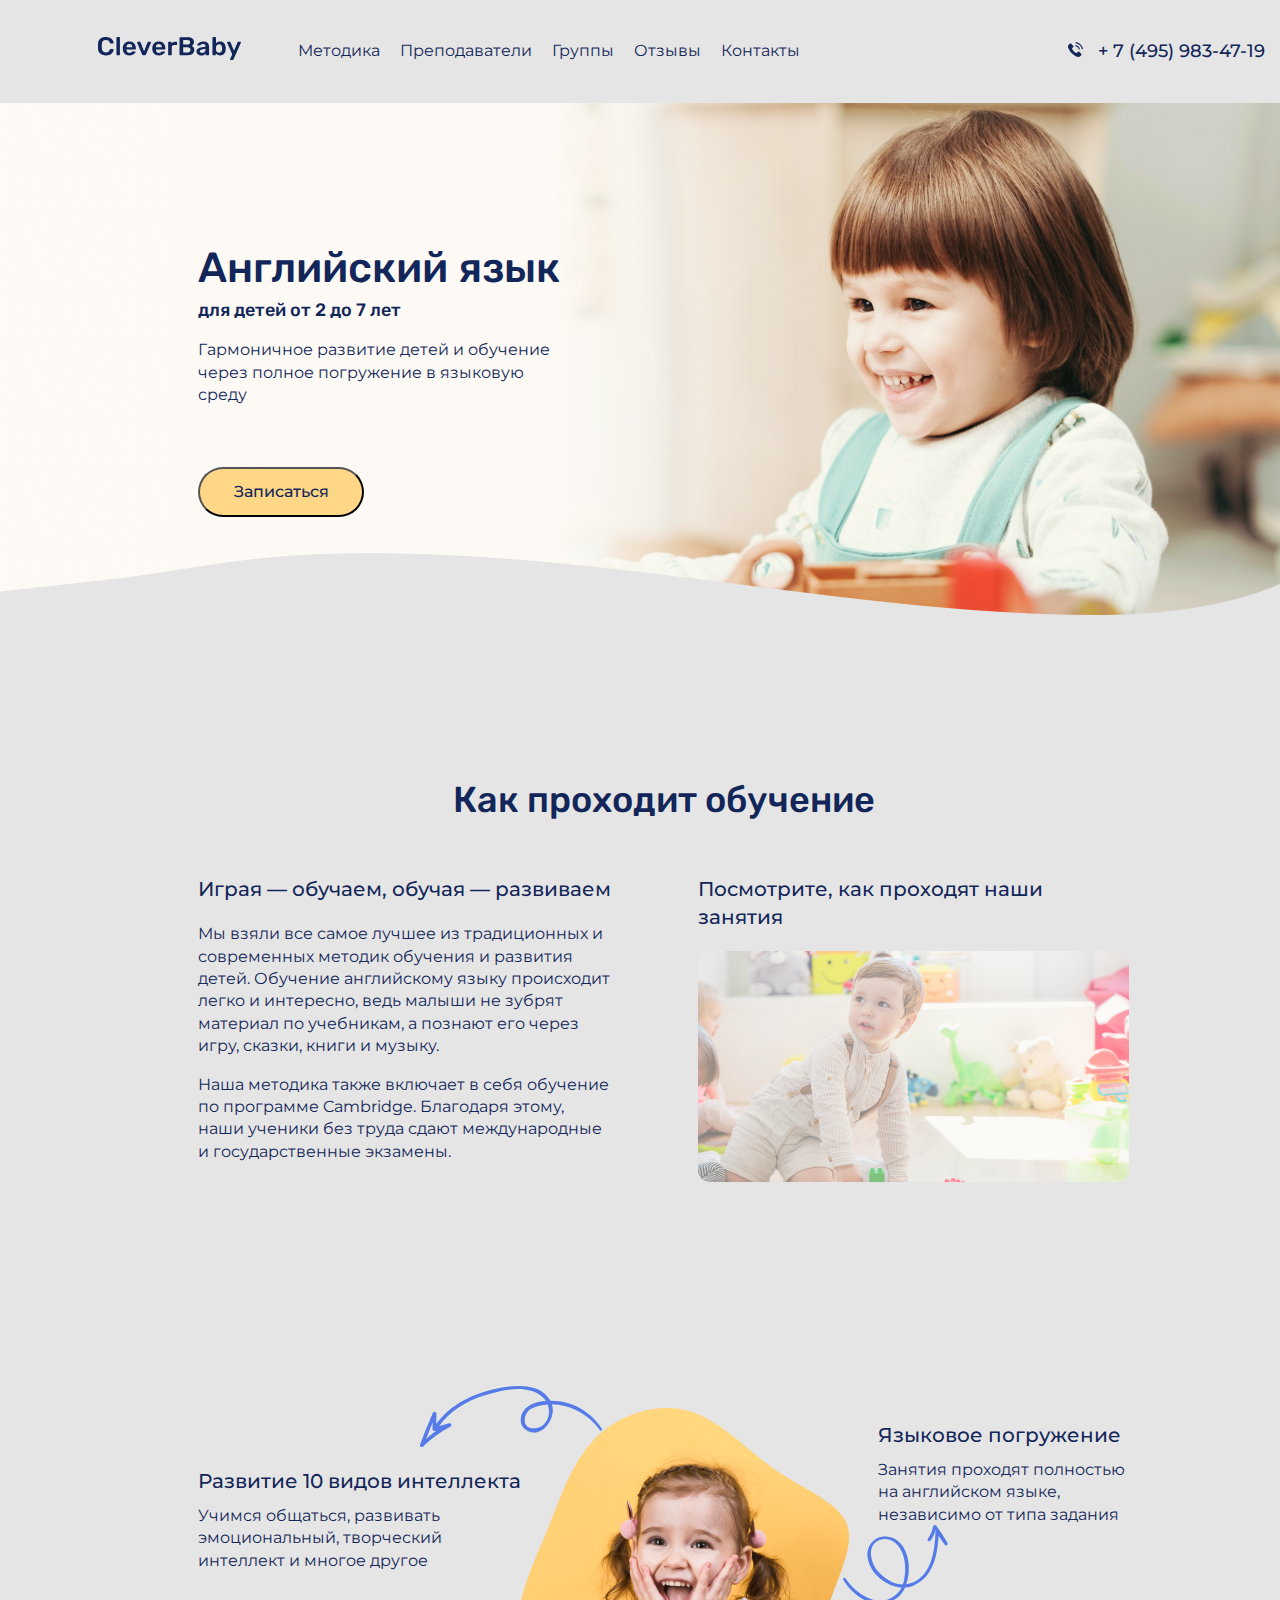
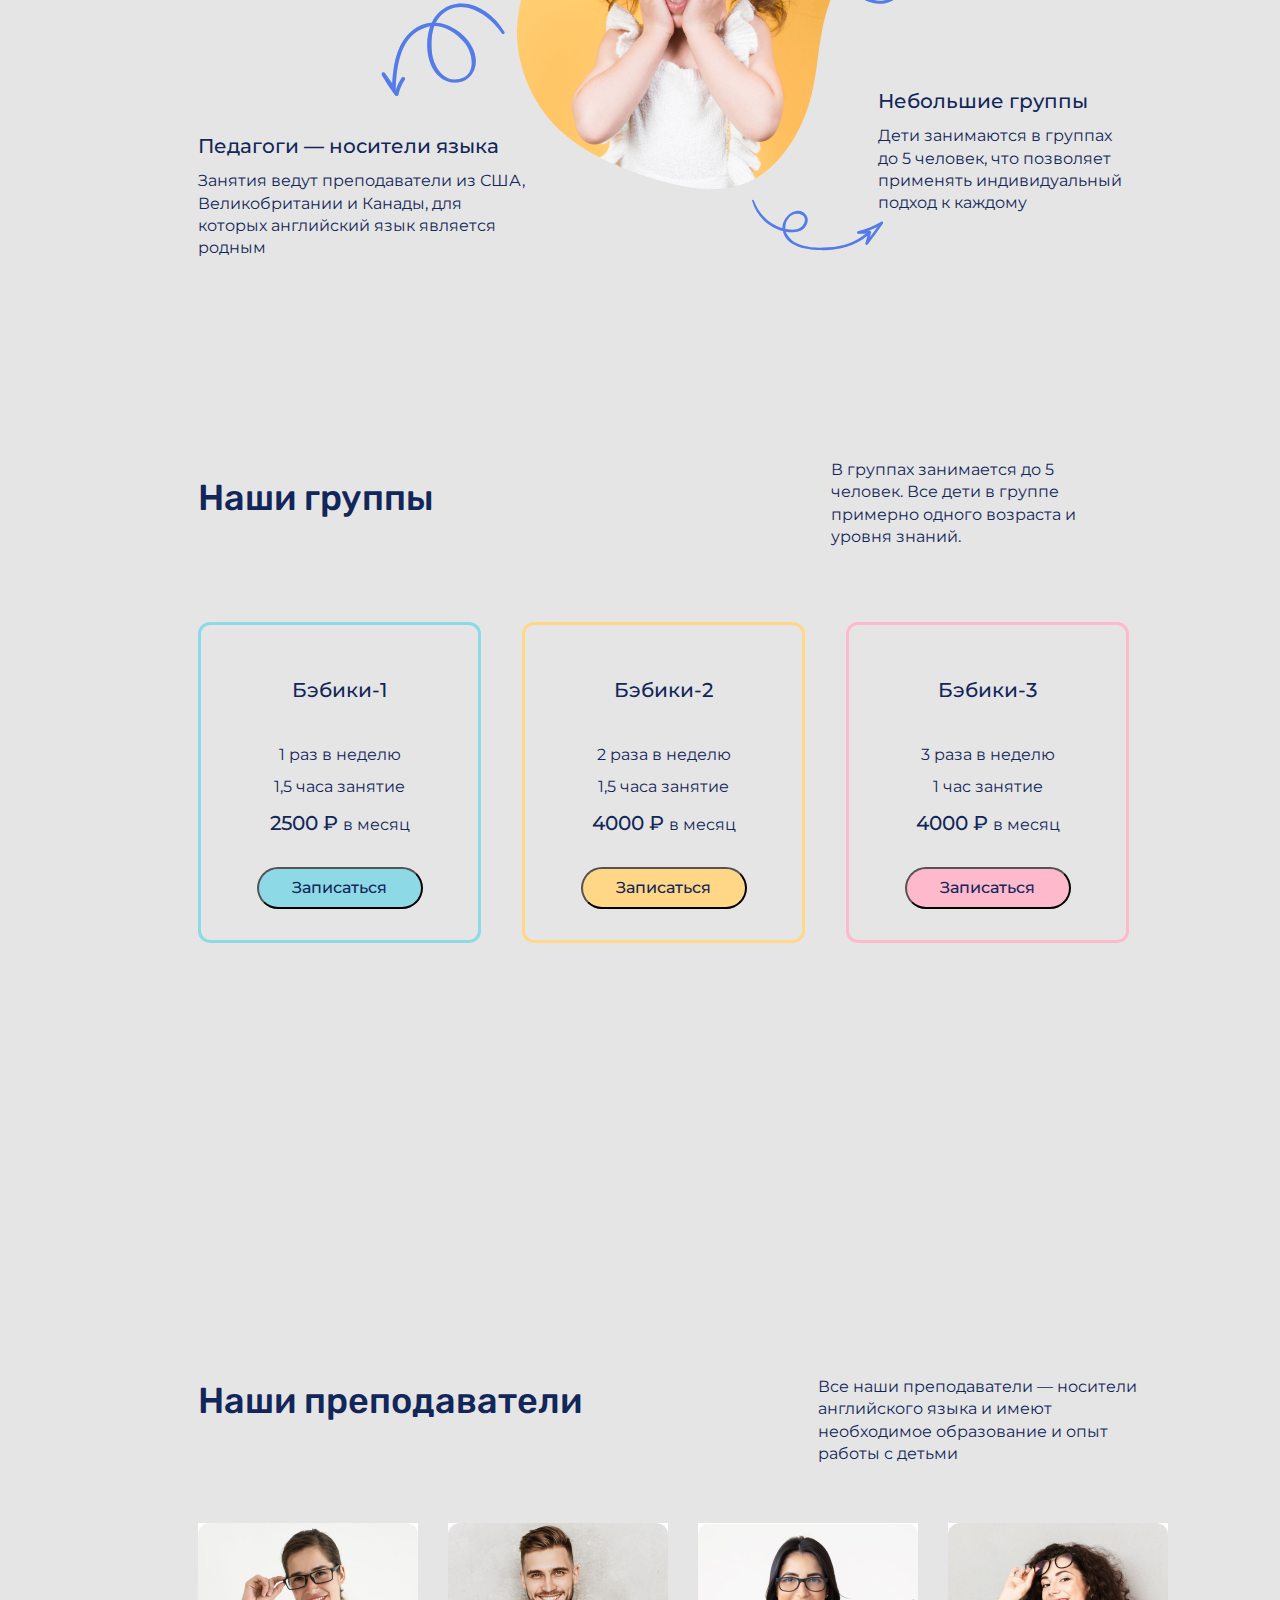
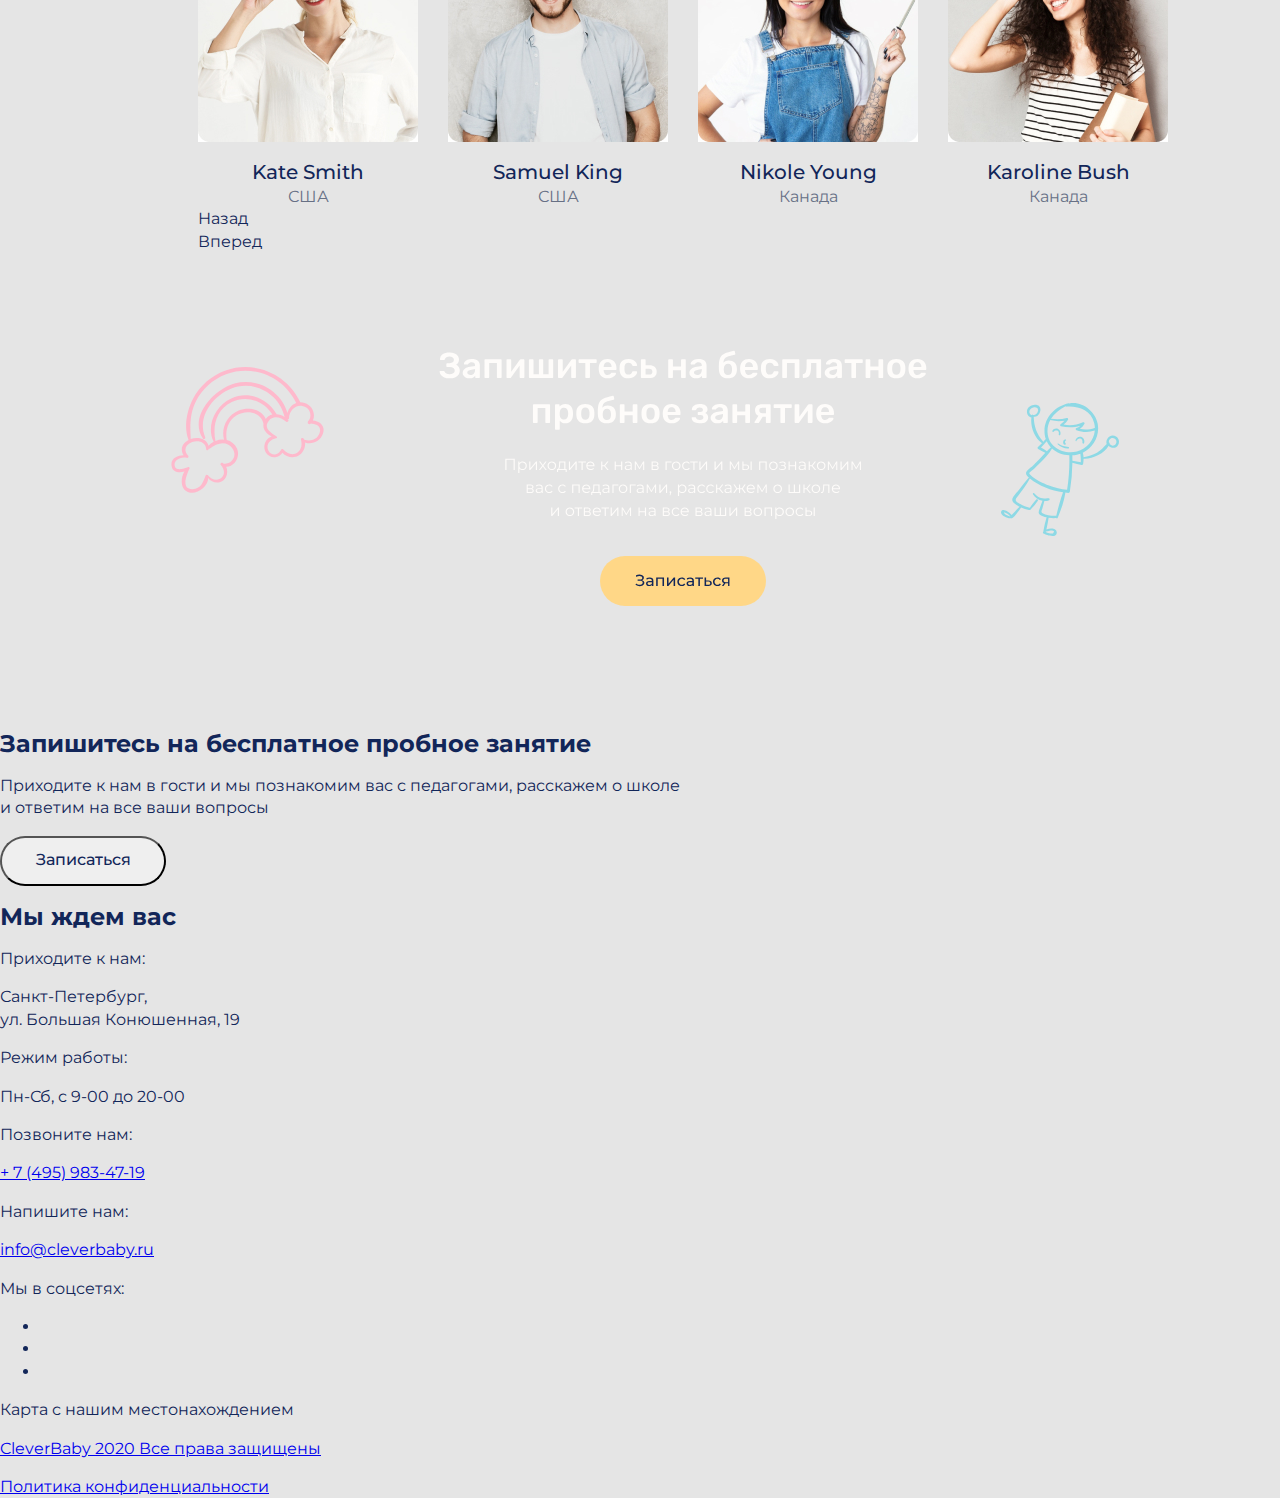
==== index-1.html @ b184d8bf "Layout header, 5 sections" ====
<!DOCTYPE html>
<html lang="ru">
  <head>
    <meta charset="utf-8">
 <meta name="viewport" content="width=device-width, initial-scale=1">
 <meta http-equiv="X-UA-Compatible" content="ie=edge"> 
 <title>Студия английского языка "CleverBaby"</title>
 <link rel="preconnect" href="https://fonts.googleapis.com">
<link rel="preconnect" href="https://fonts.gstatic.com" crossorigin>
<link href="https://fonts.googleapis.com/css2?family=Montserrat:wght@400;500;700&family=Rubik:wght@500&display=swap" rel="stylesheet">
<link rel="stylesheet" href="style-1.css">
<link rel="stylesheet" href="normalize.css">
   
  </head>
  <body>
    <div style="display: none;">
      <svg width="0" height="0" class="hidden">
        <symbol fill="none" xmlns="http://www.w3.org/2000/svg" viewBox="0 0 153 158" id="arrow-right-1">
          <path d="M52.974 92.6c8.383 9.438 20.513 17.613 33.323 17.757 3.336-9.304 3.505-20.426 2.632-29.46-1.466-15.18-12.747-34.582-31.084-30.467-20.656 4.635-15.034 30.73-4.871 42.17zm29.594-37.49c12.023 12.218 14.696 36.678 8.239 54.959a29.397 29.397 0 003.556-.705c30.332-8.209 34.514-43.965 35.525-70.014.013-.317.097-.591.213-.842l-.372-.513c-1.524 4.894-3.633 9.374-6.546 13.838-1.45 2.224-5.138.254-3.68-1.981 3.511-5.38 5.858-10.807 7.326-17.08.44-1.877 2.774-1.957 3.81-.576a207.33 207.33 0 0114.982 22.98c1.318 2.344-2.023 4.333-3.558 2.142-2.768-3.945-5.536-7.894-8.303-11.841-1.498 25.648-6.91 54.653-33.048 65.997-3.694 1.604-7.59 2.458-11.558 2.679-2.446 5.366-5.77 10.001-9.983 13.337-25.694 20.353-58.377.46-72.166-23.768-1.034-1.815 1.63-3.427 2.78-1.674 14.333 21.895 47.513 43.764 70.316 18.963 1.867-2.029 3.374-4.36 4.607-6.88-20.746-1.259-42.01-18.791-45.03-38.912-3.894-25.934 24.999-38.296 42.89-20.11z" fill="#8DD9E5"></path>
          <path d="M52.974 92.6c8.383 9.438 20.513 17.613 33.323 17.757 3.336-9.304 3.505-20.426 2.632-29.46-1.466-15.18-12.747-34.582-31.084-30.467-20.656 4.635-15.034 30.73-4.871 42.17zm29.594-37.49c12.023 12.218 14.696 36.678 8.239 54.959a29.397 29.397 0 003.556-.705c30.332-8.209 34.514-43.965 35.525-70.014.013-.317.097-.591.213-.842l-.372-.513c-1.524 4.894-3.633 9.374-6.546 13.838-1.45 2.224-5.138.254-3.68-1.981 3.511-5.38 5.858-10.807 7.326-17.08.44-1.877 2.774-1.957 3.81-.576a207.33 207.33 0 0114.982 22.98c1.318 2.344-2.023 4.333-3.558 2.142-2.768-3.945-5.536-7.894-8.303-11.841-1.498 25.648-6.91 54.653-33.048 65.997-3.694 1.604-7.59 2.458-11.558 2.679-2.446 5.366-5.77 10.001-9.983 13.337-25.694 20.353-58.377.46-72.166-23.768-1.034-1.815 1.63-3.427 2.78-1.674 14.333 21.895 47.513 43.764 70.316 18.963 1.867-2.029 3.374-4.36 4.607-6.88-20.746-1.259-42.01-18.791-45.03-38.912-3.894-25.934 24.999-38.296 42.89-20.11z" fill="#5879E8"></path>
        </symbol>
        <symbol fill="none" xmlns="http://www.w3.org/2000/svg" viewBox="0 0 153 87" id="arrow-right-2">
          <path d="M137.967 48.03a1.257 1.257 0 00-1.073-.527l-1.2.045a90.454 90.454 0 009.987-4.416 481.03 481.03 0 01-8.622 11.813l1.516-5.39c.202-.718-.125-1.249-.608-1.526zM61.132 29.414c9.505 2.493 5.272 13.4-1.583 15.924-4.411 1.623-9.723 1.137-14.205.218-.771-8.929 5.92-18.73 15.788-16.142zm88.479 8.31c-7.956 4.767-16.342 8.177-25.286 10.298-1.545.367-1.221 2.871.356 2.813 2.803-.109 5.603-.215 8.404-.322-11.252 9.674-25.5 14.139-40.021 15.091-14.952.983-38.083.764-46.148-14.536a13.604 13.604 0 01-1.01-2.515c6.412 1.194 13.898 1.25 19.109-3.114 4.26-3.568 6.406-10.235 2.843-14.99-9.191-12.278-26.441 1.962-25.64 14.348-14.59-4.142-26.105-15.84-31.342-30.35-.362-1.005-1.9-.61-1.606.462 4.445 16.18 17.504 28.852 33.392 32.912 3.653 16.99 25.293 20.204 39.6 20.775 18.632.748 37.93-3.34 52.525-15.83l-2.361 8.397c-.361 1.281 1.414 2.527 2.313 1.37a492.99 492.99 0 0016.756-22.86c.837-1.214-.736-2.637-1.884-1.949z" fill="#8DD9E5"></path>
          <path d="M137.967 48.03a1.257 1.257 0 00-1.073-.527l-1.2.045a90.454 90.454 0 009.987-4.416 481.03 481.03 0 01-8.622 11.813l1.516-5.39c.202-.718-.125-1.249-.608-1.526zM61.132 29.414c9.505 2.493 5.272 13.4-1.583 15.924-4.411 1.623-9.723 1.137-14.205.218-.771-8.929 5.92-18.73 15.788-16.142zm88.479 8.31c-7.956 4.767-16.342 8.177-25.286 10.298-1.545.367-1.221 2.871.356 2.813 2.803-.109 5.603-.215 8.404-.322-11.252 9.674-25.5 14.139-40.021 15.091-14.952.983-38.083.764-46.148-14.536a13.604 13.604 0 01-1.01-2.515c6.412 1.194 13.898 1.25 19.109-3.114 4.26-3.568 6.406-10.235 2.843-14.99-9.191-12.278-26.441 1.962-25.64 14.348-14.59-4.142-26.105-15.84-31.342-30.35-.362-1.005-1.9-.61-1.606.462 4.445 16.18 17.504 28.852 33.392 32.912 3.653 16.99 25.293 20.204 39.6 20.775 18.632.748 37.93-3.34 52.525-15.83l-2.361 8.397c-.361 1.281 1.414 2.527 2.313 1.37a492.99 492.99 0 0016.756-22.86c.837-1.214-.736-2.637-1.884-1.949z" fill="#5879E8"></path>
        </symbol>
        <symbol fill="none" xmlns="http://www.w3.org/2000/svg" viewBox="0 0 182 61" id="decorate-arrow-left-1">
          <path d="M13.884 44.708c.403.308.931.447 1.482.282.484-.144.967-.287 1.45-.432A113.755 113.755 0 006.07 52.915a574.627 574.627 0 016.661-16.642c-.03 2.276-.058 4.553-.087 6.83-.012.91.56 1.432 1.241 1.605zm99.891-2.325c-12.419.063-10.819-14.126-3.276-19.265 4.854-3.306 11.498-4.411 17.27-4.743 3.862 10.279-1.101 23.94-13.994 24.008zM3.04 60.526c8.152-8.13 17.276-14.796 27.5-20.118 1.767-.922.552-3.77-1.354-3.203-3.386 1.013-6.77 2.022-10.154 3.032 10.571-14.953 26.506-24.713 43.922-30.42 17.932-5.88 46.242-12.926 61.093 2.558a16.71 16.71 0 012.056 2.645c-8.219.617-17.377 2.915-22.31 9.703-4.034 5.55-4.473 14.084 1.432 18.564 15.237 11.565 31.639-10.662 26.609-25.005 19.167.273 37.052 10.423 48.191 25.869.771 1.069 2.519.12 1.809-1.053-10.719-17.663-30.807-28.472-51.531-28.24C120.285-4.009 92.815-.963 75.162 2.881c-22.99 5.002-45.213 15.913-58.946 35.24.046-3.547.09-7.094.137-10.641.021-1.624-2.554-2.53-3.273-.884A589.33 589.33 0 00.103 58.826c-.625 1.695 1.76 2.875 2.937 1.701z" fill="#8DD9E5"></path>
          <path d="M13.884 44.708c.403.308.931.447 1.482.282.484-.144.967-.287 1.45-.432A113.755 113.755 0 006.07 52.915a574.627 574.627 0 016.661-16.642c-.03 2.276-.058 4.553-.087 6.83-.012.91.56 1.432 1.241 1.605zm99.891-2.325c-12.419.063-10.819-14.126-3.276-19.265 4.854-3.306 11.498-4.411 17.27-4.743 3.862 10.279-1.101 23.94-13.994 24.008zM3.04 60.526c8.152-8.13 17.276-14.796 27.5-20.118 1.767-.922.552-3.77-1.354-3.203-3.386 1.013-6.77 2.022-10.154 3.032 10.571-14.953 26.506-24.713 43.922-30.42 17.932-5.88 46.242-12.926 61.093 2.558a16.71 16.71 0 012.056 2.645c-8.219.617-17.377 2.915-22.31 9.703-4.034 5.55-4.473 14.084 1.432 18.564 15.237 11.565 31.639-10.662 26.609-25.005 19.167.273 37.052 10.423 48.191 25.869.771 1.069 2.519.12 1.809-1.053-10.719-17.663-30.807-28.472-51.531-28.24C120.285-4.009 92.815-.963 75.162 2.881c-22.99 5.002-45.213 15.913-58.946 35.24.046-3.547.09-7.094.137-10.641.021-1.624-2.554-2.53-3.273-.884A589.33 589.33 0 00.103 58.826c-.625 1.695 1.76 2.875 2.937 1.701z" fill="#5879E8"></path>
        </symbol>
        <symbol fill="none" xmlns="http://www.w3.org/2000/svg" viewBox="0 0 130 118" id="decorate-arrow-left-2">
          <path d="M85.535 43.673c-9.895-7.837-23.26-13.782-35.901-11.698-1.67 9.742.096 20.724 2.526 29.47C56.24 76.14 70.72 93.286 88.063 86.05c19.537-8.153 9.468-32.875-2.528-42.376zM62.903 85.736C48.941 75.79 42.06 52.168 45.243 33.043c-1.136.37-2.266.79-3.38 1.312-28.445 13.353-26.352 49.292-22.823 75.12.043.315.008.6-.063.867l.455.44c.651-5.084 1.95-9.862 4.043-14.764 1.042-2.442 5.016-1.143 3.968 1.312-2.523 5.907-3.892 11.66-4.248 18.092-.107 1.925-2.391 2.41-3.651 1.23A207.327 207.327 0 01.798 96.624c-1.705-2.08 1.239-4.619 3.131-2.729l10.234 10.22c-2.98-25.518-2.689-55.023 21.081-70.735 3.36-2.221 7.049-3.74 10.917-4.647 1.477-5.708 3.946-10.85 7.514-14.867 21.769-24.508 57.411-10.594 75.198 10.87 1.334 1.608-1.009 3.658-2.446 2.132-17.92-19.073-54.393-34.846-72.542-6.46-1.486 2.322-2.565 4.879-3.342 7.575 20.65-2.363 44.637 11.208 51.105 30.498 8.34 24.864-17.966 42.057-38.745 27.255z" fill="#8DD9E5"></path>
          <path d="M85.535 43.673c-9.895-7.837-23.26-13.782-35.901-11.698-1.67 9.742.096 20.724 2.526 29.47C56.24 76.14 70.72 93.286 88.063 86.05c19.537-8.153 9.468-32.875-2.528-42.376zM62.903 85.736C48.941 75.79 42.06 52.168 45.243 33.043c-1.136.37-2.266.79-3.38 1.312-28.445 13.353-26.352 49.292-22.823 75.12.043.315.008.6-.063.867l.455.44c.651-5.084 1.95-9.862 4.043-14.764 1.042-2.442 5.016-1.143 3.968 1.312-2.523 5.907-3.892 11.66-4.248 18.092-.107 1.925-2.391 2.41-3.651 1.23A207.327 207.327 0 01.798 96.624c-1.705-2.08 1.239-4.619 3.131-2.729l10.234 10.22c-2.98-25.518-2.689-55.023 21.081-70.735 3.36-2.221 7.049-3.74 10.917-4.647 1.477-5.708 3.946-10.85 7.514-14.867 21.769-24.508 57.411-10.594 75.198 10.87 1.334 1.608-1.009 3.658-2.446 2.132-17.92-19.073-54.393-34.846-72.542-6.46-1.486 2.322-2.565 4.879-3.342 7.575 20.65-2.363 44.637 11.208 51.105 30.498 8.34 24.864-17.966 42.057-38.745 27.255z" fill="#5879E8"></path>
        </symbol>
      </svg>
      <svg width="0" height="0" class="hidden">
        <symbol fill="none" xmlns="http://www.w3.org/2000/svg" xmlns:xlink="http://www.w3.org/1999/xlink" viewBox="0 0 1366 453" id="banner">
          <path fill="url(#pattern0)" d="M0 0h1366v453H0z"></path>
          <path d="M449.6 125.36c-2.112 0-3.9-.3-5.364-.9-1.44-.624-2.544-1.44-3.312-2.448-.744-1.032-1.176-2.148-1.296-3.348v-.072a.58.58 0 01.216-.468.815.815 0 01.54-.18h3.24c.504 0 .852.24 1.044.72.288.792.84 1.428 1.656 1.908.816.456 1.872.684 3.168.684 1.512 0 2.748-.324 3.708-.972.984-.648 1.476-1.524 1.476-2.628 0-1.152-.432-2.04-1.296-2.664-.84-.648-2.028-.972-3.564-.972h-2.592a.833.833 0 01-.612-.252.877.877 0 01-.252-.648v-2.088c0-.264.084-.48.252-.648a.833.833 0 01.612-.252h2.484c1.296 0 2.316-.276 3.06-.828.768-.552 1.152-1.38 1.152-2.484 0-.984-.408-1.764-1.224-2.34-.792-.6-1.824-.9-3.096-.9-1.296 0-2.352.228-3.168.684-.792.432-1.284 1.08-1.476 1.944-.096.24-.216.42-.36.54-.12.096-.312.144-.576.144h-3.348a.86.86 0 01-.576-.216.627.627 0 01-.18-.54c.168-1.944 1.056-3.54 2.664-4.788 1.632-1.272 3.996-1.908 7.092-1.908 1.92 0 3.576.324 4.968.972 1.416.624 2.496 1.476 3.24 2.556.744 1.056 1.116 2.208 1.116 3.456 0 1.104-.228 2.124-.684 3.06-.432.936-1.152 1.692-2.16 2.268 1.248.624 2.172 1.476 2.772 2.556.6 1.056.9 2.22.9 3.492 0 1.488-.42 2.808-1.26 3.96-.84 1.128-2.028 2.016-3.564 2.664-1.536.624-3.336.936-5.4.936zm19.745 0c-1.224 0-2.352-.24-3.384-.72-1.008-.504-1.812-1.176-2.412-2.016a4.797 4.797 0 01-.864-2.772c0-1.632.66-2.952 1.98-3.96 1.32-1.008 3.132-1.692 5.436-2.052l4.932-.72v-.756c0-1.056-.264-1.848-.792-2.376-.528-.528-1.38-.792-2.556-.792-.792 0-1.44.156-1.944.468-.48.288-.864.576-1.152.864-.288.312-.48.516-.576.612-.096.288-.276.432-.54.432h-2.772a.86.86 0 01-.576-.216c-.144-.144-.216-.336-.216-.576.024-.6.312-1.284.864-2.052.576-.768 1.452-1.428 2.628-1.98 1.176-.552 2.616-.828 4.32-.828 2.832 0 4.896.636 6.192 1.908 1.296 1.272 1.944 2.94 1.944 5.004v11.304c0 .24-.084.444-.252.612-.144.168-.348.252-.612.252h-2.916a.833.833 0 01-.612-.252.833.833 0 01-.252-.612v-1.404c-.528.768-1.284 1.404-2.268 1.908-.96.48-2.16.72-3.6.72zm1.224-3.42c1.32 0 2.4-.432 3.24-1.296.84-.864 1.26-2.124 1.26-3.78v-.756l-3.6.576c-1.392.216-2.448.564-3.168 1.044-.696.48-1.044 1.068-1.044 1.764 0 .768.324 1.368.972 1.8.648.432 1.428.648 2.34.648zM485.34 125a.833.833 0 01-.612-.252.833.833 0 01-.252-.612v-16.992c0-.24.084-.444.252-.612a.833.833 0 01.612-.252h15.408c.264 0 .468.084.612.252.168.144.252.348.252.612v16.992c0 .24-.084.444-.252.612-.144.168-.348.252-.612.252h-2.988a.833.833 0 01-.612-.252.833.833 0 01-.252-.612v-14.04h-7.704v14.04c0 .24-.084.444-.252.612-.144.168-.348.252-.612.252h-2.988zm38.207-18.72c.216 0 .408.084.576.252a.682.682 0 01.252.54v17.064c0 .24-.084.444-.252.612a.833.833 0 01-.612.252h-2.988a.833.833 0 01-.612-.252.833.833 0 01-.252-.612V112.58l-8.64 11.844c-.216.384-.54.576-.972.576h-2.736a.86.86 0 01-.576-.216.833.833 0 01-.252-.612v-17.028c0-.24.084-.444.252-.612a.833.833 0 01.612-.252h2.988c.264 0 .468.084.612.252.168.144.252.348.252.612v11.592l8.64-11.88c.264-.384.588-.576.972-.576h2.736zm6.23 18.72a.833.833 0 01-.612-.252.833.833 0 01-.252-.612v-16.992c0-.24.084-.444.252-.612a.833.833 0 01.612-.252h2.844c.264 0 .468.084.612.252.168.144.252.348.252.612v14.04h5.4v-14.04c0-.264.084-.468.252-.612a.833.833 0 01.612-.252h2.592c.264 0 .468.084.612.252.168.144.252.348.252.612v14.04h5.4v-14.04c0-.264.084-.468.252-.612a.833.833 0 01.612-.252h2.844c.24 0 .444.084.612.252a.833.833 0 01.252.612v16.992c0 .24-.084.444-.252.612a.833.833 0 01-.612.252h-22.536zm45.309-18.72c.216 0 .408.084.576.252a.682.682 0 01.252.54v17.064c0 .24-.084.444-.252.612a.833.833 0 01-.612.252h-2.988a.833.833 0 01-.612-.252.833.833 0 01-.252-.612V112.58l-8.64 11.844c-.216.384-.54.576-.972.576h-2.736a.86.86 0 01-.576-.216.833.833 0 01-.252-.612v-17.028c0-.24.084-.444.252-.612a.833.833 0 01.612-.252h2.988c.264 0 .468.084.612.252.168.144.252.348.252.612v11.592l8.64-11.88c.264-.384.588-.576.972-.576h2.736zm11.09 18.72a.833.833 0 01-.612-.252.833.833 0 01-.252-.612v-14.04h-5.868a.833.833 0 01-.612-.252.877.877 0 01-.252-.648v-2.052c0-.264.084-.468.252-.612a.833.833 0 01.612-.252h16.344c.264 0 .48.084.648.252a.833.833 0 01.252.612v2.052c0 .24-.084.456-.252.648a.877.877 0 01-.648.252h-5.832v14.04c0 .24-.084.444-.252.612-.144.168-.348.252-.612.252h-2.916zm21.43.36c-2.664 0-4.788-.768-6.372-2.304-1.56-1.56-2.388-3.744-2.484-6.552l-.036-.9.036-.9c.12-2.736.96-4.884 2.52-6.444 1.584-1.56 3.696-2.34 6.336-2.34 2.832 0 5.016.864 6.552 2.592 1.56 1.728 2.34 4.032 2.34 6.912v.756c0 .24-.084.444-.252.612a.877.877 0 01-.648.252h-11.952v.288c.048 1.32.408 2.436 1.08 3.348.696.888 1.644 1.332 2.844 1.332 1.416 0 2.556-.552 3.42-1.656.216-.264.384-.432.504-.504.144-.072.348-.108.612-.108h3.096c.216 0 .396.072.54.216.168.12.252.276.252.468 0 .576-.348 1.26-1.044 2.052-.672.768-1.644 1.44-2.916 2.016-1.272.576-2.748.864-4.428.864zm3.996-11.34v-.108c0-1.416-.36-2.556-1.08-3.42-.696-.864-1.668-1.296-2.916-1.296s-2.22.432-2.916 1.296c-.696.864-1.044 2.004-1.044 3.42v.108h7.956zm16.817 11.34c-2.64 0-4.752-.732-6.336-2.196-1.56-1.464-2.388-3.492-2.484-6.084l-.036-1.44.036-1.44c.096-2.592.924-4.62 2.484-6.084 1.584-1.464 3.696-2.196 6.336-2.196 1.872 0 3.456.336 4.752 1.008 1.32.672 2.292 1.5 2.916 2.484.648.96.996 1.872 1.044 2.736a.685.685 0 01-.252.612.833.833 0 01-.612.252h-3.168c-.24 0-.432-.048-.576-.144-.12-.12-.24-.312-.36-.576-.36-.936-.84-1.608-1.44-2.016-.576-.408-1.32-.612-2.232-.612-1.224 0-2.184.396-2.88 1.188-.696.768-1.068 1.944-1.116 3.528l-.036 1.332.036 1.188c.096 3.144 1.428 4.716 3.996 4.716.936 0 1.692-.204 2.268-.612.576-.408 1.044-1.08 1.404-2.016.12-.264.24-.444.36-.54.144-.12.336-.18.576-.18h3.168c.24 0 .444.084.612.252a.685.685 0 01.252.612c-.048.84-.384 1.74-1.008 2.7-.624.96-1.584 1.788-2.88 2.484-1.296.696-2.904 1.044-4.824 1.044zm13.331-.36a.833.833 0 01-.612-.252.833.833 0 01-.252-.612v-16.992c0-.24.084-.444.252-.612a.833.833 0 01.612-.252h3.024c.24 0 .444.084.612.252a.833.833 0 01.252.612v5.076h3.708c2.4 0 4.224.576 5.472 1.728 1.248 1.128 1.872 2.712 1.872 4.752 0 2.088-.648 3.66-1.944 4.716-1.296 1.056-3.192 1.584-5.688 1.584h-7.308zm7.2-3.42c1.2 0 2.076-.216 2.628-.648.552-.456.828-1.2.828-2.232 0-1.032-.276-1.8-.828-2.304-.552-.504-1.428-.756-2.628-.756h-3.384v5.94h3.384zm20.116 3.42a.833.833 0 01-.612-.252.833.833 0 01-.252-.612v-16.992c0-.24.084-.444.252-.612a.833.833 0 01.612-.252h2.988c.264 0 .468.084.612.252.168.144.252.348.252.612v6.444h8.136v-6.444c0-.264.084-.468.252-.612a.833.833 0 01.612-.252h2.988c.264 0 .468.084.612.252.168.144.252.348.252.612v16.992c0 .24-.084.444-.252.612-.144.168-.348.252-.612.252h-2.988a.833.833 0 01-.612-.252.833.833 0 01-.252-.612v-6.768h-8.136v6.768c0 .24-.084.444-.252.612-.144.168-.348.252-.612.252h-2.988zm27.002.36c-1.224 0-2.352-.24-3.384-.72-1.008-.504-1.812-1.176-2.412-2.016a4.797 4.797 0 01-.864-2.772c0-1.632.66-2.952 1.98-3.96 1.32-1.008 3.132-1.692 5.436-2.052l4.932-.72v-.756c0-1.056-.264-1.848-.792-2.376-.528-.528-1.38-.792-2.556-.792-.792 0-1.44.156-1.944.468-.48.288-.864.576-1.152.864-.288.312-.48.516-.576.612-.096.288-.276.432-.54.432h-2.772a.86.86 0 01-.576-.216c-.144-.144-.216-.336-.216-.576.024-.6.312-1.284.864-2.052.576-.768 1.452-1.428 2.628-1.98 1.176-.552 2.616-.828 4.32-.828 2.832 0 4.896.636 6.192 1.908 1.296 1.272 1.944 2.94 1.944 5.004v11.304c0 .24-.084.444-.252.612-.144.168-.348.252-.612.252H702.8a.833.833 0 01-.612-.252.833.833 0 01-.252-.612v-1.404c-.528.768-1.284 1.404-2.268 1.908-.96.48-2.16.72-3.6.72zm1.224-3.42c1.32 0 2.4-.432 3.24-1.296.84-.864 1.26-2.124 1.26-3.78v-.756l-3.6.576c-1.392.216-2.448.564-3.168 1.044-.696.48-1.044 1.068-1.044 1.764 0 .768.324 1.368.972 1.8.648.432 1.428.648 2.34.648zm39.593-6.732c.024.264.036.672.036 1.224 0 .528-.012.912-.036 1.152-.12 2.4-.948 4.296-2.484 5.688-1.512 1.392-3.684 2.088-6.516 2.088-2.976 0-5.196-.768-6.66-2.304-1.44-1.56-2.22-3.852-2.34-6.876l-.036-2.16.036-2.16c.072-3.408.6-5.964 1.584-7.668.984-1.728 2.412-2.976 4.284-3.744 1.872-.792 4.896-1.692 9.072-2.7l.18-.036c.192 0 .372.072.54.216.168.12.264.288.288.504l.468 2.376.036.216c0 .192-.06.36-.18.504a.982.982 0 01-.468.252l-1.152.252c-2.856.648-4.908 1.2-6.156 1.656-1.224.432-2.16 1.104-2.808 2.016-.648.912-1.02 2.28-1.116 4.104.576-.72 1.332-1.296 2.268-1.728a7.287 7.287 0 013.024-.648c2.52 0 4.476.696 5.868 2.088 1.392 1.392 2.148 3.288 2.268 5.688zm-4.896 2.196c.024-.168.036-.48.036-.936 0-.504-.012-.864-.036-1.08-.048-1.488-.408-2.628-1.08-3.42-.672-.816-1.584-1.224-2.736-1.224-1.32 0-2.364.408-3.132 1.224-.768.792-1.176 1.932-1.224 3.42l-.036 1.08.036.936c.048 1.512.42 2.664 1.116 3.456.696.792 1.68 1.188 2.952 1.188s2.256-.384 2.952-1.152c.72-.792 1.104-1.956 1.152-3.492zm16.98 7.956c-2.664 0-4.788-.768-6.372-2.304-1.56-1.56-2.388-3.744-2.484-6.552l-.036-.9.036-.9c.12-2.736.96-4.884 2.52-6.444 1.584-1.56 3.696-2.34 6.336-2.34 2.832 0 5.016.864 6.552 2.592 1.56 1.728 2.34 4.032 2.34 6.912v.756c0 .24-.084.444-.252.612a.877.877 0 01-.648.252h-11.952v.288c.048 1.32.408 2.436 1.08 3.348.696.888 1.644 1.332 2.844 1.332 1.416 0 2.556-.552 3.42-1.656.216-.264.384-.432.504-.504.144-.072.348-.108.612-.108h3.096c.216 0 .396.072.54.216.168.12.252.276.252.468 0 .576-.348 1.26-1.044 2.052-.672.768-1.644 1.44-2.916 2.016-1.272.576-2.748.864-4.428.864zm3.996-11.34v-.108c0-1.416-.36-2.556-1.08-3.42-.696-.864-1.668-1.296-2.916-1.296s-2.22.432-2.916 1.296c-.696.864-1.044 2.004-1.044 3.42v.108h7.956zm16.818 11.34c-2.64 0-4.752-.732-6.336-2.196-1.56-1.464-2.388-3.492-2.484-6.084l-.036-1.44.036-1.44c.096-2.592.924-4.62 2.484-6.084 1.584-1.464 3.696-2.196 6.336-2.196 1.872 0 3.456.336 4.752 1.008 1.32.672 2.292 1.5 2.916 2.484.648.96.996 1.872 1.044 2.736a.685.685 0 01-.252.612.833.833 0 01-.612.252h-3.168c-.24 0-.432-.048-.576-.144-.12-.12-.24-.312-.36-.576-.36-.936-.84-1.608-1.44-2.016-.576-.408-1.32-.612-2.232-.612-1.224 0-2.184.396-2.88 1.188-.696.768-1.068 1.944-1.116 3.528l-.036 1.332.036 1.188c.096 3.144 1.428 4.716 3.996 4.716.936 0 1.692-.204 2.268-.612.576-.408 1.044-1.08 1.404-2.016.12-.264.24-.444.36-.54.144-.12.336-.18.576-.18h3.168c.24 0 .444.084.612.252a.685.685 0 01.252.612c-.048.84-.384 1.74-1.008 2.7-.624.96-1.584 1.788-2.88 2.484-1.296.696-2.904 1.044-4.824 1.044zm13.33-.36a.833.833 0 01-.612-.252.833.833 0 01-.252-.612v-16.992c0-.24.084-.444.252-.612a.833.833 0 01.612-.252h15.408c.264 0 .468.084.612.252.168.144.252.348.252.612v16.992c0 .24-.084.444-.252.612-.144.168-.348.252-.612.252h-2.988a.833.833 0 01-.612-.252.833.833 0 01-.252-.612v-14.04h-7.704v14.04c0 .24-.084.444-.252.612-.144.168-.348.252-.612.252h-2.988zm20.568 0a.959.959 0 01-.648-.252.959.959 0 01-.252-.648v-2.232c0-.24.072-.432.216-.576.144-.168.348-.264.612-.288 1.056-.048 1.812-.768 2.268-2.16.48-1.416.72-3.696.72-6.84v-4.86c0-.264.084-.468.252-.612a.833.833 0 01.612-.252h12.78c.24 0 .444.084.612.252a.833.833 0 01.252.612v16.992c0 .24-.084.444-.252.612a.833.833 0 01-.612.252h-2.988a.833.833 0 01-.612-.252.833.833 0 01-.252-.612v-14.04h-5.292v2.412c0 3.12-.24 5.58-.72 7.38-.456 1.8-1.224 3.108-2.304 3.924-1.056.792-2.52 1.188-4.392 1.188zm27.703.36c-1.224 0-2.352-.24-3.384-.72-1.008-.504-1.812-1.176-2.412-2.016a4.797 4.797 0 01-.864-2.772c0-1.632.66-2.952 1.98-3.96 1.32-1.008 3.132-1.692 5.436-2.052l4.932-.72v-.756c0-1.056-.264-1.848-.792-2.376-.528-.528-1.38-.792-2.556-.792-.792 0-1.44.156-1.944.468-.48.288-.864.576-1.152.864-.288.312-.48.516-.576.612-.096.288-.276.432-.54.432h-2.772a.86.86 0 01-.576-.216c-.144-.144-.216-.336-.216-.576.024-.6.312-1.284.864-2.052.576-.768 1.452-1.428 2.628-1.98 1.176-.552 2.616-.828 4.32-.828 2.832 0 4.896.636 6.192 1.908 1.296 1.272 1.944 2.94 1.944 5.004v11.304c0 .24-.084.444-.252.612-.144.168-.348.252-.612.252h-2.916a.833.833 0 01-.612-.252.833.833 0 01-.252-.612v-1.404c-.528.768-1.284 1.404-2.268 1.908-.96.48-2.16.72-3.6.72zm1.224-3.42c1.32 0 2.4-.432 3.24-1.296.84-.864 1.26-2.124 1.26-3.78v-.756l-3.6.576c-1.392.216-2.448.564-3.168 1.044-.696.48-1.044 1.068-1.044 1.764 0 .768.324 1.368.972 1.8.648.432 1.428.648 2.34.648zm19.631 3.06a.833.833 0 01-.612-.252.833.833 0 01-.252-.612v-14.04h-5.868a.833.833 0 01-.612-.252.877.877 0 01-.252-.648v-2.052c0-.264.084-.468.252-.612a.833.833 0 01.612-.252h16.344c.264 0 .48.084.648.252a.833.833 0 01.252.612v2.052c0 .24-.084.456-.252.648a.877.877 0 01-.648.252h-5.832v14.04c0 .24-.084.444-.252.612-.144.168-.348.252-.612.252h-2.916zm14.23 0a.833.833 0 01-.612-.252.833.833 0 01-.252-.612v-16.992c0-.24.084-.444.252-.612a.833.833 0 01.612-.252h2.988c.264 0 .468.084.612.252.168.144.252.348.252.612v6.444h8.136v-6.444c0-.264.084-.468.252-.612a.833.833 0 01.612-.252h2.988c.264 0 .468.084.612.252.168.144.252.348.252.612v16.992c0 .24-.084.444-.252.612-.144.168-.348.252-.612.252h-2.988a.833.833 0 01-.612-.252.833.833 0 01-.252-.612v-6.768h-8.136v6.768c0 .24-.084.444-.252.612-.144.168-.348.252-.612.252h-2.988zm29.845.36c-2.808 0-4.98-.72-6.516-2.16-1.536-1.464-2.364-3.456-2.484-5.976l-.036-1.584.036-1.584c.12-2.496.96-4.476 2.52-5.94 1.56-1.464 3.72-2.196 6.48-2.196 2.76 0 4.92.732 6.48 2.196 1.56 1.464 2.4 3.444 2.52 5.94.024.288.036.816.036 1.584 0 .768-.012 1.296-.036 1.584-.12 2.52-.948 4.512-2.484 5.976-1.536 1.44-3.708 2.16-6.516 2.16zm0-3.564c1.272 0 2.256-.396 2.952-1.188.696-.816 1.08-2.004 1.152-3.564.024-.24.036-.708.036-1.404s-.012-1.164-.036-1.404c-.072-1.56-.456-2.736-1.152-3.528-.696-.816-1.68-1.224-2.952-1.224s-2.256.408-2.952 1.224c-.696.792-1.08 1.968-1.152 3.528l-.036 1.404.036 1.404c.072 1.56.456 2.748 1.152 3.564.696.792 1.68 1.188 2.952 1.188zm21.089 3.564c-2.664 0-4.788-.768-6.372-2.304-1.56-1.56-2.388-3.744-2.484-6.552l-.036-.9.036-.9c.12-2.736.96-4.884 2.52-6.444 1.584-1.56 3.696-2.34 6.336-2.34 2.832 0 5.016.864 6.552 2.592 1.56 1.728 2.34 4.032 2.34 6.912v.756c0 .24-.084.444-.252.612a.877.877 0 01-.648.252h-11.952v.288c.048 1.32.408 2.436 1.08 3.348.696.888 1.644 1.332 2.844 1.332 1.416 0 2.556-.552 3.42-1.656.216-.264.384-.432.504-.504.144-.072.348-.108.612-.108h3.096c.216 0 .396.072.54.216.168.12.252.276.252.468 0 .576-.348 1.26-1.044 2.052-.672.768-1.644 1.44-2.916 2.016-1.272.576-2.748.864-4.428.864zm3.996-11.34v-.108c0-1.416-.36-2.556-1.08-3.42-.696-.864-1.668-1.296-2.916-1.296s-2.22.432-2.916 1.296c-.696.864-1.044 2.004-1.044 3.42v.108h7.956zM533.803 170a.833.833 0 01-.612-.252.834.834 0 01-.253-.612v-16.992c0-.24.085-.444.253-.612a.833.833 0 01.612-.252h15.408c.264 0 .468.084.612.252.168.144.252.348.252.612v16.992c0 .24-.084.444-.252.612-.144.168-.348.252-.612.252h-2.988a.833.833 0 01-.612-.252.833.833 0 01-.252-.612v-14.04h-7.704v14.04c0 .24-.084.444-.252.612-.144.168-.348.252-.612.252h-2.988zm22.043 6.84a.833.833 0 01-.612-.252c-.168-.144-.252-.348-.252-.612v-23.832c0-.264.084-.468.252-.612a.833.833 0 01.612-.252h2.844c.264 0 .468.084.612.252.168.144.252.348.252.612v1.44c1.344-1.776 3.264-2.664 5.76-2.664 2.424 0 4.284.768 5.58 2.304 1.296 1.512 1.992 3.564 2.088 6.156.024.288.036.708.036 1.26 0 .576-.012 1.008-.036 1.296-.096 2.52-.792 4.56-2.088 6.12-1.296 1.536-3.156 2.304-5.58 2.304s-4.272-.852-5.544-2.556v8.172c0 .264-.084.468-.252.612-.144.168-.348.252-.612.252h-3.06zm8.136-10.332c2.592 0 3.972-1.596 4.14-4.788.024-.24.036-.6.036-1.08 0-.48-.012-.84-.036-1.08-.168-3.192-1.548-4.788-4.14-4.788-1.392 0-2.424.444-3.096 1.332-.672.888-1.044 1.98-1.116 3.276l-.036 1.368.036 1.404c.048 1.2.42 2.232 1.116 3.096.72.84 1.752 1.26 3.096 1.26zm21.358 3.852c-2.808 0-4.98-.72-6.516-2.16-1.536-1.464-2.364-3.456-2.484-5.976l-.036-1.584.036-1.584c.12-2.496.96-4.476 2.52-5.94 1.56-1.464 3.72-2.196 6.48-2.196 2.76 0 4.92.732 6.48 2.196 1.56 1.464 2.4 3.444 2.52 5.94.024.288.036.816.036 1.584 0 .768-.012 1.296-.036 1.584-.12 2.52-.948 4.512-2.484 5.976-1.536 1.44-3.708 2.16-6.516 2.16zm0-3.564c1.272 0 2.256-.396 2.952-1.188.696-.816 1.08-2.004 1.152-3.564.024-.24.036-.708.036-1.404s-.012-1.164-.036-1.404c-.072-1.56-.456-2.736-1.152-3.528-.696-.816-1.68-1.224-2.952-1.224s-2.256.408-2.952 1.224c-.696.792-1.08 1.968-1.152 3.528l-.036 1.404.036 1.404c.072 1.56.456 2.748 1.152 3.564.696.792 1.68 1.188 2.952 1.188zm30.484-6.588c.024.264.036.672.036 1.224 0 .528-.012.912-.036 1.152-.12 2.4-.948 4.296-2.484 5.688-1.512 1.392-3.684 2.088-6.516 2.088-2.976 0-5.196-.768-6.66-2.304-1.44-1.56-2.22-3.852-2.34-6.876l-.036-2.16.036-2.16c.072-3.408.6-5.964 1.584-7.668.984-1.728 2.412-2.976 4.284-3.744 1.872-.792 4.896-1.692 9.072-2.7l.18-.036c.192 0 .372.072.54.216.168.12.264.288.288.504l.468 2.376.036.216c0 .192-.06.36-.18.504a.982.982 0 01-.468.252l-1.152.252c-2.856.648-4.908 1.2-6.156 1.656-1.224.432-2.16 1.104-2.808 2.016-.648.912-1.02 2.28-1.116 4.104.576-.72 1.332-1.296 2.268-1.728a7.287 7.287 0 013.024-.648c2.52 0 4.476.696 5.868 2.088 1.392 1.392 2.148 3.288 2.268 5.688zm-4.896 2.196c.024-.168.036-.48.036-.936 0-.504-.012-.864-.036-1.08-.048-1.488-.408-2.628-1.08-3.42-.672-.816-1.584-1.224-2.736-1.224-1.32 0-2.364.408-3.132 1.224-.768.792-1.176 1.932-1.224 3.42l-.036 1.08.036.936c.048 1.512.42 2.664 1.116 3.456.696.792 1.68 1.188 2.952 1.188s2.256-.384 2.952-1.152c.72-.792 1.104-1.956 1.152-3.492zm9.781 7.596a.833.833 0 01-.612-.252.833.833 0 01-.252-.612v-16.992c0-.24.084-.444.252-.612a.833.833 0 01.612-.252h2.988c.264 0 .468.084.612.252.168.144.252.348.252.612v6.444h8.136v-6.444c0-.264.084-.468.252-.612a.833.833 0 01.612-.252h2.988c.264 0 .468.084.612.252.168.144.252.348.252.612v16.992c0 .24-.084.444-.252.612-.144.168-.348.252-.612.252h-2.988a.833.833 0 01-.612-.252.833.833 0 01-.252-.612v-6.768h-8.136v6.768c0 .24-.084.444-.252.612-.144.168-.348.252-.612.252h-2.988zm29.845.36c-2.808 0-4.98-.72-6.516-2.16-1.536-1.464-2.364-3.456-2.484-5.976l-.036-1.584.036-1.584c.12-2.496.96-4.476 2.52-5.94 1.56-1.464 3.72-2.196 6.48-2.196 2.76 0 4.92.732 6.48 2.196 1.56 1.464 2.4 3.444 2.52 5.94.024.288.036.816.036 1.584 0 .768-.012 1.296-.036 1.584-.12 2.52-.948 4.512-2.484 5.976-1.536 1.44-3.708 2.16-6.516 2.16zm0-3.564c1.272 0 2.256-.396 2.952-1.188.696-.816 1.08-2.004 1.152-3.564.024-.24.036-.708.036-1.404s-.012-1.164-.036-1.404c-.072-1.56-.456-2.736-1.152-3.528-.696-.816-1.68-1.224-2.952-1.224s-2.256.408-2.952 1.224c-.696.792-1.08 1.968-1.152 3.528l-.036 1.404.036 1.404c.072 1.56.456 2.748 1.152 3.564.696.792 1.68 1.188 2.952 1.188zm21.089 3.564c-2.664 0-4.788-.768-6.372-2.304-1.56-1.56-2.388-3.744-2.484-6.552l-.036-.9.036-.9c.12-2.736.96-4.884 2.52-6.444 1.584-1.56 3.696-2.34 6.336-2.34 2.832 0 5.016.864 6.552 2.592 1.56 1.728 2.34 4.032 2.34 6.912v.756c0 .24-.084.444-.252.612a.877.877 0 01-.648.252h-11.952v.288c.048 1.32.408 2.436 1.08 3.348.696.888 1.644 1.332 2.844 1.332 1.416 0 2.556-.552 3.42-1.656.216-.264.384-.432.504-.504.144-.072.348-.108.612-.108h3.096c.216 0 .396.072.54.216.168.12.252.276.252.468 0 .576-.348 1.26-1.044 2.052-.672.768-1.644 1.44-2.916 2.016-1.272.576-2.748.864-4.428.864zm3.996-11.34v-.108c0-1.416-.36-2.556-1.08-3.42-.696-.864-1.668-1.296-2.916-1.296s-2.22.432-2.916 1.296c-.696.864-1.044 2.004-1.044 3.42v.108h7.956zm24.144 11.34c-1.92 0-3.48-.276-4.68-.828-1.176-.576-2.04-1.272-2.592-2.088-.528-.816-.816-1.62-.864-2.412v-.108c0-.168.06-.3.18-.396.144-.12.3-.18.468-.18h2.952c.24 0 .42.048.54.144.144.096.264.252.36.468.24.696.672 1.2 1.296 1.512.648.288 1.488.432 2.52.432 1.056 0 1.896-.204 2.52-.612.624-.408.936-1.032.936-1.872 0-1.632-.972-2.448-2.916-2.448h-1.98c-.24 0-.432-.072-.576-.216-.144-.144-.216-.336-.216-.576v-1.512c0-.216.072-.396.216-.54a.72.72 0 01.576-.252h1.836c.864 0 1.512-.156 1.944-.468.432-.336.648-.852.648-1.548 0-.696-.252-1.272-.756-1.728-.504-.48-1.32-.72-2.448-.72-1.08 0-1.86.168-2.34.504-.48.336-.852.888-1.116 1.656-.12.216-.252.372-.396.468-.12.096-.3.144-.54.144h-2.844a.763.763 0 01-.504-.18.58.58 0 01-.18-.504c.048-.96.348-1.86.9-2.7.576-.84 1.452-1.524 2.628-2.052 1.176-.552 2.652-.828 4.428-.828 2.64 0 4.584.516 5.832 1.548 1.272 1.032 1.908 2.28 1.908 3.744 0 .936-.18 1.716-.54 2.34-.336.624-.912 1.14-1.728 1.548 1.92.744 2.88 2.316 2.88 4.716 0 1.728-.768 3.084-2.304 4.068-1.512.984-3.528 1.476-6.048 1.476zm17.502 0c-1.224 0-2.352-.24-3.384-.72-1.008-.504-1.812-1.176-2.412-2.016a4.797 4.797 0 01-.864-2.772c0-1.632.66-2.952 1.98-3.96 1.32-1.008 3.132-1.692 5.436-2.052l4.932-.72v-.756c0-1.056-.264-1.848-.792-2.376-.528-.528-1.38-.792-2.556-.792-.792 0-1.44.156-1.944.468-.48.288-.864.576-1.152.864-.288.312-.48.516-.576.612-.096.288-.276.432-.54.432h-2.772a.86.86 0 01-.576-.216c-.144-.144-.216-.336-.216-.576.024-.6.312-1.284.864-2.052.576-.768 1.452-1.428 2.628-1.98 1.176-.552 2.616-.828 4.32-.828 2.832 0 4.896.636 6.192 1.908 1.296 1.272 1.944 2.94 1.944 5.004v11.304c0 .24-.084.444-.252.612-.144.168-.348.252-.612.252h-2.916a.833.833 0 01-.612-.252.833.833 0 01-.252-.612v-1.404c-.528.768-1.284 1.404-2.268 1.908-.96.48-2.16.72-3.6.72zm1.224-3.42c1.32 0 2.4-.432 3.24-1.296.84-.864 1.26-2.124 1.26-3.78v-.756l-3.6.576c-1.392.216-2.448.564-3.168 1.044-.696.48-1.044 1.068-1.044 1.764 0 .768.324 1.368.972 1.8.648.432 1.428.648 2.34.648zm14.77 3.06a.833.833 0 01-.612-.252.833.833 0 01-.252-.612v-16.992c0-.24.084-.444.252-.612a.833.833 0 01.612-.252h2.988c.264 0 .468.084.612.252.168.144.252.348.252.612v6.444h8.136v-6.444c0-.264.084-.468.252-.612a.833.833 0 01.612-.252h2.988c.264 0 .468.084.612.252.168.144.252.348.252.612v16.992c0 .24-.084.444-.252.612-.144.168-.348.252-.612.252h-2.988a.833.833 0 01-.612-.252.833.833 0 01-.252-.612v-6.768h-8.136v6.768c0 .24-.084.444-.252.612-.144.168-.348.252-.612.252h-2.988zm36.506-18.72c.264 0 .468.084.612.252.168.144.252.348.252.612v16.992c0 .24-.084.444-.252.612-.144.168-.348.252-.612.252h-3.06a.833.833 0 01-.612-.252.833.833 0 01-.252-.612v-5.508h-3.204l-3.564 5.832c-.216.36-.516.54-.9.54h-2.988a.733.733 0 01-.54-.216.69.69 0 01-.216-.504.86.86 0 01.216-.576l3.78-5.94c-1.128-.48-1.98-1.176-2.556-2.088-.576-.936-.864-2.04-.864-3.312 0-2.016.624-3.528 1.872-4.536 1.272-1.032 3.12-1.548 5.544-1.548h7.344zm-3.852 3.42h-3.384c-1.128 0-1.956.204-2.484.612-.504.408-.756 1.092-.756 2.052 0 .888.252 1.584.756 2.088s1.26.756 2.268.756h3.6V154.7zm15.308 15.3a.833.833 0 01-.612-.252.833.833 0 01-.252-.612v-14.04h-5.868a.833.833 0 01-.612-.252.877.877 0 01-.252-.648v-2.052c0-.264.084-.468.252-.612a.833.833 0 01.612-.252h16.344c.264 0 .48.084.648.252a.833.833 0 01.252.612v2.052c0 .24-.084.456-.252.648a.877.877 0 01-.648.252h-5.832v14.04c0 .24-.084.444-.252.612-.144.168-.348.252-.612.252h-2.916zm30.429-18.72c.216 0 .408.084.576.252a.682.682 0 01.252.54v17.064c0 .24-.084.444-.252.612a.833.833 0 01-.612.252h-2.988a.833.833 0 01-.612-.252.833.833 0 01-.252-.612V157.58l-8.64 11.844c-.216.384-.54.576-.972.576h-2.736a.86.86 0 01-.576-.216.833.833 0 01-.252-.612v-17.028c0-.24.084-.444.252-.612a.833.833 0 01.612-.252h2.988c.264 0 .468.084.612.252.168.144.252.348.252.612v11.592l8.64-11.88c.264-.384.588-.576.972-.576h2.736zm13.43 19.08c-2.664 0-4.788-.768-6.372-2.304-1.56-1.56-2.388-3.744-2.484-6.552l-.036-.9.036-.9c.12-2.736.96-4.884 2.52-6.444 1.584-1.56 3.696-2.34 6.336-2.34 2.832 0 5.016.864 6.552 2.592 1.56 1.728 2.34 4.032 2.34 6.912v.756c0 .24-.084.444-.252.612a.877.877 0 01-.648.252H821.14v.288c.048 1.32.408 2.436 1.08 3.348.696.888 1.644 1.332 2.844 1.332 1.416 0 2.556-.552 3.42-1.656.216-.264.384-.432.504-.504.144-.072.348-.108.612-.108h3.096c.216 0 .396.072.54.216.168.12.252.276.252.468 0 .576-.348 1.26-1.044 2.052-.672.768-1.644 1.44-2.916 2.016-1.272.576-2.748.864-4.428.864zm3.996-11.34v-.108c0-1.416-.36-2.556-1.08-3.42-.696-.864-1.668-1.296-2.916-1.296s-2.22.432-2.916 1.296c-.696.864-1.044 2.004-1.044 3.42v.108h7.956zM514.757 205.8V217h-1.168v-10.176h-7.088V217h-1.168v-11.2h9.424zm7.843 2.72c.79 0 1.504.181 2.144.544.64.352 1.142.853 1.504 1.504.363.651.544 1.392.544 2.224 0 .843-.181 1.589-.544 2.24a3.884 3.884 0 01-1.504 1.52c-.629.352-1.344.528-2.144.528a4.1 4.1 0 01-1.856-.416 3.582 3.582 0 01-1.344-1.248v4.688h-1.136v-11.52h1.088v1.664c.342-.555.79-.981 1.344-1.28.566-.299 1.2-.448 1.904-.448zm-.08 7.552c.587 0 1.12-.133 1.6-.4.48-.277.854-.667 1.12-1.168.278-.501.416-1.072.416-1.712 0-.64-.138-1.205-.416-1.696a2.878 2.878 0 00-1.12-1.168 3.143 3.143 0 00-1.6-.416c-.597 0-1.136.139-1.616.416a3.035 3.035 0 00-1.12 1.168c-.266.491-.4 1.056-.4 1.696 0 .64.134 1.211.4 1.712.278.501.651.891 1.12 1.168.48.267 1.019.4 1.616.4zm6.713-7.488h1.136v6.688l5.616-6.688h1.008V217h-1.136v-6.688l-5.6 6.688h-1.024v-8.416zm16.28 8.416l-2.672-3.52-2.688 3.52h-1.28l3.328-4.32-3.168-4.096h1.28l2.528 3.296 2.528-3.296h1.248l-3.168 4.096 3.36 4.32h-1.296zm6.333.08c-.811 0-1.542-.181-2.192-.544a4.074 4.074 0 01-1.536-1.536c-.374-.651-.56-1.387-.56-2.208 0-.821.186-1.557.56-2.208a3.964 3.964 0 011.536-1.52c.65-.363 1.381-.544 2.192-.544.81 0 1.541.181 2.192.544.65.363 1.157.869 1.52 1.52.373.651.56 1.387.56 2.208 0 .821-.187 1.557-.56 2.208a3.97 3.97 0 01-1.52 1.536c-.651.363-1.382.544-2.192.544zm0-1.008c.597 0 1.13-.133 1.6-.4.48-.277.853-.667 1.12-1.168.266-.501.4-1.072.4-1.712 0-.64-.134-1.211-.4-1.712a2.784 2.784 0 00-1.12-1.152 3.09 3.09 0 00-1.6-.416c-.598 0-1.136.139-1.616.416a2.91 2.91 0 00-1.12 1.152c-.267.501-.4 1.072-.4 1.712 0 .64.133 1.211.4 1.712.277.501.65.891 1.12 1.168.48.267 1.018.4 1.616.4zm14.861-.064v3.024h-1.072V217h-7.536v2.032h-1.072v-3.024h.48c.565-.032.949-.448 1.152-1.248.202-.8.341-1.92.416-3.36l.112-2.816h6.208v7.424h1.312zm-6.592-4.544c-.054 1.195-.155 2.181-.304 2.96-.15.768-.416 1.296-.8 1.584h5.248v-6.416h-4.048l-.096 1.872zm8.806-2.88h1.136v6.688l5.616-6.688h1.008V217h-1.136v-6.688l-5.6 6.688h-1.024v-8.416zm16.935 1.008h-3.184V217h-1.136v-7.408h-3.184v-1.008h7.504v1.008zm8.612 3.552h-7.04c.064.875.4 1.584 1.008 2.128.608.533 1.376.8 2.304.8.523 0 1.003-.091 1.44-.272a3.221 3.221 0 001.136-.832l.64.736a3.588 3.588 0 01-1.408 1.024 4.668 4.668 0 01-1.84.352c-.864 0-1.632-.181-2.304-.544a4.053 4.053 0 01-1.552-1.536c-.373-.651-.56-1.387-.56-2.208 0-.821.176-1.557.528-2.208a3.963 3.963 0 011.472-1.52 4.153 4.153 0 012.112-.544c.779 0 1.478.181 2.096.544a3.84 3.84 0 011.456 1.52c.352.64.528 1.376.528 2.208l-.016.352zm-4.064-3.648c-.81 0-1.493.261-2.048.784-.544.512-.853 1.184-.928 2.016h5.968c-.074-.832-.389-1.504-.944-2.016-.544-.523-1.226-.784-2.048-.784zm13.838 3.76h-1.92V217h-1.136v-8.416h1.136v3.696h1.936l2.96-3.696h1.232l-3.312 4.08L608.69 217h-1.344l-3.104-3.744zm10.429-4.672h1.136v3.728h5.296v-3.728h1.136V217h-1.136v-3.712h-5.296V217h-1.136v-8.416zm13.693-.064c1.098 0 1.941.277 2.528.832.586.544.88 1.355.88 2.432V217h-1.088v-1.312c-.256.437-.635.779-1.136 1.024-.491.245-1.078.368-1.76.368-.939 0-1.686-.224-2.24-.672-.555-.448-.832-1.04-.832-1.776 0-.715.256-1.291.768-1.728.522-.437 1.349-.656 2.48-.656h2.672v-.512c0-.725-.203-1.275-.608-1.648-.406-.384-.998-.576-1.776-.576-.534 0-1.046.091-1.536.272a3.77 3.77 0 00-1.264.72l-.512-.848c.426-.363.938-.64 1.536-.832a5.823 5.823 0 011.888-.304zm-.4 7.664c.64 0 1.189-.144 1.648-.432.458-.299.8-.725 1.024-1.28v-1.376h-2.64c-1.44 0-2.16.501-2.16 1.504 0 .491.186.88.56 1.168.373.277.896.416 1.568.416zm16.24-7.6V217h-1.04v-6.656l-3.408 5.632h-.512l-3.408-5.648V217h-1.04v-8.416h1.152l3.568 6.064 3.632-6.064h1.056zm12.78 4.064c1.141.267 1.712.955 1.712 2.064 0 .736-.272 1.301-.816 1.696-.544.395-1.355.592-2.432.592h-3.824v-8.416h3.712c.96 0 1.712.187 2.256.56.544.373.816.907.816 1.6 0 .459-.128.853-.384 1.184-.246.32-.592.56-1.04.72zm-4.256-.32h2.528c.65 0 1.146-.123 1.488-.368.352-.245.528-.603.528-1.072 0-.469-.176-.821-.528-1.056-.342-.235-.838-.352-1.488-.352h-2.528v2.848zm2.672 3.776c.725 0 1.269-.117 1.632-.352.362-.235.544-.603.544-1.104 0-.501-.166-.869-.496-1.104-.331-.245-.854-.368-1.568-.368h-2.784v2.928h2.672zm16.098-6.512h-4.816V217h-1.136v-8.416h5.952v1.008zm4.723 7.488c-.811 0-1.542-.181-2.192-.544a4.074 4.074 0 01-1.536-1.536c-.374-.651-.56-1.387-.56-2.208 0-.821.186-1.557.56-2.208a3.964 3.964 0 011.536-1.52c.65-.363 1.381-.544 2.192-.544.81 0 1.541.181 2.192.544.65.363 1.157.869 1.52 1.52.373.651.56 1.387.56 2.208 0 .821-.187 1.557-.56 2.208a3.97 3.97 0 01-1.52 1.536c-.651.363-1.382.544-2.192.544zm0-1.008c.597 0 1.13-.133 1.6-.4.48-.277.853-.667 1.12-1.168.266-.501.4-1.072.4-1.712 0-.64-.134-1.211-.4-1.712a2.784 2.784 0 00-1.12-1.152 3.09 3.09 0 00-1.6-.416c-.598 0-1.136.139-1.616.416a2.91 2.91 0 00-1.12 1.152c-.267.501-.4 1.072-.4 1.712 0 .64.133 1.211.4 1.712.277.501.65.891 1.12 1.168.48.267 1.018.4 1.616.4zm10.22 1.008c-.832 0-1.579-.181-2.24-.544a3.964 3.964 0 01-1.536-1.52c-.374-.661-.56-1.403-.56-2.224 0-.821.186-1.557.56-2.208a3.964 3.964 0 011.536-1.52c.661-.363 1.408-.544 2.24-.544.725 0 1.37.144 1.936.432a3.166 3.166 0 011.36 1.232l-.848.576a2.604 2.604 0 00-1.056-.928 3.075 3.075 0 00-1.392-.32c-.608 0-1.158.139-1.648.416-.48.267-.859.651-1.136 1.152-.267.501-.4 1.072-.4 1.712 0 .651.133 1.227.4 1.728.277.491.656.875 1.136 1.152.49.267 1.04.4 1.648.4a3.2 3.2 0 001.392-.304 2.604 2.604 0 001.056-.928l.848.576c-.331.544-.784.96-1.36 1.248-.576.277-1.222.416-1.936.416zm11.259-7.488h-3.184V217h-1.136v-7.408h-3.184v-1.008h7.504v1.008zm1.643-1.008h1.136v6.688l5.616-6.688h1.008V217h-1.136v-6.688l-5.6 6.688h-1.024v-8.416zm15.203 0h1.136v6.688l5.616-6.688h1.008V217h-1.136v-6.688l-5.6 6.688h-1.024v-8.416zm24.611 0V217h-1.04v-6.656l-3.408 5.632h-.512l-3.408-5.648V217h-1.04v-8.416h1.152l3.568 6.064 3.632-6.064h1.056zm6.768 2.976c1.056.011 1.862.245 2.416.704.555.459.832 1.12.832 1.984 0 .896-.298 1.584-.896 2.064-.597.48-1.45.715-2.56.704l-3.328-.016v-8.416h1.136v2.944l2.4.032zm4.656-2.976h1.136V217h-1.136v-8.416zm-4.928 7.568c.779.011 1.366-.144 1.76-.464.406-.331.608-.811.608-1.44 0-.619-.197-1.077-.592-1.376-.394-.299-.986-.453-1.776-.464l-2.128-.032v3.744l2.128.032zm21.038-7.568V217h-1.136v-7.408h-5.28V217h-1.136v-8.416h7.552zm6.702 8.496c-.811 0-1.542-.181-2.192-.544a4.074 4.074 0 01-1.536-1.536c-.374-.651-.56-1.387-.56-2.208 0-.821.186-1.557.56-2.208a3.964 3.964 0 011.536-1.52c.65-.363 1.381-.544 2.192-.544.81 0 1.541.181 2.192.544.65.363 1.157.869 1.52 1.52.373.651.56 1.387.56 2.208 0 .821-.187 1.557-.56 2.208a3.97 3.97 0 01-1.52 1.536c-.651.363-1.382.544-2.192.544zm0-1.008c.597 0 1.13-.133 1.6-.4.48-.277.853-.667 1.12-1.168.266-.501.4-1.072.4-1.712 0-.64-.134-1.211-.4-1.712a2.784 2.784 0 00-1.12-1.152 3.09 3.09 0 00-1.6-.416c-.598 0-1.136.139-1.616.416a2.91 2.91 0 00-1.12 1.152c-.267.501-.4 1.072-.4 1.712 0 .64.133 1.211.4 1.712.277.501.65.891 1.12 1.168.48.267 1.018.4 1.616.4zm10.733-3.456c.597.139 1.056.379 1.376.72.331.341.496.757.496 1.248s-.171.928-.512 1.312c-.331.384-.784.683-1.36.896a5.696 5.696 0 01-1.904.304 6.373 6.373 0 01-1.792-.256 4.741 4.741 0 01-1.536-.784l.384-.848c.384.288.832.512 1.344.672.512.16 1.029.24 1.552.24.779 0 1.413-.144 1.904-.432.501-.299.752-.699.752-1.2 0-.448-.203-.795-.608-1.04-.405-.256-.96-.384-1.664-.384h-1.44v-.832h1.376c.629 0 1.136-.117 1.52-.352.384-.245.576-.571.576-.976 0-.448-.219-.8-.656-1.056-.427-.256-.987-.384-1.68-.384-.907 0-1.803.229-2.688.688l-.32-.88a6.665 6.665 0 013.12-.784c.64 0 1.216.096 1.728.288.523.181.928.443 1.216.784.299.341.448.736.448 1.184 0 .427-.149.805-.448 1.136-.288.331-.683.576-1.184.736zm4.451-4.032h1.136v3.728h5.296v-3.728h1.136V217h-1.136v-3.712h-5.296V217h-1.136v-8.416zm13.693-.064c1.098 0 1.941.277 2.528.832.586.544.88 1.355.88 2.432V217h-1.088v-1.312c-.256.437-.635.779-1.136 1.024-.491.245-1.078.368-1.76.368-.939 0-1.686-.224-2.24-.672-.555-.448-.832-1.04-.832-1.776 0-.715.256-1.291.768-1.728.522-.437 1.349-.656 2.48-.656h2.672v-.512c0-.725-.203-1.275-.608-1.648-.406-.384-.998-.576-1.776-.576-.534 0-1.046.091-1.536.272a3.77 3.77 0 00-1.264.72l-.512-.848c.426-.363.938-.64 1.536-.832a5.823 5.823 0 011.888-.304zm-.4 7.664c.64 0 1.189-.144 1.648-.432.458-.299.8-.725 1.024-1.28v-1.376h-2.64c-1.44 0-2.16.501-2.16 1.504 0 .491.186.88.56 1.168.373.277.896.416 1.568.416zm9.888-2.928h-1.92V217h-1.136v-8.416h1.136v3.696h1.936l2.96-3.696h1.232l-3.312 4.08 3.552 4.336h-1.344l-3.104-3.744zm9.416 3.824c-.811 0-1.541-.181-2.192-.544a4.074 4.074 0 01-1.536-1.536c-.373-.651-.56-1.387-.56-2.208 0-.821.187-1.557.56-2.208a3.964 3.964 0 011.536-1.52c.651-.363 1.381-.544 2.192-.544.811 0 1.541.181 2.192.544a3.858 3.858 0 011.52 1.52c.373.651.56 1.387.56 2.208 0 .821-.187 1.557-.56 2.208a3.964 3.964 0 01-1.52 1.536c-.651.363-1.381.544-2.192.544zm0-1.008c.597 0 1.131-.133 1.6-.4.48-.277.853-.667 1.12-1.168.267-.501.4-1.072.4-1.712 0-.64-.133-1.211-.4-1.712a2.784 2.784 0 00-1.12-1.152 3.088 3.088 0 00-1.6-.416c-.597 0-1.136.139-1.616.416a2.917 2.917 0 00-1.12 1.152c-.267.501-.4 1.072-.4 1.712 0 .64.133 1.211.4 1.712.277.501.651.891 1.12 1.168.48.267 1.019.4 1.616.4zm16.108-7.488V217h-1.04v-6.656l-3.408 5.632h-.512l-3.408-5.648V217h-1.04v-8.416h1.152l3.568 6.064 3.632-6.064h1.056zm3.232 0h1.136v6.688l5.616-6.688h1.008V217h-1.136v-6.688l-5.6 6.688h-1.024v-8.416zm20.424 0V217h-1.04v-6.656l-3.408 5.632h-.512l-3.408-5.648V217h-1.04v-8.416h1.152l3.568 6.064 3.632-6.064h1.056zm-328.884 27.064c1.141.267 1.712.955 1.712 2.064 0 .736-.272 1.301-.816 1.696-.544.395-1.355.592-2.432.592h-3.824v-8.416h3.712c.96 0 1.712.187 2.256.56.544.373.816.907.816 1.6 0 .459-.128.853-.384 1.184-.245.32-.592.56-1.04.72zm-4.256-.32h2.528c.651 0 1.147-.123 1.488-.368.352-.245.528-.603.528-1.072 0-.469-.176-.821-.528-1.056-.341-.235-.837-.352-1.488-.352h-2.528v2.848zm2.672 3.776c.725 0 1.269-.117 1.632-.352s.544-.603.544-1.104c0-.501-.165-.869-.496-1.104-.331-.245-.853-.368-1.568-.368h-2.784v2.928h2.672zm8.855-7.584c1.098 0 1.941.277 2.528.832.586.544.88 1.355.88 2.432V240h-1.088v-1.312c-.256.437-.635.779-1.136 1.024-.491.245-1.078.368-1.76.368-.939 0-1.686-.224-2.24-.672-.555-.448-.832-1.04-.832-1.776 0-.715.256-1.291.768-1.728.522-.437 1.349-.656 2.479-.656h2.673v-.512c0-.725-.203-1.275-.608-1.648-.406-.384-.998-.576-1.776-.576-.534 0-1.046.091-1.536.272a3.77 3.77 0 00-1.264.72l-.512-.848c.426-.363.938-.64 1.536-.832a5.823 5.823 0 011.888-.304zm-.401 7.664c.641 0 1.19-.144 1.649-.432.458-.299.8-.725 1.024-1.28v-1.376h-2.64c-1.44 0-2.16.501-2.16 1.504 0 .491.186.88.56 1.168.373.277.896.416 1.567.416zm10.353.896c-.832 0-1.579-.181-2.24-.544a3.964 3.964 0 01-1.536-1.52c-.374-.661-.56-1.403-.56-2.224 0-.821.186-1.557.56-2.208a3.964 3.964 0 011.536-1.52c.661-.363 1.408-.544 2.24-.544.725 0 1.37.144 1.936.432a3.166 3.166 0 011.36 1.232l-.848.576a2.604 2.604 0 00-1.056-.928 3.075 3.075 0 00-1.392-.32c-.608 0-1.158.139-1.648.416-.48.267-.859.651-1.136 1.152-.267.501-.4 1.072-.4 1.712 0 .651.133 1.227.4 1.728.277.491.656.875 1.136 1.152.49.267 1.04.4 1.648.4a3.2 3.2 0 001.392-.304 2.604 2.604 0 001.056-.928l.848.576c-.331.544-.784.96-1.36 1.248-.576.277-1.222.416-1.936.416zm13.203 0c-.832 0-1.579-.181-2.24-.544a3.964 3.964 0 01-1.536-1.52c-.374-.661-.56-1.403-.56-2.224 0-.821.186-1.557.56-2.208a3.964 3.964 0 011.536-1.52c.661-.363 1.408-.544 2.24-.544.725 0 1.37.144 1.936.432a3.166 3.166 0 011.36 1.232l-.848.576a2.604 2.604 0 00-1.056-.928 3.075 3.075 0 00-1.392-.32c-.608 0-1.158.139-1.648.416-.48.267-.859.651-1.136 1.152-.267.501-.4 1.072-.4 1.712 0 .651.133 1.227.4 1.728.277.491.656.875 1.136 1.152.49.267 1.04.4 1.648.4a3.2 3.2 0 001.392-.304 2.604 2.604 0 001.056-.928l.848.576c-.331.544-.784.96-1.36 1.248-.576.277-1.222.416-1.936.416zm17.235-8.496V240h-1.136v-7.408h-5.28V240h-1.136v-8.416h7.552zm10.589 4.56h-7.04c.064.875.4 1.584 1.008 2.128.608.533 1.376.8 2.304.8.523 0 1.003-.091 1.44-.272a3.23 3.23 0 001.136-.832l.64.736a3.596 3.596 0 01-1.408 1.024 4.671 4.671 0 01-1.84.352c-.864 0-1.632-.181-2.304-.544a4.047 4.047 0 01-1.552-1.536c-.373-.651-.56-1.387-.56-2.208 0-.821.176-1.557.528-2.208a3.956 3.956 0 011.472-1.52c.629-.363 1.333-.544 2.112-.544.779 0 1.477.181 2.096.544a3.84 3.84 0 011.456 1.52c.352.64.528 1.376.528 2.208l-.016.352zm-4.064-3.648c-.811 0-1.493.261-2.048.784-.544.512-.853 1.184-.928 2.016h5.968c-.075-.832-.389-1.504-.944-2.016-.544-.523-1.227-.784-2.048-.784zm14.631 6.512v3.024h-1.072V240h-7.536v2.032h-1.072v-3.024h.48c.565-.032.949-.448 1.152-1.248.203-.8.341-1.92.416-3.36l.112-2.816h6.208v7.424h1.312zm-6.592-4.544c-.053 1.195-.155 2.181-.304 2.96-.149.768-.416 1.296-.8 1.584h5.248v-6.416h-4.048l-.096 1.872zm11.702-2.944c1.098 0 1.941.277 2.528.832.586.544.88 1.355.88 2.432V240h-1.088v-1.312c-.256.437-.635.779-1.136 1.024-.491.245-1.078.368-1.76.368-.939 0-1.686-.224-2.24-.672-.555-.448-.832-1.04-.832-1.776 0-.715.256-1.291.768-1.728.522-.437 1.349-.656 2.48-.656h2.672v-.512c0-.725-.203-1.275-.608-1.648-.406-.384-.998-.576-1.776-.576-.534 0-1.046.091-1.536.272a3.77 3.77 0 00-1.264.72l-.512-.848c.426-.363.938-.64 1.536-.832a5.823 5.823 0 011.888-.304zm-.4 7.664c.64 0 1.189-.144 1.648-.432.458-.299.8-.725 1.024-1.28v-1.376h-2.64c-1.44 0-2.16.501-2.16 1.504 0 .491.186.88.56 1.168.373.277.896.416 1.568.416zm12.784-6.592h-4.816V240h-1.136v-8.416h5.952v1.008zm4.723 7.488c-.811 0-1.541-.181-2.192-.544A4.074 4.074 0 01619.36 238c-.373-.651-.56-1.387-.56-2.208 0-.821.187-1.557.56-2.208a3.964 3.964 0 011.536-1.52c.651-.363 1.381-.544 2.192-.544.811 0 1.541.181 2.192.544a3.858 3.858 0 011.52 1.52c.373.651.56 1.387.56 2.208 0 .821-.187 1.557-.56 2.208a3.964 3.964 0 01-1.52 1.536c-.651.363-1.381.544-2.192.544zm0-1.008c.597 0 1.131-.133 1.6-.4.48-.277.853-.667 1.12-1.168.267-.501.4-1.072.4-1.712 0-.64-.133-1.211-.4-1.712a2.784 2.784 0 00-1.12-1.152 3.088 3.088 0 00-1.6-.416c-.597 0-1.136.139-1.616.416a2.917 2.917 0 00-1.12 1.152c-.267.501-.4 1.072-.4 1.712 0 .64.133 1.211.4 1.712.277.501.651.891 1.12 1.168.48.267 1.019.4 1.616.4zm12.652-6.48h-4.816V240h-1.136v-8.416h5.952v1.008zm4.538-1.072c1.098 0 1.941.277 2.528.832.586.544.88 1.355.88 2.432V240h-1.088v-1.312c-.256.437-.635.779-1.136 1.024-.491.245-1.078.368-1.76.368-.939 0-1.686-.224-2.24-.672-.555-.448-.832-1.04-.832-1.776 0-.715.256-1.291.768-1.728.522-.437 1.349-.656 2.48-.656h2.672v-.512c0-.725-.203-1.275-.608-1.648-.406-.384-.998-.576-1.776-.576-.534 0-1.046.091-1.536.272a3.77 3.77 0 00-1.264.72l-.512-.848c.426-.363.938-.64 1.536-.832a5.823 5.823 0 011.888-.304zm-.4 7.664c.64 0 1.189-.144 1.648-.432.458-.299.8-.725 1.024-1.28v-1.376h-2.64c-1.44 0-2.16.501-2.16 1.504 0 .491.186.88.56 1.168.373.277.896.416 1.568.416zm16.24-7.6V240h-1.04v-6.656l-3.408 5.632h-.512l-3.408-5.648V240h-1.04v-8.416h1.152l3.568 6.064 3.632-6.064h1.056zm3.232 0h1.136v6.688l5.616-6.688h1.008V240h-1.136v-6.688l-5.6 6.688h-1.024v-8.416zm11.112 6.752c.245 0 .448.085.608.256.16.16.24.363.24.608 0 .128-.021.267-.064.416-.032.149-.085.32-.16.512l-.672 2.208h-.768l.544-2.32a.817.817 0 01-.416-.288.88.88 0 01-.16-.528c0-.245.08-.448.24-.608a.797.797 0 01.608-.256zm11.818-6.816c.789 0 1.504.181 2.144.544.64.352 1.141.853 1.504 1.504s.544 1.392.544 2.224c0 .843-.181 1.589-.544 2.24a3.89 3.89 0 01-1.504 1.52c-.629.352-1.344.528-2.144.528a4.096 4.096 0 01-1.856-.416 3.582 3.582 0 01-1.344-1.248v4.688h-1.136v-11.52h1.088v1.664a3.51 3.51 0 011.344-1.28c.565-.299 1.2-.448 1.904-.448zm-.08 7.552c.587 0 1.12-.133 1.6-.4.48-.277.853-.667 1.12-1.168.277-.501.416-1.072.416-1.712 0-.64-.139-1.205-.416-1.696a2.885 2.885 0 00-1.12-1.168 3.143 3.143 0 00-1.6-.416c-.597 0-1.136.139-1.616.416a3.027 3.027 0 00-1.12 1.168c-.267.491-.4 1.056-.4 1.696 0 .64.133 1.211.4 1.712.277.501.651.891 1.12 1.168.48.267 1.019.4 1.616.4zm9.562-7.552c1.099 0 1.941.277 2.528.832.587.544.88 1.355.88 2.432V240h-1.088v-1.312c-.256.437-.635.779-1.136 1.024-.491.245-1.077.368-1.76.368-.939 0-1.685-.224-2.24-.672-.555-.448-.832-1.04-.832-1.776 0-.715.256-1.291.768-1.728.523-.437 1.349-.656 2.48-.656h2.672v-.512c0-.725-.203-1.275-.608-1.648-.405-.384-.997-.576-1.776-.576-.533 0-1.045.091-1.536.272a3.77 3.77 0 00-1.264.72l-.512-.848c.427-.363.939-.64 1.536-.832a5.827 5.827 0 011.888-.304zm-.4 7.664c.64 0 1.189-.144 1.648-.432.459-.299.8-.725 1.024-1.28v-1.376h-2.64c-1.44 0-2.16.501-2.16 1.504 0 .491.187.88.56 1.168.373.277.896.416 1.568.416zm10.352.896c-.832 0-1.579-.181-2.24-.544a3.964 3.964 0 01-1.536-1.52c-.373-.661-.56-1.403-.56-2.224 0-.821.187-1.557.56-2.208a3.964 3.964 0 011.536-1.52c.661-.363 1.408-.544 2.24-.544.725 0 1.371.144 1.936.432a3.166 3.166 0 011.36 1.232l-.848.576a2.591 2.591 0 00-1.056-.928 3.075 3.075 0 00-1.392-.32c-.608 0-1.157.139-1.648.416-.48.267-.859.651-1.136 1.152-.267.501-.4 1.072-.4 1.712 0 .651.133 1.227.4 1.728.277.491.656.875 1.136 1.152.491.267 1.04.4 1.648.4a3.2 3.2 0 001.392-.304 2.591 2.591 0 001.056-.928l.848.576c-.331.544-.784.96-1.36 1.248-.576.277-1.221.416-1.936.416zm8.875 0c-.832 0-1.579-.181-2.24-.544a3.964 3.964 0 01-1.536-1.52c-.373-.661-.56-1.403-.56-2.224 0-.821.187-1.557.56-2.208a3.964 3.964 0 011.536-1.52c.661-.363 1.408-.544 2.24-.544.725 0 1.371.144 1.936.432a3.166 3.166 0 011.36 1.232l-.848.576a2.591 2.591 0 00-1.056-.928 3.075 3.075 0 00-1.392-.32c-.608 0-1.157.139-1.648.416-.48.267-.859.651-1.136 1.152-.267.501-.4 1.072-.4 1.712 0 .651.133 1.227.4 1.728.277.491.656.875 1.136 1.152.491.267 1.04.4 1.648.4a3.2 3.2 0 001.392-.304 2.591 2.591 0 001.056-.928l.848.576c-.331.544-.784.96-1.36 1.248-.576.277-1.221.416-1.936.416zm8.552-3.824h-1.92V240h-1.136v-8.416h1.136v3.696h1.936l2.96-3.696h1.232l-3.312 4.08 3.552 4.336h-1.344l-3.104-3.744zm8.98-4.736c1.099 0 1.942.277 2.528.832.587.544.88 1.355.88 2.432V240h-1.088v-1.312c-.256.437-.634.779-1.136 1.024-.49.245-1.077.368-1.76.368-.938 0-1.685-.224-2.24-.672-.554-.448-.832-1.04-.832-1.776 0-.715.256-1.291.768-1.728.523-.437 1.35-.656 2.48-.656h2.672v-.512c0-.725-.202-1.275-.608-1.648-.405-.384-.997-.576-1.776-.576-.533 0-1.045.091-1.536.272a3.78 3.78 0 00-1.264.72l-.512-.848c.427-.363.939-.64 1.536-.832a5.831 5.831 0 011.888-.304zm-.4 7.664c.64 0 1.19-.144 1.648-.432.459-.299.8-.725 1.024-1.28v-1.376h-2.64c-1.44 0-2.16.501-2.16 1.504 0 .491.187.88.56 1.168.374.277.896.416 1.568.416zm14.209-2.928h-1.824V240h-1.136v-3.744h-1.824L734.57 240h-1.36l3.024-4.336-2.784-4.08h1.232l2.464 3.696h1.824v-3.696h1.136v3.696h1.824l2.48-3.696h1.232l-2.784 4.096 3.024 4.32h-1.36l-2.592-3.744zm12.905-.112h-7.04c.064.875.4 1.584 1.008 2.128.608.533 1.376.8 2.304.8.523 0 1.003-.091 1.44-.272a3.221 3.221 0 001.136-.832l.64.736a3.588 3.588 0 01-1.408 1.024 4.668 4.668 0 01-1.84.352c-.864 0-1.632-.181-2.304-.544a4.053 4.053 0 01-1.552-1.536c-.373-.651-.56-1.387-.56-2.208 0-.821.176-1.557.528-2.208a3.963 3.963 0 011.472-1.52 4.153 4.153 0 012.112-.544c.779 0 1.478.181 2.096.544a3.84 3.84 0 011.456 1.52c.352.64.528 1.376.528 2.208l-.016.352zm-4.064-3.648c-.81 0-1.493.261-2.048.784-.544.512-.853 1.184-.928 2.016h5.968c-.074-.832-.389-1.504-.944-2.016-.544-.523-1.226-.784-2.048-.784zm16.003-.912V240h-1.04v-6.656l-3.408 5.632h-.512l-3.408-5.648V240h-1.04v-8.416h1.152l3.568 6.064 3.632-6.064h1.056zm10.892 8.496c-.811 0-1.541-.181-2.192-.544a4.074 4.074 0 01-1.536-1.536c-.373-.651-.56-1.387-.56-2.208 0-.821.187-1.557.56-2.208a3.964 3.964 0 011.536-1.52c.651-.363 1.381-.544 2.192-.544.811 0 1.541.181 2.192.544a3.858 3.858 0 011.52 1.52c.373.651.56 1.387.56 2.208 0 .821-.187 1.557-.56 2.208a3.964 3.964 0 01-1.52 1.536c-.651.363-1.381.544-2.192.544zm0-1.008c.597 0 1.131-.133 1.6-.4.48-.277.853-.667 1.12-1.168.267-.501.4-1.072.4-1.712 0-.64-.133-1.211-.4-1.712a2.784 2.784 0 00-1.12-1.152 3.088 3.088 0 00-1.6-.416c-.597 0-1.136.139-1.616.416a2.917 2.917 0 00-1.12 1.152c-.267.501-.4 1.072-.4 1.712 0 .64.133 1.211.4 1.712.277.501.651.891 1.12 1.168.48.267 1.019.4 1.616.4zm22.504-7.488V240h-11.616v-8.416h1.136v7.424h4.128v-7.424h1.136v7.424h4.08v-7.424h1.136zm6.299 4.672h-1.92V240h-1.136v-8.416h1.136v3.696h1.936l2.96-3.696h1.232l-3.312 4.08 3.552 4.336h-1.344l-3.104-3.744zm9.416 3.824c-.811 0-1.541-.181-2.192-.544a4.074 4.074 0 01-1.536-1.536c-.373-.651-.56-1.387-.56-2.208 0-.821.187-1.557.56-2.208a3.964 3.964 0 011.536-1.52c.651-.363 1.381-.544 2.192-.544.811 0 1.541.181 2.192.544a3.858 3.858 0 011.52 1.52c.373.651.56 1.387.56 2.208 0 .821-.187 1.557-.56 2.208a3.964 3.964 0 01-1.52 1.536c-.651.363-1.381.544-2.192.544zm0-1.008c.597 0 1.131-.133 1.6-.4.48-.277.853-.667 1.12-1.168.267-.501.4-1.072.4-1.712 0-.64-.133-1.211-.4-1.712a2.784 2.784 0 00-1.12-1.152 3.088 3.088 0 00-1.6-.416c-.597 0-1.136.139-1.616.416a2.917 2.917 0 00-1.12 1.152c-.267.501-.4 1.072-.4 1.712 0 .64.133 1.211.4 1.712.277.501.651.891 1.12 1.168.48.267 1.019.4 1.616.4zm13.533-7.488V240h-1.136v-7.408h-4.032l-.112 2.08c-.085 1.749-.288 3.093-.608 4.032-.32.939-.891 1.408-1.712 1.408-.224 0-.496-.043-.816-.128l.08-.976c.192.043.325.064.4.064.437 0 .768-.203.992-.608.224-.405.373-.907.448-1.504.075-.597.139-1.387.192-2.368l.144-3.008h6.16zm10.589 4.56h-7.04c.064.875.4 1.584 1.008 2.128.608.533 1.376.8 2.304.8.523 0 1.003-.091 1.44-.272a3.221 3.221 0 001.136-.832l.64.736a3.588 3.588 0 01-1.408 1.024 4.668 4.668 0 01-1.84.352c-.864 0-1.632-.181-2.304-.544a4.053 4.053 0 01-1.552-1.536c-.373-.651-.56-1.387-.56-2.208 0-.821.176-1.557.528-2.208a3.963 3.963 0 011.472-1.52 4.153 4.153 0 012.112-.544c.779 0 1.478.181 2.096.544a3.84 3.84 0 011.456 1.52c.352.64.528 1.376.528 2.208l-.016.352zm-4.064-3.648c-.81 0-1.493.261-2.048.784-.544.512-.853 1.184-.928 2.016h5.968c-.074-.832-.389-1.504-.944-2.016-.544-.523-1.226-.784-2.048-.784zM551.21 254.584h1.136v6.688l5.616-6.688h1.008V263h-1.136v-6.688l-5.6 6.688h-1.024v-8.416zm18.675 8.496c-.811 0-1.541-.181-2.192-.544a4.074 4.074 0 01-1.536-1.536c-.373-.651-.56-1.387-.56-2.208 0-.821.187-1.557.56-2.208a3.964 3.964 0 011.536-1.52c.651-.363 1.381-.544 2.192-.544.811 0 1.541.181 2.192.544a3.858 3.858 0 011.52 1.52c.373.651.56 1.387.56 2.208 0 .821-.187 1.557-.56 2.208a3.964 3.964 0 01-1.52 1.536c-.651.363-1.381.544-2.192.544zm0-1.008c.597 0 1.131-.133 1.6-.4.48-.277.853-.667 1.12-1.168.267-.501.4-1.072.4-1.712 0-.64-.133-1.211-.4-1.712a2.784 2.784 0 00-1.12-1.152 3.088 3.088 0 00-1.6-.416c-.597 0-1.136.139-1.616.416a2.917 2.917 0 00-1.12 1.152c-.267.501-.4 1.072-.4 1.712 0 .64.133 1.211.4 1.712.277.501.651.891 1.12 1.168.48.267 1.019.4 1.616.4zm12.307-6.48h-3.184V263h-1.136v-7.408h-3.184v-1.008h7.504v1.008zm7.003 3.056c1.141.267 1.712.955 1.712 2.064 0 .736-.272 1.301-.816 1.696-.544.395-1.355.592-2.432.592h-3.824v-8.416h3.712c.96 0 1.712.187 2.256.56.544.373.816.907.816 1.6 0 .459-.128.853-.384 1.184-.246.32-.592.56-1.04.72zm-4.256-.32h2.528c.65 0 1.146-.123 1.488-.368.352-.245.528-.603.528-1.072 0-.469-.176-.821-.528-1.056-.342-.235-.838-.352-1.488-.352h-2.528v2.848zm2.672 3.776c.725 0 1.269-.117 1.632-.352.362-.235.544-.603.544-1.104 0-.501-.166-.869-.496-1.104-.331-.245-.854-.368-1.568-.368h-2.784v2.928h2.672zm13.318-2.96h-7.04c.064.875.4 1.584 1.008 2.128.608.533 1.376.8 2.304.8.523 0 1.003-.091 1.44-.272a3.23 3.23 0 001.136-.832l.64.736a3.596 3.596 0 01-1.408 1.024 4.671 4.671 0 01-1.84.352c-.864 0-1.632-.181-2.304-.544a4.047 4.047 0 01-1.552-1.536c-.373-.651-.56-1.387-.56-2.208 0-.821.176-1.557.528-2.208a3.956 3.956 0 011.472-1.52c.629-.363 1.333-.544 2.112-.544.779 0 1.477.181 2.096.544a3.84 3.84 0 011.456 1.52c.352.64.528 1.376.528 2.208l-.016.352zm-4.064-3.648c-.811 0-1.493.261-2.048.784-.544.512-.853 1.184-.928 2.016h5.968c-.075-.832-.389-1.504-.944-2.016-.544-.523-1.227-.784-2.048-.784zm12.14.096h-3.184V263h-1.136v-7.408h-3.184v-1.008h7.504v1.008zm1.642-1.008h1.136v6.688l5.616-6.688h1.008V263h-1.136v-6.688l-5.6 6.688h-1.024v-8.416zm20.424 0V263h-1.04v-6.656l-3.408 5.632h-.512l-3.408-5.648V263h-1.04v-8.416h1.152l3.568 6.064 3.632-6.064h1.056zm7.42 0h1.136v3.728h5.296v-3.728h1.136V263h-1.136v-3.712h-5.296V263h-1.136v-8.416zm13.693-.064c1.099 0 1.941.277 2.528.832.587.544.88 1.355.88 2.432V263h-1.088v-1.312c-.256.437-.635.779-1.136 1.024-.491.245-1.077.368-1.76.368-.939 0-1.685-.224-2.24-.672-.555-.448-.832-1.04-.832-1.776 0-.715.256-1.291.768-1.728.523-.437 1.349-.656 2.48-.656h2.672v-.512c0-.725-.203-1.275-.608-1.648-.405-.384-.997-.576-1.776-.576-.533 0-1.045.091-1.536.272a3.77 3.77 0 00-1.264.72l-.512-.848c.427-.363.939-.64 1.536-.832a5.827 5.827 0 011.888-.304zm-.4 7.664c.64 0 1.189-.144 1.648-.432.459-.299.8-.725 1.024-1.28v-1.376h-2.64c-1.44 0-2.16.501-2.16 1.504 0 .491.187.88.56 1.168.373.277.896.416 1.568.416zm16.38-3.536c1.141.267 1.712.955 1.712 2.064 0 .736-.272 1.301-.816 1.696-.544.395-1.355.592-2.432.592h-3.824v-8.416h3.712c.96 0 1.712.187 2.256.56.544.373.816.907.816 1.6 0 .459-.128.853-.384 1.184-.246.32-.592.56-1.04.72zm-4.256-.32h2.528c.65 0 1.146-.123 1.488-.368.352-.245.528-.603.528-1.072 0-.469-.176-.821-.528-1.056-.342-.235-.838-.352-1.488-.352h-2.528v2.848zm2.672 3.776c.725 0 1.269-.117 1.632-.352.362-.235.544-.603.544-1.104 0-.501-.166-.869-.496-1.104-.331-.245-.854-.368-1.568-.368h-2.784v2.928h2.672zm9.478.976c-.832 0-1.579-.181-2.24-.544a3.964 3.964 0 01-1.536-1.52c-.373-.661-.56-1.403-.56-2.224 0-.821.187-1.557.56-2.208a3.964 3.964 0 011.536-1.52c.661-.363 1.408-.544 2.24-.544.725 0 1.371.144 1.936.432a3.166 3.166 0 011.36 1.232l-.848.576a2.591 2.591 0 00-1.056-.928 3.075 3.075 0 00-1.392-.32c-.608 0-1.157.139-1.648.416-.48.267-.859.651-1.136 1.152-.267.501-.4 1.072-.4 1.712 0 .651.133 1.227.4 1.728.277.491.656.875 1.136 1.152.491.267 1.04.4 1.648.4a3.2 3.2 0 001.392-.304 2.591 2.591 0 001.056-.928l.848.576c-.331.544-.784.96-1.36 1.248-.576.277-1.221.416-1.936.416zm12.715-3.936h-7.04c.064.875.4 1.584 1.008 2.128.608.533 1.376.8 2.304.8.523 0 1.003-.091 1.44-.272a3.23 3.23 0 001.136-.832l.64.736a3.596 3.596 0 01-1.408 1.024 4.671 4.671 0 01-1.84.352c-.864 0-1.632-.181-2.304-.544a4.047 4.047 0 01-1.552-1.536c-.373-.651-.56-1.387-.56-2.208 0-.821.176-1.557.528-2.208a3.956 3.956 0 011.472-1.52c.629-.363 1.333-.544 2.112-.544.779 0 1.477.181 2.096.544a3.84 3.84 0 011.456 1.52c.352.64.528 1.376.528 2.208l-.016.352zm-4.064-3.648c-.811 0-1.493.261-2.048.784-.544.512-.853 1.184-.928 2.016h5.968c-.075-.832-.389-1.504-.944-2.016-.544-.523-1.227-.784-2.048-.784zm16.142 3.152c1.141.267 1.712.955 1.712 2.064 0 .736-.272 1.301-.816 1.696-.544.395-1.355.592-2.432.592h-3.824v-8.416h3.712c.96 0 1.712.187 2.256.56.544.373.816.907.816 1.6 0 .459-.128.853-.384 1.184-.245.32-.592.56-1.04.72zm-4.256-.32h2.528c.651 0 1.147-.123 1.488-.368.352-.245.528-.603.528-1.072 0-.469-.176-.821-.528-1.056-.341-.235-.837-.352-1.488-.352h-2.528v2.848zm2.672 3.776c.725 0 1.269-.117 1.632-.352s.544-.603.544-1.104c0-.501-.165-.869-.496-1.104-.331-.245-.853-.368-1.568-.368h-2.784v2.928h2.672zm8.854-7.584c1.099 0 1.942.277 2.528.832.587.544.88 1.355.88 2.432V263h-1.088v-1.312c-.256.437-.634.779-1.136 1.024-.49.245-1.077.368-1.76.368-.938 0-1.685-.224-2.24-.672-.554-.448-.832-1.04-.832-1.776 0-.715.256-1.291.768-1.728.523-.437 1.35-.656 2.48-.656h2.672v-.512c0-.725-.202-1.275-.608-1.648-.405-.384-.997-.576-1.776-.576-.533 0-1.045.091-1.536.272a3.78 3.78 0 00-1.264.72l-.512-.848c.427-.363.939-.64 1.536-.832a5.831 5.831 0 011.888-.304zm-.4 7.664c.64 0 1.19-.144 1.648-.432.459-.299.8-.725 1.024-1.28v-1.376h-2.64c-1.44 0-2.16.501-2.16 1.504 0 .491.187.88.56 1.168.374.277.896.416 1.568.416zm18.449-7.6V263h-11.616v-8.416h1.136v7.424h4.128v-7.424h1.136v7.424h4.08v-7.424h1.136zm3.243 0h1.136v6.688l5.616-6.688h1.008V263h-1.136v-6.688l-5.6 6.688h-1.024v-8.416zm20.563 4.064c1.141.267 1.712.955 1.712 2.064 0 .736-.272 1.301-.816 1.696-.544.395-1.355.592-2.432.592h-3.824v-8.416h3.712c.96 0 1.712.187 2.256.56.544.373.816.907.816 1.6 0 .459-.128.853-.384 1.184-.245.32-.592.56-1.04.72zm-4.256-.32h2.528c.651 0 1.147-.123 1.488-.368.352-.245.528-.603.528-1.072 0-.469-.176-.821-.528-1.056-.341-.235-.837-.352-1.488-.352h-2.528v2.848zm2.672 3.776c.725 0 1.269-.117 1.632-.352s.544-.603.544-1.104c0-.501-.165-.869-.496-1.104-.331-.245-.853-.368-1.568-.368h-2.784v2.928h2.672zm9.43.976c-.81 0-1.541-.181-2.192-.544a4.089 4.089 0 01-1.536-1.536c-.373-.651-.56-1.387-.56-2.208 0-.821.187-1.557.56-2.208a3.977 3.977 0 011.536-1.52c.651-.363 1.382-.544 2.192-.544.811 0 1.542.181 2.192.544a3.852 3.852 0 011.52 1.52c.374.651.56 1.387.56 2.208 0 .821-.186 1.557-.56 2.208a3.957 3.957 0 01-1.52 1.536c-.65.363-1.381.544-2.192.544zm0-1.008c.598 0 1.131-.133 1.6-.4.48-.277.854-.667 1.12-1.168.267-.501.4-1.072.4-1.712 0-.64-.133-1.211-.4-1.712a2.778 2.778 0 00-1.12-1.152 3.086 3.086 0 00-1.6-.416c-.597 0-1.136.139-1.616.416a2.923 2.923 0 00-1.12 1.152c-.266.501-.4 1.072-.4 1.712 0 .64.134 1.211.4 1.712.278.501.651.891 1.12 1.168.48.267 1.019.4 1.616.4zm14.252-7.488V263h-1.136v-7.408h-5.28V263h-1.136v-8.416h7.552zm7.566-.064c.789 0 1.504.181 2.144.544.64.352 1.141.853 1.504 1.504.362.651.544 1.392.544 2.224 0 .843-.182 1.589-.544 2.24a3.89 3.89 0 01-1.504 1.52c-.63.352-1.344.528-2.144.528a4.093 4.093 0 01-1.856-.416 3.582 3.582 0 01-1.344-1.248v4.688h-1.136v-11.52h1.088v1.664a3.51 3.51 0 011.344-1.28c.565-.299 1.2-.448 1.904-.448zm-.08 7.552c.586 0 1.12-.133 1.6-.4.48-.277.853-.667 1.12-1.168.277-.501.416-1.072.416-1.712 0-.64-.139-1.205-.416-1.696a2.885 2.885 0 00-1.12-1.168 3.145 3.145 0 00-1.6-.416c-.598 0-1.136.139-1.616.416a3.02 3.02 0 00-1.12 1.168c-.267.491-.4 1.056-.4 1.696 0 .64.133 1.211.4 1.712.277.501.65.891 1.12 1.168.48.267 1.018.4 1.616.4zm10.184 1.008c-.81 0-1.541-.181-2.192-.544a4.089 4.089 0 01-1.536-1.536c-.373-.651-.56-1.387-.56-2.208 0-.821.187-1.557.56-2.208a3.977 3.977 0 011.536-1.52c.651-.363 1.382-.544 2.192-.544.811 0 1.542.181 2.192.544a3.852 3.852 0 011.52 1.52c.374.651.56 1.387.56 2.208 0 .821-.186 1.557-.56 2.208a3.957 3.957 0 01-1.52 1.536c-.65.363-1.381.544-2.192.544zm0-1.008c.598 0 1.131-.133 1.6-.4.48-.277.854-.667 1.12-1.168.267-.501.4-1.072.4-1.712 0-.64-.133-1.211-.4-1.712a2.778 2.778 0 00-1.12-1.152 3.086 3.086 0 00-1.6-.416c-.597 0-1.136.139-1.616.416a2.923 2.923 0 00-1.12 1.152c-.266.501-.4 1.072-.4 1.712 0 .64.134 1.211.4 1.712.278.501.651.891 1.12 1.168.48.267 1.019.4 1.616.4zm10.22 1.008c-.832 0-1.579-.181-2.24-.544a3.964 3.964 0 01-1.536-1.52c-.373-.661-.56-1.403-.56-2.224 0-.821.187-1.557.56-2.208a3.964 3.964 0 011.536-1.52c.661-.363 1.408-.544 2.24-.544.725 0 1.371.144 1.936.432a3.166 3.166 0 011.36 1.232l-.848.576a2.591 2.591 0 00-1.056-.928 3.075 3.075 0 00-1.392-.32c-.608 0-1.157.139-1.648.416-.48.267-.859.651-1.136 1.152-.267.501-.4 1.072-.4 1.712 0 .651.133 1.227.4 1.728.277.491.656.875 1.136 1.152.491.267 1.04.4 1.648.4a3.2 3.2 0 001.392-.304 2.591 2.591 0 001.056-.928l.848.576c-.331.544-.784.96-1.36 1.248-.576.277-1.221.416-1.936.416zm9.032-5.52c1.056.011 1.861.245 2.416.704.554.459.832 1.12.832 1.984 0 .896-.299 1.584-.896 2.064-.598.48-1.451.715-2.56.704L805.46 263v-8.416h1.136v2.944l2.4.032zm4.656-2.976h1.136V263h-1.136v-8.416zm-4.928 7.568c.778.011 1.365-.144 1.76-.464.405-.331.608-.811.608-1.44 0-.619-.198-1.077-.592-1.376-.395-.299-.987-.453-1.776-.464l-2.128-.032v3.744l2.128.032z" fill="#FEFCFA"></path>
          <rect x="600" y="303" width="166" height="50" rx="25" fill="#FFD787"></rect>
          <path d="M642.104 327.16c.704.192 1.253.528 1.648 1.008.395.469.592 1.035.592 1.696s-.213 1.243-.64 1.744c-.416.491-.976.869-1.68 1.136a6.512 6.512 0 01-2.272.384 7.6 7.6 0 01-2.224-.336 6.622 6.622 0 01-2.016-1.008l.56-1.184c.491.384 1.04.672 1.648.864a6.076 6.076 0 001.84.288c.896 0 1.648-.187 2.256-.56.608-.384.912-.907.912-1.568 0-.565-.229-.997-.688-1.296-.459-.309-1.104-.464-1.936-.464h-2.496v-1.296h2.384c.715 0 1.269-.144 1.664-.432.405-.299.608-.709.608-1.232 0-.587-.261-1.051-.784-1.392-.523-.341-1.184-.512-1.984-.512a6.04 6.04 0 00-1.6.224 5.834 5.834 0 00-1.52.672l-.512-1.312a7.247 7.247 0 011.792-.72 7.636 7.636 0 011.888-.24 6.22 6.22 0 012.176.368c.661.245 1.184.603 1.568 1.072a2.48 2.48 0 01.592 1.648c0 .565-.16 1.061-.48 1.488-.309.427-.741.747-1.296.96zm7.674-2.72c1.173 0 2.069.288 2.688.864.629.576.944 1.435.944 2.576V333h-1.456v-1.12c-.256.395-.624.699-1.104.912-.47.203-1.03.304-1.68.304-.95 0-1.712-.229-2.288-.688-.566-.459-.848-1.061-.848-1.808 0-.747.272-1.344.816-1.792.544-.459 1.408-.688 2.592-.688h2.432v-.304c0-.661-.192-1.168-.576-1.52-.384-.352-.95-.528-1.696-.528-.502 0-.992.085-1.472.256a3.68 3.68 0 00-1.216.656l-.64-1.152c.437-.352.96-.619 1.568-.8a6.39 6.39 0 011.936-.288zm-.352 7.472c.586 0 1.093-.128 1.52-.384a2.29 2.29 0 00.928-1.12v-1.184h-2.368c-1.302 0-1.952.437-1.952 1.312 0 .427.165.763.496 1.008.33.245.789.368 1.376.368zm14.606-7.392V333h-1.536v-7.136h-4.784V333h-1.536v-8.48h7.856zm2.972 0h1.536v6.176l5.2-6.176h1.392V333h-1.536v-6.176L668.412 333h-1.408v-8.48zm14.805 8.576c-.864 0-1.637-.187-2.32-.56a4.131 4.131 0 01-1.584-1.536c-.384-.661-.576-1.408-.576-2.24 0-.832.192-1.573.576-2.224a3.993 3.993 0 011.584-1.536c.683-.373 1.456-.56 2.32-.56.768 0 1.451.155 2.048.464a3.292 3.292 0 011.408 1.344l-1.168.752a2.615 2.615 0 00-.992-.912 2.826 2.826 0 00-1.312-.304c-.555 0-1.056.123-1.504.368a2.675 2.675 0 00-1.04 1.056c-.245.448-.368.965-.368 1.552 0 .597.123 1.125.368 1.584.256.448.603.795 1.04 1.04.448.245.949.368 1.504.368.48 0 .917-.101 1.312-.304.395-.203.725-.507.992-.912l1.168.736c-.331.587-.8 1.04-1.408 1.36-.597.309-1.28.464-2.048.464zm8.469-8.656c1.173 0 2.069.288 2.688.864.629.576.944 1.435.944 2.576V333h-1.456v-1.12c-.256.395-.624.699-1.104.912-.47.203-1.03.304-1.68.304-.95 0-1.712-.229-2.288-.688-.566-.459-.848-1.061-.848-1.808 0-.747.272-1.344.816-1.792.544-.459 1.408-.688 2.592-.688h2.432v-.304c0-.661-.192-1.168-.576-1.52-.384-.352-.95-.528-1.696-.528-.502 0-.992.085-1.472.256a3.68 3.68 0 00-1.216.656l-.64-1.152c.437-.352.96-.619 1.568-.8a6.39 6.39 0 011.936-.288zm-.352 7.472c.586 0 1.093-.128 1.52-.384a2.29 2.29 0 00.928-1.12v-1.184h-2.368c-1.302 0-1.952.437-1.952 1.312 0 .427.165.763.496 1.008.33.245.789.368 1.376.368zm13.07-6.048h-3.105V333h-1.535v-7.136h-3.104v-1.344h7.744v1.344zm5.49 1.536c1.077.011 1.899.256 2.464.736s.848 1.157.848 2.032c0 .917-.309 1.627-.928 2.128-.608.491-1.483.731-2.624.72l-3.68-.016v-8.48h1.536v2.864l2.384.016zm-.368 4.448c.693.011 1.216-.128 1.568-.416.363-.288.544-.715.544-1.28 0-.555-.176-.96-.528-1.216-.341-.256-.869-.389-1.584-.4l-2.016-.032v3.328l2.016.016zm9.347 1.248c-.864 0-1.637-.187-2.32-.56a4.131 4.131 0 01-1.584-1.536c-.384-.661-.576-1.408-.576-2.24 0-.832.192-1.573.576-2.224a3.993 3.993 0 011.584-1.536c.683-.373 1.456-.56 2.32-.56.768 0 1.451.155 2.048.464a3.287 3.287 0 011.408 1.344l-1.168.752a2.607 2.607 0 00-.992-.912 2.823 2.823 0 00-1.312-.304c-.554 0-1.056.123-1.504.368a2.675 2.675 0 00-1.04 1.056c-.245.448-.368.965-.368 1.552 0 .597.123 1.125.368 1.584.256.448.603.795 1.04 1.04.448.245.95.368 1.504.368.48 0 .918-.101 1.312-.304.395-.203.726-.507.992-.912l1.168.736c-.33.587-.8 1.04-1.408 1.36-.597.309-1.28.464-2.048.464zm11.979-8.576V333h-1.376v-2.688h-2.64L723.572 333h-1.648l2.064-2.896c-.64-.192-1.13-.507-1.472-.944-.341-.448-.512-1.003-.512-1.664 0-.971.331-1.707.992-2.208.662-.512 1.574-.768 2.736-.768h3.712zm-5.872 3.024c0 .565.176.987.528 1.264.363.267.902.4 1.616.4h2.352v-3.344h-2.288c-1.472 0-2.208.56-2.208 1.68z" fill="#122659"></path>
          <path d="M1058.09 175.973c-2.04-1.044-4.7-.149-5.73 1.871-.37.726.59 1.601 1.18.919.91-1.039 2.33-1.664 3.68-1.16 1.51.558 2.02 2.26 1.54 3.689-.33.99 1.2 1.397 1.55.429.76-2.129-.18-4.705-2.22-5.748zm22.94 7.817c-2.53-.707-5.53 1.144-5.52 3.9 0 .44.63.638.85.231.75-1.397 2.23-2.654 3.92-2.31 1.84.372 2.46 2.333 2.15 3.969-.17.899 1.12 1.608 1.58.667 1.2-2.469-.35-5.721-2.98-6.457zm-15.36 2.645c-.52-.045.32-.009-.26-.055-.17-.014-.29-.02-.46.022-.3.076-.58.253-.81.443-.49.398-.8.948-.94 1.564-.27 1.248.11 2.686 1.31 3.295.38.194.73.118 1.05-.135.86-.681-.54-1.489-.62-2.205-.04-.387.07-.797.25-1.141.15-.298.42-.472.61-.721l.14-.072c.53-.24.19-.954-.27-.995zm2.76 7.655c-3.78-.44-7.05-1.348-10.24-3.54-.42-.286-.91.361-.54.703 2.88 2.663 6.8 4.456 10.78 4.235.92-.05.88-1.296 0-1.398z" fill="#8DD9E5"></path>
          <path d="M1114.26 192.35c-1.85.74-3.43-.106-4.73-1.303.05-.114.12-.222.16-.336.24-.598-.22-1.042-.74-1.132-.22-1.615.01-3.18 1.8-4.112 2.02-1.055 4.77-.204 5.49 2.036.59 1.839-.11 4.097-1.98 4.847zm-37.46 6.139c-13.41 3.185-28.4-4.134-29.28-19.034-.27-4.597.8-8.769 2.79-12.458 4.71 1.308 9.46 1.419 14.22.703-1.11 1.285-2.29 2.297-3.93 3.442-.73.508-.71 1.745.26 1.986 6.67 1.67 13.1 1.58 19.43-.485a11.014 11.014 0 01-3.84 2.364c-1.07.385-1.07 1.787 0 2.173 6.06 2.199 12.22 2.381 18.34.377-.85 9.836-7.99 18.559-17.99 20.932zm4.01 10.778c-2.79-.583-5.59-1.134-8.41-1.498 0-1.823-.01-3.647-.06-5.474 1.48-.088 2.97-.283 4.45-.599 1.23-.264 2.43-.615 3.59-1.036.25 2.908.66 5.664.43 8.607zm-13.7 27.462c-6.19-.661-12.25-2.036-18.08-4.262-6.02-2.297-14.02-5.742-18.51-10.558-1.01-1.081-1.45-.724-1.06-2.15.21-.749 3.81-3.292 4.42-3.844 2.17-1.964 4.29-3.985 6.34-6.074 4.28-4.357 8.8-8.945 11.77-14.333 4.6 4.18 10.85 6.551 17.34 6.815.32 11.544-.41 23.005-2.22 34.406zM1041 194.528c1.86-2.109 3.82-4.137 5.66-6.271a22.556 22.556 0 004.19 6.139c-1.37 1.202-2.68 2.472-3.97 3.771-1.78-1.421-3.82-2.601-5.88-3.639zm24.5-41.385c.16.301.46.513.94.479 11.86-.855 24.44 3.438 27.73 16.293.42 1.648.64 3.3.7 4.935l-.27.064c-5.02 1.771-9.81 2.107-14.77.906 1.94-1.202 3.43-2.81 4.62-5.032.54-1.017-.52-1.946-1.49-1.496-6.17 2.856-12.76 3.711-19.32 2.297 1.7-1.389 3.11-2.975 4.38-4.898.54-.814-.35-1.828-1.22-1.597-5.41 1.431-10.35 1.478-15.8.732 3.31-5.441 8.63-9.751 14.5-12.683zm-14.02 124.469c.45.004.89.069 1.33.193 1.3.183 1.54.739.72 1.671-.55 1.267-.7 1.121-1.9 1.086a14.46 14.46 0 01-2.55-.303c-1.19-.25-2.31-.674-3.39-1.214.08-.119.15-.256.19-.421 1.24-.395 2.46-.808 3.78-.954.6-.067 1.22-.096 1.82-.058zm-43.45-14.889c-1.06-.416-3.59-1.527-4-2.694-.31-.895.71-.459 1.29-.256.76.268 1.46.631 2.15 1.06 1.16.724 2.04 1.652 2.97 2.589-.81-.192-1.62-.392-2.41-.699zm23.9-100.517c-1.49-.57-2.58-1.812-2.57-3.512.02-2.166 2.01-3.666 3.93-4.167 2.53-.659 5.27.2 4.77 3.311-.44 2.684-2.54 4.89-5.35 3.798-.48-.185-.77.174-.78.57zm86.51 23.944c-1.49-3.317-5.78-4.516-8.9-2.754-2.38 1.348-3.95 5.079-2.79 7.722-3.14 3.144-5.79 6.367-9.84 8.708-4.19 2.416-8.69 3.473-13.34 4.399-.08-1.585-.3-3.144-.79-4.576 10.71-5.117 17.21-16.913 14.87-29.146-2.33-12.236-15.86-22.79-28.39-20.072a.637.637 0 00-.48-.077c-14.45 2.977-26.05 15.622-24.08 31.08.21 1.637.59 3.176 1.09 4.639l-.23.174c-.78.905-1.58 1.81-2.39 2.706a1.125 1.125 0 00-.26-.624c-6.27-7.764-8.85-14.797-9.2-24.686 3.17.984 6.06-2.414 6.62-5.813.5-3.049-.87-6.099-5.59-5.982-3.44.088-7.23 2.338-7.74 6.002-.4 2.855 1.44 6.248 4.43 6.533-1.27 9.17 2.76 19.77 9.97 25.458.24.187.49.255.72.261-1.32 1.395-2.69 2.729-4.19 3.904-.7.549-.39 1.697.27 2.098 2.22 1.35 4.64 2.741 7.13 3.656-4.05 4.226-7.87 8.71-12.16 12.685-3.35 3.113-10.31 6.523-5.5 11.021.39.362.8.706 1.2 1.057-3.51 3.763-6.57 7.934-9.62 12.072-1.69 2.284-7.13 7.418-6.99 10.371.11 2.321 3.47 4.258 5.16 5.42.69.481 1.41.918 2.14 1.33-1.64 1.42-3.06 3.123-4.51 4.72-1.04 1.143-2.39 2.295-3.44 3.567-2.36-2.709-8.78-7.415-10.43-3.466-.9 2.162 1.81 4.093 3.37 5.042 1.93 1.176 4.28 1.971 6.56 1.744.27.101.58.104.91-.08 2.04-1.14 3.57-3.551 5.06-5.323 1.43-1.695 2.92-3.444 3.99-5.401a29.787 29.787 0 007.84 2.57c.36.066.66-.017.91-.173.21.041.43.003.61-.178 2.65-2.664 5.38-5.769 7.41-8.938.63-.976-.8-2.072-1.6-1.236-2.32 2.435-4.44 5.398-6.27 8.293a1.292 1.292 0 00-.4-.184c-3.28-.82-6.44-1.881-9.33-3.691-1.33-.837-4.07-2.108-4.45-3.501-.4-1.51.8-2.471 2-4.133 4.19-5.84 8.6-11.65 12.07-17.969 9.18 7.576 21.39 12.014 33.16 13.843-2.78 7.484-4.85 15.706-6.72 23.513-4.32.11-9.98-.048-13.74-2.567-1.99-1.329-.78-2.852-.14-4.97.72-2.381 1.44-4.753 1.95-7.188 1.63.07 3.25-.179 4.75-.832.88-.381.45-1.922-.5-1.827-5.89.593-10.47-.404-14.44-5.169-.6-.726-1.72.204-1.27.989 1.9 3.339 5.64 5.863 9.58 6.619-1.18 2.798-2.13 5.693-3.06 8.584-.58 1.769-1.45 3.606.16 5.035 1.7 1.521 4.79 2.356 7.01 2.903-1.37 4.404-2.33 9.081-3.2 13.611-.05.242-.03.462.03.659-.61.47-.81 1.514.06 2.008 2.75 1.569 13.67 5.11 13.28-1.232-.3-4.815-6.48-4.509-10.37-2.94.89-3.852 1.72-7.787 2.21-11.682 2.52.464 5.09.619 7.64.372.41.392 1.12.469 1.4-.176 3.38-7.843 6.52-16.89 7.77-25.373.99.125 1.98.237 2.95.325.6.054 1.36-.503 1.46-1.108a190.83 190.83 0 002.56-29.103c3.01.923 6.1 1.618 9.18 2.311.6.136 1.43-.179 1.54-.877.26-1.71.46-3.585.48-5.464 8.93.504 20.47-4.805 25.09-12.879 1.45 1.969 4.8 2.53 6.91 1.653 3.12-1.298 4.17-5.327 2.85-8.267z" fill="#8DD9E5"></path>
          <path d="M319.314 180.754c-2.632 6.269-9.127 7.747-15.015 5.929-.103-.253-.204-.508-.328-.754-.734-1.458-3.44-.989-2.976.813 1.203 4.67.797 9.691-3.472 12.745-4.671 3.34-10.894 1.201-14.196-2.895-.354-.438-.789-.543-1.187-.468-.29-.017-.584.083-.766.337-1.54 2.152-2.677 4.142-5.459 4.835-3.003.749-5.863-.657-7.327-3.322-3.393-6.173 1.526-11.674 7.579-12.721 1.191-.207 1.218-1.945-.005-2.128l-.266-.018c-5.123-3.437-12.533-7.887-7.403-14.9 4.722-6.454 12.632-3.702 17.725.515 1.203.996 3.053-.84 1.938-1.997-.198-.207-.416-.396-.627-.593.65.154 1.459-.151 1.485-.932.227-7 5.78-13.426 13.25-12.301 7.35 1.108 10.269 8.85 6.543 14.686-.61.198-.901.724-.873 1.267-.853 1.62 1.565 3.199 2.907 1.703l.084-.107c1.859.258 3.749.477 5.47 1.203 3.841 1.618 4.404 5.562 2.919 9.103zm-80.565-23.156c-11.463 4.643-17.928 17.217-14.721 29.044-2.887-.243-5.866.225-8.619 1.336-2.995-15.552.985-31.474 16.315-38.931 14.808-7.205 32.282-1.306 40.612 12.572-2.489.624-4.786 2.004-6.57 4.356-4.487-9.638-17.22-12.345-27.017-8.377zm-6.269 37.812c5.151 7.242-.51 15.888-8.559 15.43a8.508 8.508 0 00-1.151-.866c-1.26-.778-3.137.76-1.955 2.013 3.211 3.403 4.701 8.909.911 12.613-4.06 3.965-10.919 1.864-13.768-2.445-.186-.281-.474-.279-.691-.139-.58-.306-1.344-.193-1.637.586-2.439 6.449-4.732 13.747-13.333 13.594-11.676-.21-5.544-14.312-3.022-20.168.846-.879-.179-2.213-1.327-1.864-3.68 1.121-12.751 5.002-13.384-2.041-.551-6.111 6.492-7.791 11.312-7.744.231.145.453.302.702.425 1.221.607 2.552-1.152 1.611-2.154-4.766-5.077-3.206-10.726 3.435-13.373 6.083-2.425 14.022-.762 14.589 6.886.099 1.34 2.142 1.282 2.316-.006.021-.163.03-.317.044-.476.423.18.919.171 1.355-.192 6.623-5.52 16.654-8.376 22.552-.079zm-36.876-46.418c6.15-12.887 17.142-22.742 30.481-27.779 27.344-10.324 57.707 2.813 70.119 28.912-4.213 1.557-7.383 5.285-8.748 9.833-6.174-21.768-29.908-35.375-52.099-29.726-20.673 5.263-47.065 33.086-32.463 55.274.853 1.295 2.902.004 2.312-1.372-9.518-22.177 11.632-46.181 32.767-50.588 20.853-4.349 42.094 9.635 46.617 30.343-2.484-1.523-5.334-2.476-8.154-2.64a1.863 1.863 0 00-.244-.702c-9.111-15.621-28.073-22.77-44.908-15.164-15.746 7.115-25.452 26.89-17.706 43.211l.123.166a18.009 18.009 0 00-5.214 4.095c-1.289-7.431-10.996-9.419-17.771-6.901-.675-13.037-.909-24.812 4.888-36.962zm117.28 18.417c3.077-6.785-.676-15.31-8.26-17.488a14.284 14.284 0 00-4.34-.572 2.362 2.362 0 00-.146-.405c-13.216-27.855-45.217-41.82-74.5-31.465-14.06 4.972-25.774 15.132-32.612 28.376-6.121 11.859-9.502 28.129-4.529 40.95l.08.132c-3.566 1.909-6.533 4.823-6.756 9.098-.119 2.284.531 4.55 1.848 6.316-6.29.093-13.296 3.051-12.101 10.614 1.014 6.409 7.533 7.217 12.867 5.569-4.358 7.043-4.053 18.747 4.826 21.004 8.031 2.044 18.947-5.81 18.937-14.433 3.314 4.773 10.661 6.103 15.326 2.124 3.652-3.114 4.644-9.029 2.624-13.37 8.357.202 14.535-10.479 10.845-18.367-2.151-4.598-5.965-7.346-10.254-8.41-1.483-9.399.844-18.817 9.244-24.362 9.139-6.034 24.598-4.539 27.416 7.781.027.119.067.228.112.333-1.023 5.391 2.94 10.096 8.154 12.65-6.404 2.067-9.616 10.641-5.498 16.617 2.266 3.289 6.21 4.917 10.114 3.949 2.319-.575 4.918-2.163 6.085-4.38 3.869 4.391 10.602 5.854 15.899 3.053 4.619-2.441 7.423-8.085 6.771-13.25 7.029 2.725 15.328-1.253 17.877-8.617 2.766-7.987-3.05-12.869-10.029-13.447z" fill="#FEB9CC"></path>
          <defs>
            <pattern id="pattern0" patternContentUnits="objectBoundingBox" width="1" height="1">
              <use xlink:href="#image0" transform="scale(.00073 .0022)"></use>
            </pattern>
            <image id="image0" width="1366" height="453" xlink:href="[data-uri]"></image>
          </defs>
        </symbol>
      </svg>
    
    </div>

    <header class="header">
     
      <a href="#"><img src="img/logo.svg" alt=" Логотип CleverBaby" class="logo"></a>
      
      <ul class="main-menu">
      <li class="main-menu-item"><a href="#">Методика</a></li>
      <li class="main-menu-item"><a href="#">Преподаватели</a></li>
      <li class="main-menu-item"><a href="#">Группы</a></li>
      <li class="main-menu-item"><a href="#">Отзывы</a></li>
      <li class="main-menu-item"><a href="#">Контакты</a></li>
      </ul>
      <a href="tel:+74959834719" class="header-contact">
      <span class="header-contact-icon" aria-label="Иконка телефона">
        <img src="img/icon-phone.svg" alt="Иконка телефона">
      </span>
      + 7 (495) 983-47-19
      </a>
   
    </header>
    <main>
   <h1 class="visually-hidden"> Обучение английскому языку для детей</h1> 
    
   <section class="promo">
<div class="container">
<div class="promo-text">
<h2 class="promo-title">Английский язык</h2>
<P class="promo-subtitle">для детей от 2 до 7 лет</P>
<p>Гармоничное развитие детей и обучение
через полное погружение в языковую среду</p>
<button class="button"> <a href="#">Записаться</a></button></div>
</div>
</section>

<section class="properties container-small">

<h2 class="properties-title">          Как проходит обучение        </h2> 
 <div class="container-layout">
<div class="column-1"><h3 class="properties-subtitle">Играя — обучаем, обучая — развиваем</h3>
<p>Мы взяли все самое лучшее из традиционных и современных методик обучения и развития детей. Обучение английскому языку происходит легко и интересно, ведь малыши не зубрят материал по учебникам, а познают его через игру, сказки, книги и музыку. </p>
<p>  Наша методика также включает в себя обучение по программе Cambridge. Благодаря этому, наши ученики без труда сдают международные и государственные экзамены. </p></div>
<div class="column-2"><h3 class="properties-subtitle">Посмотрите, как проходят наши занятия</h3>
<video src="" width="431" height="231" poster="img/video-desktop.png" ></video></div>
</div>
</section>
      
<section class="types container-small">
  <!-- <div class="container "> -->
    <ul class="types-list">
  <li class="types-list-item">
    <svg class="arrows arrow-left-1">
      <use xlink:href="#decorate-arrow-left-1"></use>
    </svg>
   
  <h3 class="types-list-item-subtitle">Развитие 10 видов интеллекта</h3>
  <p>Учимся общаться, развивать эмоциональный, творческий интеллект и многое другое</p>
  </li>
  <li class="types-list-item">
  <svg class="arrows arrow-left-2">
    <use xlink:href="#decorate-arrow-left-2"></use></svg>
  
  <h3 class="types-list-item-subtitle">Педагоги — носители языка</h3>
  <p>Занятия ведут преподаватели         из США, Великобритании и Канады, для которых английский язык является родным</p>
  </li>
  <li class="types-list-item">
  <svg class="arrows arrow-right-1">
    <use xlink:href="#arrow-right-1"></use></svg>
  <h3 class="types-list-item-subtitle">Языковое погружение</h3>
  <p>Занятия проходят полностью на английском языке, независимо от типа задания</p>
  </li>
  <li class="types-list-item">
  <svg class="arrows arrow-right-2">
    <use xlink:href="#arrow-right-2"></use></svg>
  <h3 class="types-list-item-subtitle">Небольшие группы</h3>
  <p>Дети занимаются в группах до 5 человек, что позволяет применять индивидуальный подход к каждому</p>
  </li>
  </ul>
  <img src="img/laughing-girl-desktop.png" alt="" width="332" height="381">
<!-- </div> -->
</section>

      <section class="groups container-small">
<header class="groups-header" >
  <h2 class="groups-title">Наши группы</h2>
<p>В группах занимается до 5 человек. Все дети в группе примерно одного возраста и уровня знаний.</p>
</header>
<ul class="groups-list">
  <li class="groups-list-item groups-list-item-1">
    <h3 class="groups-list-item-subtitle">      Бэбики-1    </h3>
    <ul class="groups-list-item-text-list">
      <li class="groups-text">1 раз в неделю</li>
      <li class="groups-text">1,5 часа занятие      <li>
    <li class="groups-text groups-item-price">2500 &#8381 <span>в месяц</span>    </li>
  </ul>
    
    <button class="button button-1"><a href="">Записаться</a></button>
  </li>
  <li class="groups-list-item groups-list-item-2">
    <h3 class="groups-list-item-subtitle">      Бэбики-2    </h3>
    <ul class="groups-list-item-text-list">
      <li class="groups-text">2 раза в неделю </li>
      <li class="groups-text">1,5 часа занятие      <li>
        <li class="groups-text groups-item-price">4000 &#8381 <span>в месяц</span> </li>
    </ul>
            <button class="button button-2"><a href="">Записаться</a></button>
  </li>
  <li class="groups-list-item groups-list-item-3">
    <h3 class="groups-list-item-subtitle">      Бэбики-3    </h3>
    <ul class="groups-list-item-text-list">
      <li class="groups-text">3 раза в неделю</li>
      <li class="groups-text">1 час занятие<li>
        <li      class="groups-text groups-item-price">4000 &#8381 <span>в месяц</span>    </li>
  </ul>
    <button class="button button-3"><a href="">Записаться</a></button>
  </li>
</ul>
      </section>


      <section class="teachers container-small">
<div class="teachers-header"><h2 class="teachers-title">Наши преподаватели</h2>
<p class="teachers-subtitle">Все наши преподаватели — носители английского языка и имеют необходимое образование и опыт работы с детьми</p></div>
<ul class="teachers-list">
  <li class="teachers-list-item">
    <img src="img/teacher-1@1x.jpg" width="220" height="219" alt="">
    <p class="teachers-name">Kate Smith</p>
    <p class="teachers-country">США</p>
  </li>
  <li class="teachers-list-item">
    <img src="img/teacher-2@1x.jpg" width="220" height="219" alt="">
    <p  class="teachers-name">Samuel King</p>
    <p class="teachers-country">США</p>
  </li>
  <li class="teachers-list-item">
    <img src="img/teacher-3@1x.jpg" width="220" height="219" alt="">
    <p  class="teachers-name">Nikole Young</p>
    <p class="teachers-country">Канада</p>
  </li>
  <li class="teachers-list-item">
    <img src="img/teacher-4@1x.jpg"  width="220" height="219" alt="">
    <p  class="teachers-name">Karoline Bush</p>
    <p class="teachers-country">Канада</p>
  </li>
</ul>
<div class="arrow arrow-left">Назад</div>
<div class="arrow arrow-right">Вперед</div> 
      </section>

      <section class="banner container">
        <svg class="banner-image">
          <use xlink:href="#banner"></use>
        </svg>
<h2 class="banner-title"> Запишитесь на бесплатное пробное занятие</h2>
<p class="banner-text">Приходите к нам в гости и мы познакомим вас с педагогами, расскажем о школе <br>              и ответим на все ваши вопросы</p>
<button class="button banner-button"><a href="">Записаться</a></button>
</section>

<section class="contacts">
  <div class="contacts__text-wrapper">
    <h2 class="contacts-title">Мы ждем вас</h2>
    <div class="contacts__contacts-wrapper">
      <div class="contacts-item">
        <p class="contacts-subtitle">Приходите к нам:</p>
        <p class="contacts-text">Санкт-Петербург,<br> ул. Большая Конюшенная, 19</p>
      </div>
      <div class="contacts-item">
        <p class="contacts-subtitle">Режим работы:</p>
        <p class="contacts-text">Пн-Сб, с 9-00 до 20-00</p>
      </div>
      <div class="contacts-item">
        <p class="contacts-subtitle">Позвоните нам:</p>
        <p class="contacts-text"><a href="tel:+74959834719">+ 7 (495) 983-47-19</a></p>
      </div>
      <div class="contacts-item ">
        <p class="contacts-subtitle">Напишите нам:</p>
        <p class="contacts-text"><a href="mailto:info@cleverbaby.ru">info@cleverbaby.ru</a></p>
      </div>
    </div>
    <div class="contacts-item ">
      <p class="contacts-subtitle">Мы в соцсетях:</p>
      <ul class="contacts-social">
        <li class="contacts-social-item"><a href="#" aria-label="Мы в Facebook"></a></li>
        <li class="contacts-social-item"><a href="#" aria-label="Мы в VKontakte"></a></li>
        <li class="contacts-social-item"><a href="#" aria-label="Мы в Instagram"></a></li>
      </ul>
    </div>
  </div>

  <div class="contacts__map-wrapper" aria-label="Карта с адресом">
    <section class="map">
      <h2 class="visually-hidden">Карта с нашим местоположением</h2>
      <div class="container">
        <div id="map" class="map__wrapper">
          Карта с нашим местонахождением
        </div>
      </div>
    </section>
  </div>
</section>
    </main>
    <footer class="footer">
      <section class="footer">
        <h2 class="visually-hidden">Права и политика конфиденциальности</h2>
        <p><a href="#">CleverBaby 2020 Все права защищены</a></p>
        <p><a href="#">Политика конфиденциальности</a></p>
      </section>
    </footer>
  
  </body>
</html>
---- style-1.css ----
.visually-hidden {
    position: absolute;
    width: 1px;
    min-width: initial;
    height: 1px;
    min-height: initial;
    margin: -1px;
    border: 0;
    padding: 0;
    white-space: nowrap;
    clip-path: inset(100%);
    clip: rect(0 0 0 0);
    overflow: hidden;
  }
  
  html,
  body {
    height: 100%;
    width: 100%;
  }
  body {
      padding: 0;
      margin: 0;
      font-size: 16px;
      line-height: 140%;
      font-family: 'Montserrat', 'Arial', sans-serif;
      font-weight: 400;
      color: #122659;
      background-color:#E5E5E5;
      
  }
  .container {
      max-width: 1366px;
      margin: 0 auto;
  }
  .container-small {
      width: 931px;
      margin: 0 237px 0 198px;
  }
  .header {
    
    width: 1366px;
    height: 103px;
    left: 0px;
    top: 0px;
    display: flex;
    justify-content: flex-start;
    align-items: center;
  }
  .logo {
    width: 143px;
    height: 23px;
    padding-left: 98px;
    /* padding-top: 40px;
    padding-bottom: 40px; */
    margin-right: 57px;
    
  }
  .main-menu {
      list-style: none;
      padding: 0;
      margin: 0;
      display: flex;
      padding-right: 268px;
  }
  .main-menu li{
     
      /* padding-top: 46px;
padding-bottom: 45px; */
      margin-right: 20px;
  }
  .main-menu li:last-child {
      margin-right: 0;
  }
  .main-menu a{
      text-decoration: none;
      color: #122659;
  }
  .header-contact {
     
      /* width: 195px; */
      padding-right: 98px;
      /* padding-top: 45px; */
      /* padding-top: 45px; */
      font-family: 'Montserrat';
font-size: 18px;
font-style: normal;
font-weight: 500;
line-height: 25px;
letter-spacing: 0em;
text-align: left;
text-decoration: none;
color: #122659;
  }
  .header-contact-icon{
      padding: 0;
      margin: 0;
    width: 15px;
    height: 15px;
    margin-right: 10px;
  }

.promo {
    width: 1366px;
    height: 512px;
    padding: 0;
    margin:0;
    background: url("img/background-main-desktop.png") no-repeat;
    background-size: cover;
}
.promo-text {
    padding: 0;
margin: 0;
padding-left: 198px;
padding-top: 136px;
width: 375px;
}
.promo-title{
    font-family: 'Rubik';
font-size: 42px;
font-style: normal;
font-weight: 500;
line-height: 59px;
letter-spacing: 0em;
text-align: left;
padding: 0;
margin: 0;

}
.promo-subtitle {
    
font-family: 'Rubik';
font-style: normal;
font-weight: 500;
font-size: 18px;
line-height: 140%;
padding: 0;
margin: 0;
}
button {
     font-weight: 500;
    font-size: 16px;
    line-height: 140%;
    width: 166px;
height: 50px;
border-radius: 35px;
}
button a{
    
    text-decoration: none;
    color: #122659;
}
.promo .button {
   margin-top: 45px;
   background: #FFD787;
}


.properties {
padding-top: 130px;
height: 511px;

}
.container-layout {
    display: flex;
    flex-direction: row;
    justify-content: space-between;
}
.column-1 {
    width: 414px;
}
.column-2 {
    width: 431px;
}
.properties-title {
    font-family: 'Rubik';
font-style: normal;
font-weight: 500;
font-size: 36px;
line-height: 140%;
text-align: center;
}
.properties-subtitle {
    font-family: 'Montserrat';
font-style: normal;
font-weight: 500;
font-size: 20px;
line-height: 140%;

}
.types {
    margin-top: 130px;
       position: relative;
       height: 474px;
      
       display: flex;
       /* border: 1px solid red; */
}
.types-list {
    list-style: none;
    padding: 0;
    margin: 0;
    display: flex;
    flex-direction: column;
flex-wrap: wrap;
  
}
.types-list-item {
    width: 330px;
   
}
.types-list-item-subtitle {
    font-family: 'Montserrat';
    font-style: normal;
    font-weight: 500;
    font-size: 20px;
    line-height: 140%;
    padding: 0;
    margin: 0;
    margin-bottom: 10px;
}
.types-list-item p{
    margin: 0;
    padding: 0;
}
.types img{
    width: 332px;
    height: 381px;
    position: absolute;
    top:22px;
    left:319px;
}
.types-list-item:nth-child(1) {
    padding-top: 81px;
}
.types-list-item:nth-child(2) {
    padding-top: 160px;
}
.types-list-item:nth-child(3) {
    width: 250px;
    padding-left: 350px;
    margin-top: 35px;
}
.types-list-item:nth-child(4) {
    width: 244px;
    padding-left: 350px;
    margin-top: 161px;
}

.arrows {
    position: absolute;
}
.arrow-left-1 {
    width: 182px;
    height: 61px;
    left: 222px;
top: 0;

}
.arrow-left-2 {
    width: 115px;
height: 126px;
left: 188px;
top:203px;

transform: rotate(10deg);
}
.arrow-right-1 {
    width: 115px;
    height: 126px;
    left: 640px;
    top:112px;
    /* transform: rotate(-160deg); */

}
.arrow-right-2 {
    width: 144px;
    height: 50px;
    left: 544px;
    top: 416px;
    
    
    transform: scale(1.6,1.6);

}
.groups {
    margin-top: 130px;
    height:803px;
    /* border: 1px solid red; */
}
.groups-header {
    margin-top: 183px;
    display: flex;
    justify-content: space-between;
}
.groups-header p{
    width: 298px;
}
.groups-title {
    font-family: 'Rubik';
font-style: normal;
font-weight: 500;
font-size: 36px;
line-height: 140%;
width: 237px;
height: 25px;
}
.groups-list{
    padding: 0;
    margin: 0;
    list-style: none;
    display: flex;
    justify-content: space-between;

    margin-top: 57px;

}
.groups-list-item {
    width: 296px;
    height: 321px;
    margin-right: 41px;
    border: 3px solid black;
box-sizing: border-box;
border-radius: 12px;
display: flex;
flex-direction: column;
justify-content: center;
align-items: center;
}
.groups-list-item:last-child {
    margin-right: 0;
}

.groups-list-item-subtitle{
 font-weight: 500;
font-size: 20px;
line-height: 140%;
padding-top: 51px;
}
.groups-list-item-text-list {
    padding: 0;
    margin: 0;
    list-style: none;
  padding-top: 20px; 
  padding-bottom: 20px; 
    
    text-align: center;
  }
  .groups-text {
      padding-bottom: 10px;
  }
.groups-item-price {
    font-weight: 500;
font-size: 20px;
line-height: 140%;
}
.groups-item-price span {
    font-weight: normal;
font-size: 16px;
line-height: 140%;
}
.groups-list-item .button {
    margin-bottom: 50px;
    font-weight: 500;
    width: 166px;
height: 50px;
border-radius: 35px;
padding: 10px;
}
.groups-list-item-1 {
    border-color: #8DD9E5;
}
 .button-1 {
    background-color: #8DD9E5;
}
.groups-list-item-2 {
    border-color: #FFD787;
}
.button-2 {
    background-color: #FFD787;
}
.groups-list-item-3 {
    border-color: #FEB9CC;
}
.button-3 {
    background-color: #FEB9CC;
}

.teachers {
    margin-top: 130px;
    width: 970px;
   
}
.teachers-header {
    
    display: flex;
    justify-content: space-between;
    align-items: flex-start;
    
}
.teachers-title {
    padding: 0;
    margin: 0;
    font-family: 'Rubik';
font-style: normal;
font-weight: 500;
font-size: 36px;
line-height: 140%;
width: 384px;
height: 25px;
}
.teachers-subtitle {
    padding: 0;
    margin: 0;
    width: 350px;
}
.teachers-list{
    padding: 0;
    margin: 0;
    list-style: none;
    margin-top: 57px;
    display: flex;
    justify-content: space-between;
    align-items: flex-start;
}
.teachers-list-item {
    width: 220px;
    
    margin-right: 30px;
}
.teachers-list-item:last-child {
    margin-right: 0;
}
.teachers-list-item img {
    width: 220px;
    height: 219px;
    
    margin-bottom: 10px;
}
.teachers-name {
    font-family: 'Montserrat';
font-style: normal;
font-weight: 500;
font-size: 20px;
line-height: 140%;
text-align: center;
margin-top: 60px;

}
.teachers-country {
    color: #677085;
    text-align: center;
    
  
}
.teachers-list-item p {
    margin: 0;
}

.banner-image{
   width: 1366px;
   height: 453px;
}
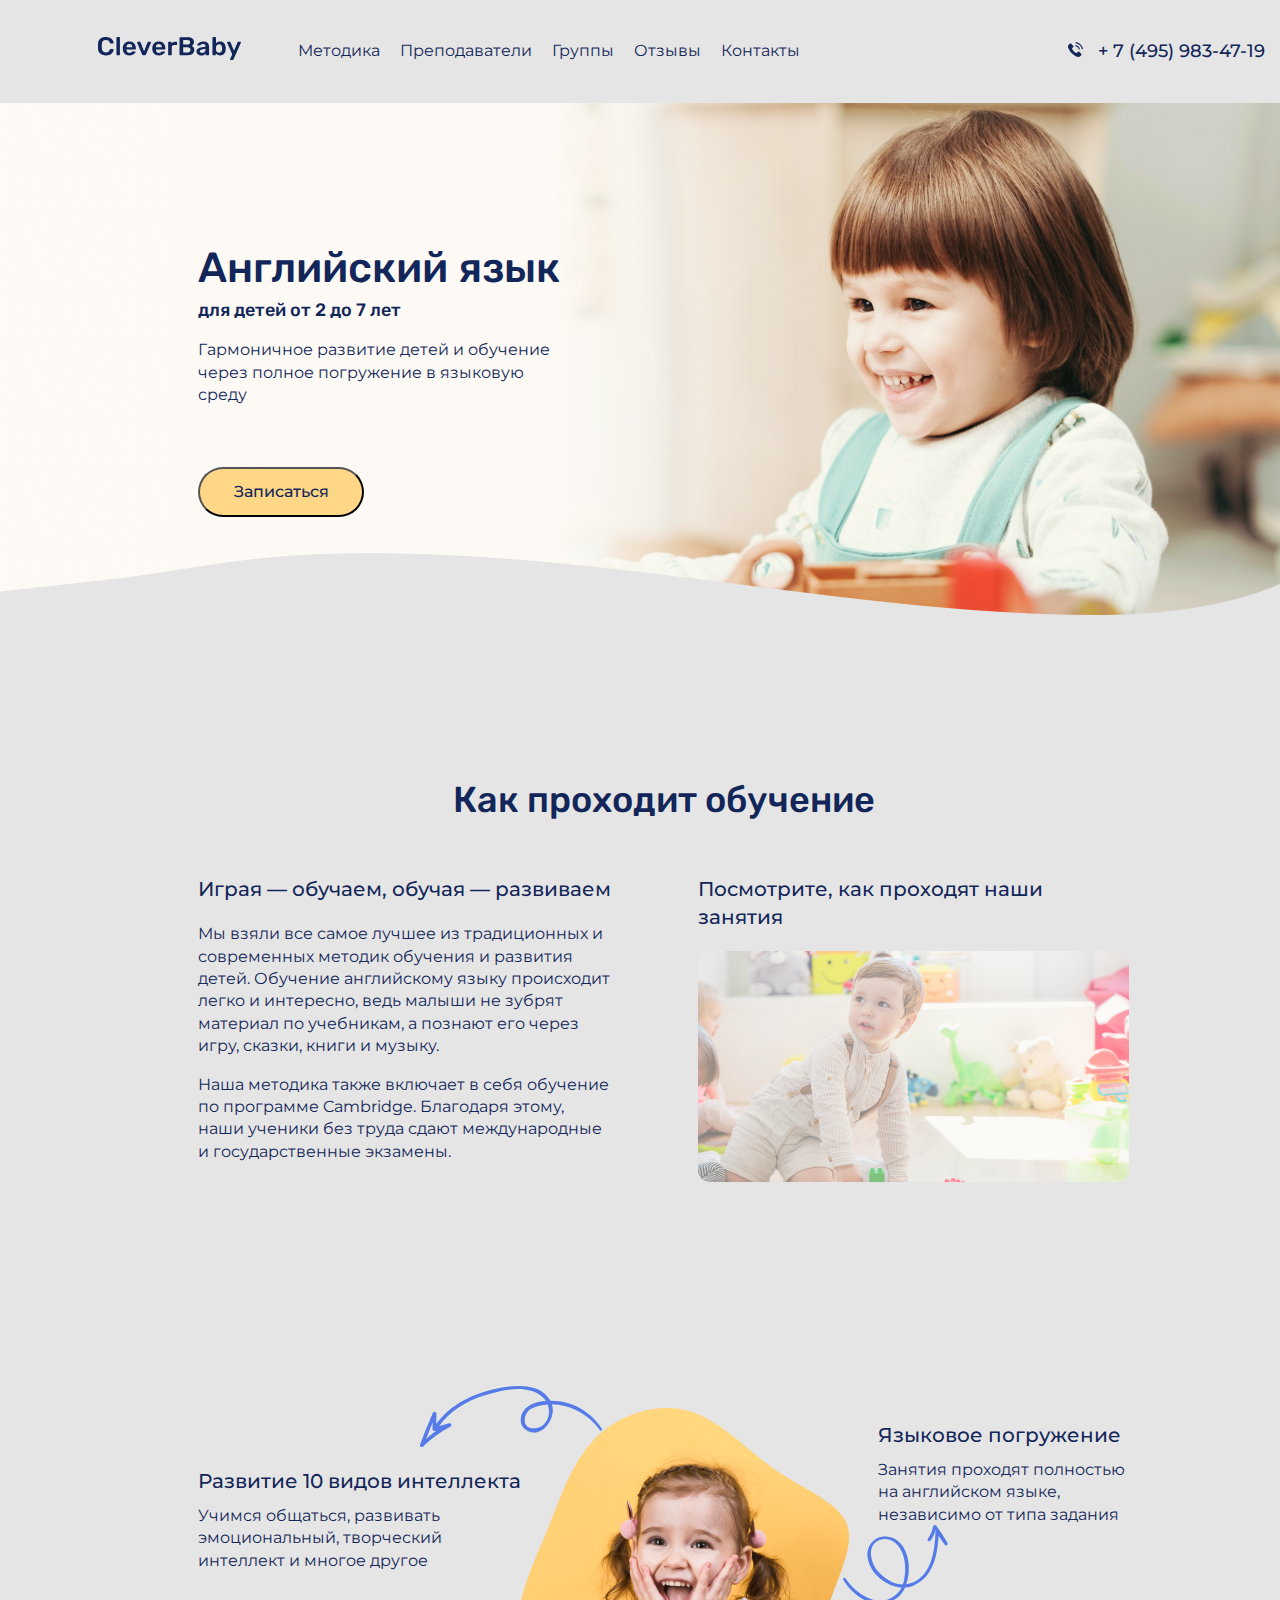
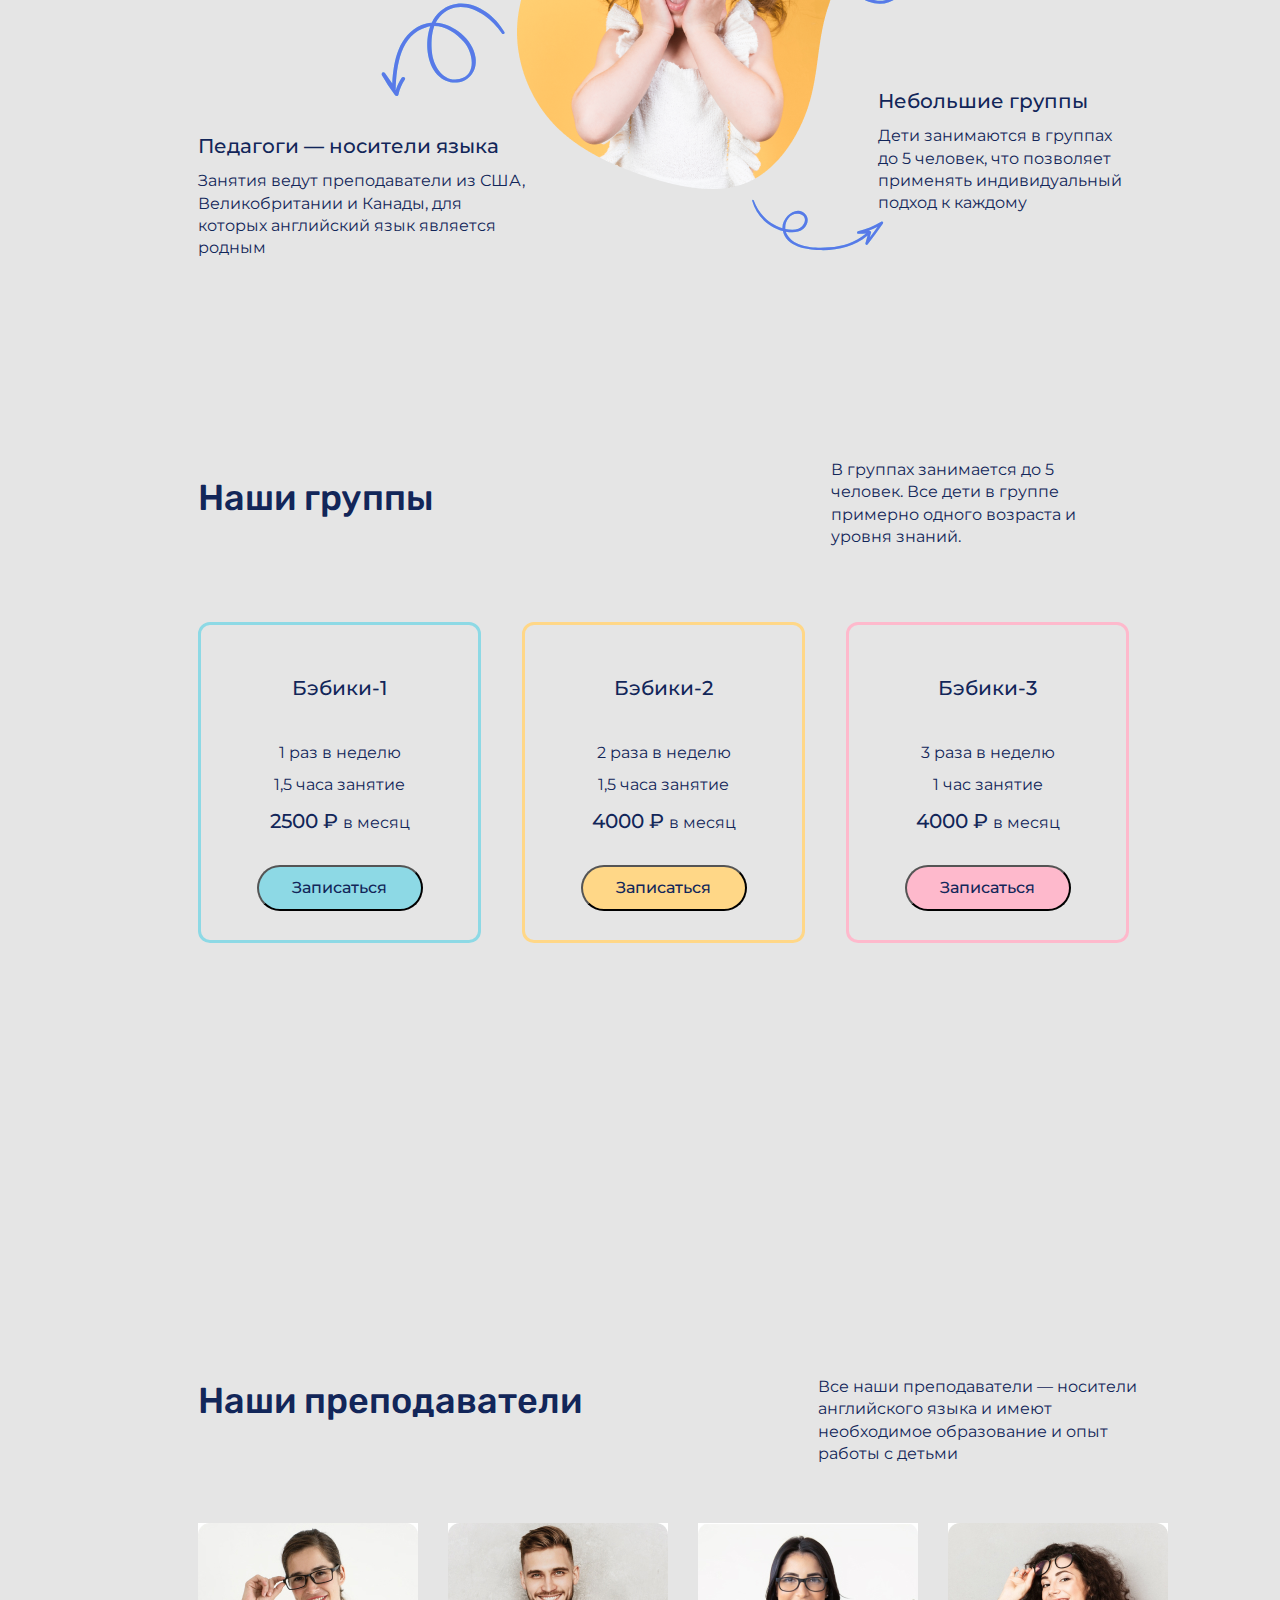
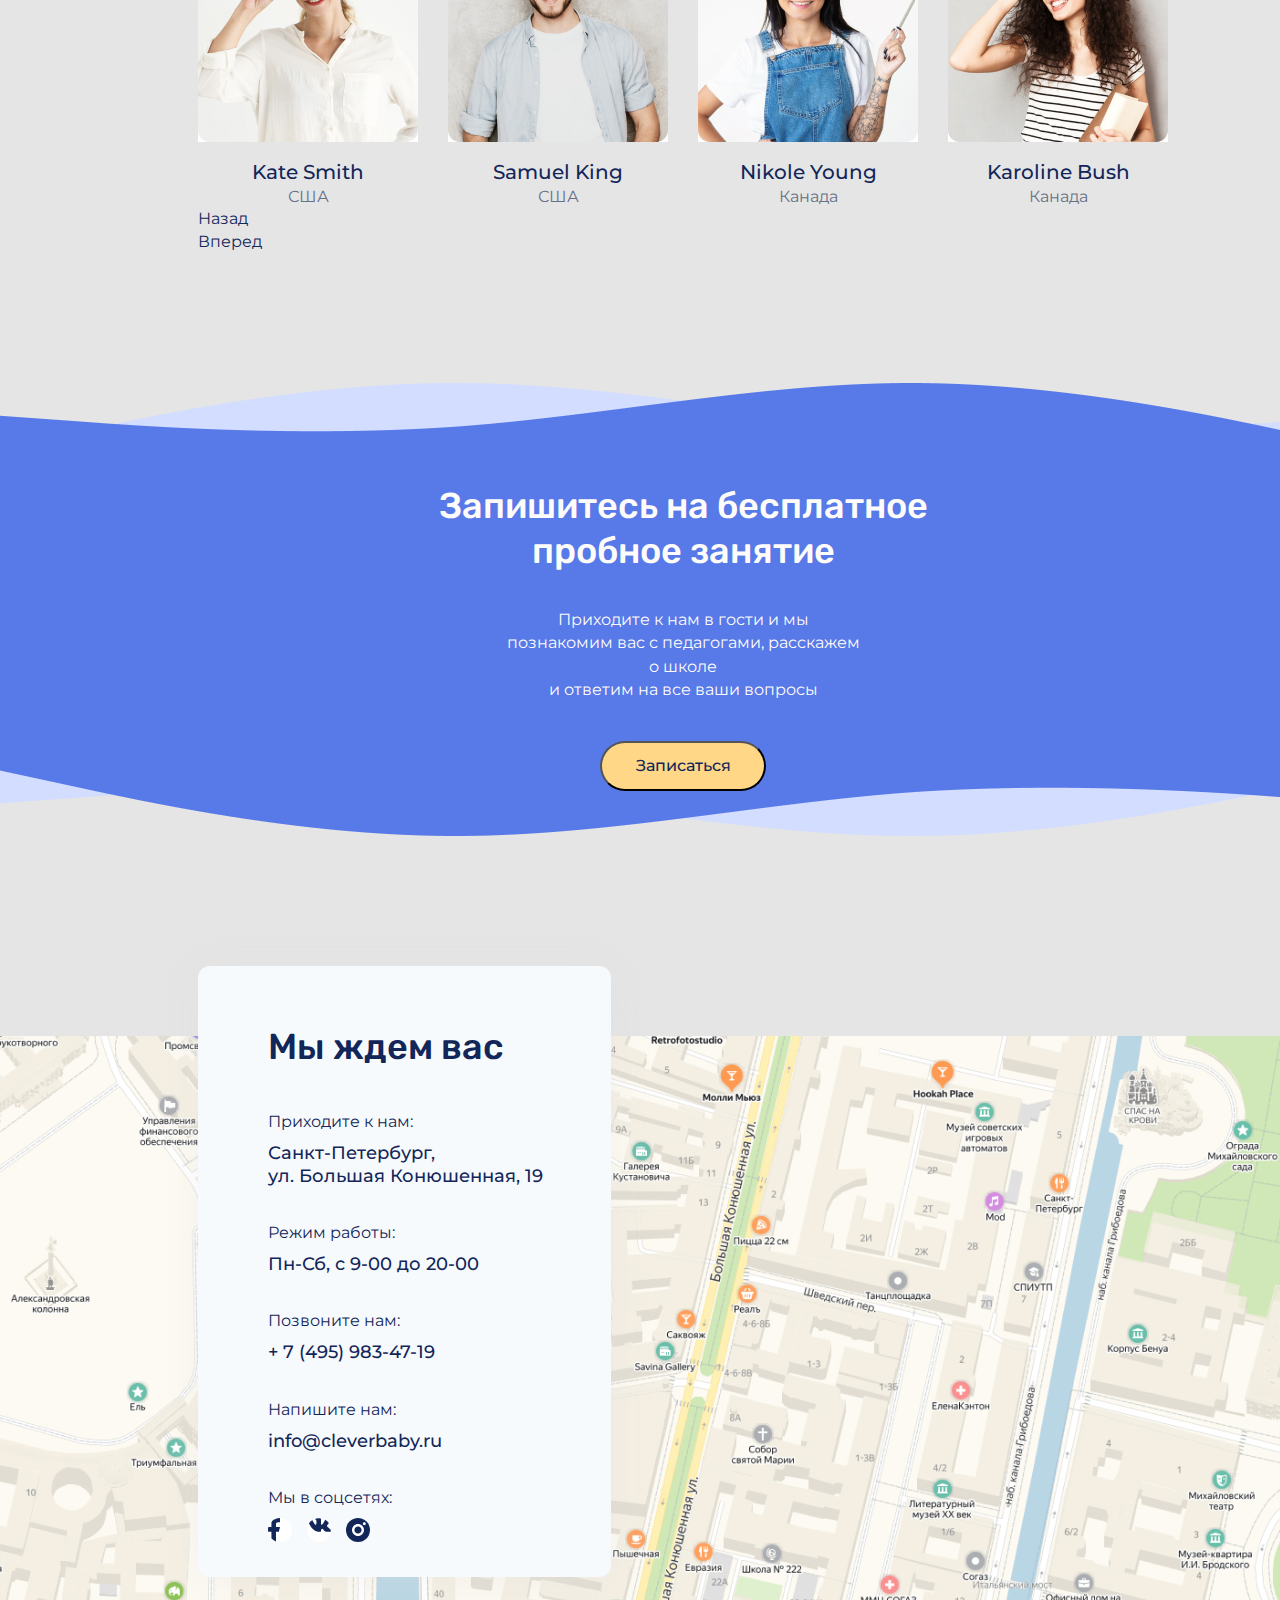
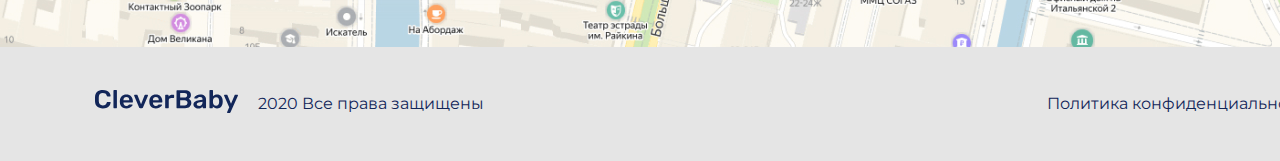
==== commit 48d9ea4b: "layout bannet, footer sections" ====
--- a/index-1.html
+++ b/index-1.html
@@ -8,6 +8,8 @@
  <link rel="preconnect" href="https://fonts.googleapis.com">
 <link rel="preconnect" href="https://fonts.gstatic.com" crossorigin>
 <link href="https://fonts.googleapis.com/css2?family=Montserrat:wght@400;500;700&family=Rubik:wght@500&display=swap" rel="stylesheet">
+
+
 <link rel="stylesheet" href="style-1.css">
 <link rel="stylesheet" href="normalize.css">
    
@@ -32,23 +34,7 @@
           <path d="M85.535 43.673c-9.895-7.837-23.26-13.782-35.901-11.698-1.67 9.742.096 20.724 2.526 29.47C56.24 76.14 70.72 93.286 88.063 86.05c19.537-8.153 9.468-32.875-2.528-42.376zM62.903 85.736C48.941 75.79 42.06 52.168 45.243 33.043c-1.136.37-2.266.79-3.38 1.312-28.445 13.353-26.352 49.292-22.823 75.12.043.315.008.6-.063.867l.455.44c.651-5.084 1.95-9.862 4.043-14.764 1.042-2.442 5.016-1.143 3.968 1.312-2.523 5.907-3.892 11.66-4.248 18.092-.107 1.925-2.391 2.41-3.651 1.23A207.327 207.327 0 01.798 96.624c-1.705-2.08 1.239-4.619 3.131-2.729l10.234 10.22c-2.98-25.518-2.689-55.023 21.081-70.735 3.36-2.221 7.049-3.74 10.917-4.647 1.477-5.708 3.946-10.85 7.514-14.867 21.769-24.508 57.411-10.594 75.198 10.87 1.334 1.608-1.009 3.658-2.446 2.132-17.92-19.073-54.393-34.846-72.542-6.46-1.486 2.322-2.565 4.879-3.342 7.575 20.65-2.363 44.637 11.208 51.105 30.498 8.34 24.864-17.966 42.057-38.745 27.255z" fill="#5879E8"></path>
         </symbol>
       </svg>
-      <svg width="0" height="0" class="hidden">
-        <symbol fill="none" xmlns="http://www.w3.org/2000/svg" xmlns:xlink="http://www.w3.org/1999/xlink" viewBox="0 0 1366 453" id="banner">
-          <path fill="url(#pattern0)" d="M0 0h1366v453H0z"></path>
-          <path d="M449.6 125.36c-2.112 0-3.9-.3-5.364-.9-1.44-.624-2.544-1.44-3.312-2.448-.744-1.032-1.176-2.148-1.296-3.348v-.072a.58.58 0 01.216-.468.815.815 0 01.54-.18h3.24c.504 0 .852.24 1.044.72.288.792.84 1.428 1.656 1.908.816.456 1.872.684 3.168.684 1.512 0 2.748-.324 3.708-.972.984-.648 1.476-1.524 1.476-2.628 0-1.152-.432-2.04-1.296-2.664-.84-.648-2.028-.972-3.564-.972h-2.592a.833.833 0 01-.612-.252.877.877 0 01-.252-.648v-2.088c0-.264.084-.48.252-.648a.833.833 0 01.612-.252h2.484c1.296 0 2.316-.276 3.06-.828.768-.552 1.152-1.38 1.152-2.484 0-.984-.408-1.764-1.224-2.34-.792-.6-1.824-.9-3.096-.9-1.296 0-2.352.228-3.168.684-.792.432-1.284 1.08-1.476 1.944-.096.24-.216.42-.36.54-.12.096-.312.144-.576.144h-3.348a.86.86 0 01-.576-.216.627.627 0 01-.18-.54c.168-1.944 1.056-3.54 2.664-4.788 1.632-1.272 3.996-1.908 7.092-1.908 1.92 0 3.576.324 4.968.972 1.416.624 2.496 1.476 3.24 2.556.744 1.056 1.116 2.208 1.116 3.456 0 1.104-.228 2.124-.684 3.06-.432.936-1.152 1.692-2.16 2.268 1.248.624 2.172 1.476 2.772 2.556.6 1.056.9 2.22.9 3.492 0 1.488-.42 2.808-1.26 3.96-.84 1.128-2.028 2.016-3.564 2.664-1.536.624-3.336.936-5.4.936zm19.745 0c-1.224 0-2.352-.24-3.384-.72-1.008-.504-1.812-1.176-2.412-2.016a4.797 4.797 0 01-.864-2.772c0-1.632.66-2.952 1.98-3.96 1.32-1.008 3.132-1.692 5.436-2.052l4.932-.72v-.756c0-1.056-.264-1.848-.792-2.376-.528-.528-1.38-.792-2.556-.792-.792 0-1.44.156-1.944.468-.48.288-.864.576-1.152.864-.288.312-.48.516-.576.612-.096.288-.276.432-.54.432h-2.772a.86.86 0 01-.576-.216c-.144-.144-.216-.336-.216-.576.024-.6.312-1.284.864-2.052.576-.768 1.452-1.428 2.628-1.98 1.176-.552 2.616-.828 4.32-.828 2.832 0 4.896.636 6.192 1.908 1.296 1.272 1.944 2.94 1.944 5.004v11.304c0 .24-.084.444-.252.612-.144.168-.348.252-.612.252h-2.916a.833.833 0 01-.612-.252.833.833 0 01-.252-.612v-1.404c-.528.768-1.284 1.404-2.268 1.908-.96.48-2.16.72-3.6.72zm1.224-3.42c1.32 0 2.4-.432 3.24-1.296.84-.864 1.26-2.124 1.26-3.78v-.756l-3.6.576c-1.392.216-2.448.564-3.168 1.044-.696.48-1.044 1.068-1.044 1.764 0 .768.324 1.368.972 1.8.648.432 1.428.648 2.34.648zM485.34 125a.833.833 0 01-.612-.252.833.833 0 01-.252-.612v-16.992c0-.24.084-.444.252-.612a.833.833 0 01.612-.252h15.408c.264 0 .468.084.612.252.168.144.252.348.252.612v16.992c0 .24-.084.444-.252.612-.144.168-.348.252-.612.252h-2.988a.833.833 0 01-.612-.252.833.833 0 01-.252-.612v-14.04h-7.704v14.04c0 .24-.084.444-.252.612-.144.168-.348.252-.612.252h-2.988zm38.207-18.72c.216 0 .408.084.576.252a.682.682 0 01.252.54v17.064c0 .24-.084.444-.252.612a.833.833 0 01-.612.252h-2.988a.833.833 0 01-.612-.252.833.833 0 01-.252-.612V112.58l-8.64 11.844c-.216.384-.54.576-.972.576h-2.736a.86.86 0 01-.576-.216.833.833 0 01-.252-.612v-17.028c0-.24.084-.444.252-.612a.833.833 0 01.612-.252h2.988c.264 0 .468.084.612.252.168.144.252.348.252.612v11.592l8.64-11.88c.264-.384.588-.576.972-.576h2.736zm6.23 18.72a.833.833 0 01-.612-.252.833.833 0 01-.252-.612v-16.992c0-.24.084-.444.252-.612a.833.833 0 01.612-.252h2.844c.264 0 .468.084.612.252.168.144.252.348.252.612v14.04h5.4v-14.04c0-.264.084-.468.252-.612a.833.833 0 01.612-.252h2.592c.264 0 .468.084.612.252.168.144.252.348.252.612v14.04h5.4v-14.04c0-.264.084-.468.252-.612a.833.833 0 01.612-.252h2.844c.24 0 .444.084.612.252a.833.833 0 01.252.612v16.992c0 .24-.084.444-.252.612a.833.833 0 01-.612.252h-22.536zm45.309-18.72c.216 0 .408.084.576.252a.682.682 0 01.252.54v17.064c0 .24-.084.444-.252.612a.833.833 0 01-.612.252h-2.988a.833.833 0 01-.612-.252.833.833 0 01-.252-.612V112.58l-8.64 11.844c-.216.384-.54.576-.972.576h-2.736a.86.86 0 01-.576-.216.833.833 0 01-.252-.612v-17.028c0-.24.084-.444.252-.612a.833.833 0 01.612-.252h2.988c.264 0 .468.084.612.252.168.144.252.348.252.612v11.592l8.64-11.88c.264-.384.588-.576.972-.576h2.736zm11.09 18.72a.833.833 0 01-.612-.252.833.833 0 01-.252-.612v-14.04h-5.868a.833.833 0 01-.612-.252.877.877 0 01-.252-.648v-2.052c0-.264.084-.468.252-.612a.833.833 0 01.612-.252h16.344c.264 0 .48.084.648.252a.833.833 0 01.252.612v2.052c0 .24-.084.456-.252.648a.877.877 0 01-.648.252h-5.832v14.04c0 .24-.084.444-.252.612-.144.168-.348.252-.612.252h-2.916zm21.43.36c-2.664 0-4.788-.768-6.372-2.304-1.56-1.56-2.388-3.744-2.484-6.552l-.036-.9.036-.9c.12-2.736.96-4.884 2.52-6.444 1.584-1.56 3.696-2.34 6.336-2.34 2.832 0 5.016.864 6.552 2.592 1.56 1.728 2.34 4.032 2.34 6.912v.756c0 .24-.084.444-.252.612a.877.877 0 01-.648.252h-11.952v.288c.048 1.32.408 2.436 1.08 3.348.696.888 1.644 1.332 2.844 1.332 1.416 0 2.556-.552 3.42-1.656.216-.264.384-.432.504-.504.144-.072.348-.108.612-.108h3.096c.216 0 .396.072.54.216.168.12.252.276.252.468 0 .576-.348 1.26-1.044 2.052-.672.768-1.644 1.44-2.916 2.016-1.272.576-2.748.864-4.428.864zm3.996-11.34v-.108c0-1.416-.36-2.556-1.08-3.42-.696-.864-1.668-1.296-2.916-1.296s-2.22.432-2.916 1.296c-.696.864-1.044 2.004-1.044 3.42v.108h7.956zm16.817 11.34c-2.64 0-4.752-.732-6.336-2.196-1.56-1.464-2.388-3.492-2.484-6.084l-.036-1.44.036-1.44c.096-2.592.924-4.62 2.484-6.084 1.584-1.464 3.696-2.196 6.336-2.196 1.872 0 3.456.336 4.752 1.008 1.32.672 2.292 1.5 2.916 2.484.648.96.996 1.872 1.044 2.736a.685.685 0 01-.252.612.833.833 0 01-.612.252h-3.168c-.24 0-.432-.048-.576-.144-.12-.12-.24-.312-.36-.576-.36-.936-.84-1.608-1.44-2.016-.576-.408-1.32-.612-2.232-.612-1.224 0-2.184.396-2.88 1.188-.696.768-1.068 1.944-1.116 3.528l-.036 1.332.036 1.188c.096 3.144 1.428 4.716 3.996 4.716.936 0 1.692-.204 2.268-.612.576-.408 1.044-1.08 1.404-2.016.12-.264.24-.444.36-.54.144-.12.336-.18.576-.18h3.168c.24 0 .444.084.612.252a.685.685 0 01.252.612c-.048.84-.384 1.74-1.008 2.7-.624.96-1.584 1.788-2.88 2.484-1.296.696-2.904 1.044-4.824 1.044zm13.331-.36a.833.833 0 01-.612-.252.833.833 0 01-.252-.612v-16.992c0-.24.084-.444.252-.612a.833.833 0 01.612-.252h3.024c.24 0 .444.084.612.252a.833.833 0 01.252.612v5.076h3.708c2.4 0 4.224.576 5.472 1.728 1.248 1.128 1.872 2.712 1.872 4.752 0 2.088-.648 3.66-1.944 4.716-1.296 1.056-3.192 1.584-5.688 1.584h-7.308zm7.2-3.42c1.2 0 2.076-.216 2.628-.648.552-.456.828-1.2.828-2.232 0-1.032-.276-1.8-.828-2.304-.552-.504-1.428-.756-2.628-.756h-3.384v5.94h3.384zm20.116 3.42a.833.833 0 01-.612-.252.833.833 0 01-.252-.612v-16.992c0-.24.084-.444.252-.612a.833.833 0 01.612-.252h2.988c.264 0 .468.084.612.252.168.144.252.348.252.612v6.444h8.136v-6.444c0-.264.084-.468.252-.612a.833.833 0 01.612-.252h2.988c.264 0 .468.084.612.252.168.144.252.348.252.612v16.992c0 .24-.084.444-.252.612-.144.168-.348.252-.612.252h-2.988a.833.833 0 01-.612-.252.833.833 0 01-.252-.612v-6.768h-8.136v6.768c0 .24-.084.444-.252.612-.144.168-.348.252-.612.252h-2.988zm27.002.36c-1.224 0-2.352-.24-3.384-.72-1.008-.504-1.812-1.176-2.412-2.016a4.797 4.797 0 01-.864-2.772c0-1.632.66-2.952 1.98-3.96 1.32-1.008 3.132-1.692 5.436-2.052l4.932-.72v-.756c0-1.056-.264-1.848-.792-2.376-.528-.528-1.38-.792-2.556-.792-.792 0-1.44.156-1.944.468-.48.288-.864.576-1.152.864-.288.312-.48.516-.576.612-.096.288-.276.432-.54.432h-2.772a.86.86 0 01-.576-.216c-.144-.144-.216-.336-.216-.576.024-.6.312-1.284.864-2.052.576-.768 1.452-1.428 2.628-1.98 1.176-.552 2.616-.828 4.32-.828 2.832 0 4.896.636 6.192 1.908 1.296 1.272 1.944 2.94 1.944 5.004v11.304c0 .24-.084.444-.252.612-.144.168-.348.252-.612.252H702.8a.833.833 0 01-.612-.252.833.833 0 01-.252-.612v-1.404c-.528.768-1.284 1.404-2.268 1.908-.96.48-2.16.72-3.6.72zm1.224-3.42c1.32 0 2.4-.432 3.24-1.296.84-.864 1.26-2.124 1.26-3.78v-.756l-3.6.576c-1.392.216-2.448.564-3.168 1.044-.696.48-1.044 1.068-1.044 1.764 0 .768.324 1.368.972 1.8.648.432 1.428.648 2.34.648zm39.593-6.732c.024.264.036.672.036 1.224 0 .528-.012.912-.036 1.152-.12 2.4-.948 4.296-2.484 5.688-1.512 1.392-3.684 2.088-6.516 2.088-2.976 0-5.196-.768-6.66-2.304-1.44-1.56-2.22-3.852-2.34-6.876l-.036-2.16.036-2.16c.072-3.408.6-5.964 1.584-7.668.984-1.728 2.412-2.976 4.284-3.744 1.872-.792 4.896-1.692 9.072-2.7l.18-.036c.192 0 .372.072.54.216.168.12.264.288.288.504l.468 2.376.036.216c0 .192-.06.36-.18.504a.982.982 0 01-.468.252l-1.152.252c-2.856.648-4.908 1.2-6.156 1.656-1.224.432-2.16 1.104-2.808 2.016-.648.912-1.02 2.28-1.116 4.104.576-.72 1.332-1.296 2.268-1.728a7.287 7.287 0 013.024-.648c2.52 0 4.476.696 5.868 2.088 1.392 1.392 2.148 3.288 2.268 5.688zm-4.896 2.196c.024-.168.036-.48.036-.936 0-.504-.012-.864-.036-1.08-.048-1.488-.408-2.628-1.08-3.42-.672-.816-1.584-1.224-2.736-1.224-1.32 0-2.364.408-3.132 1.224-.768.792-1.176 1.932-1.224 3.42l-.036 1.08.036.936c.048 1.512.42 2.664 1.116 3.456.696.792 1.68 1.188 2.952 1.188s2.256-.384 2.952-1.152c.72-.792 1.104-1.956 1.152-3.492zm16.98 7.956c-2.664 0-4.788-.768-6.372-2.304-1.56-1.56-2.388-3.744-2.484-6.552l-.036-.9.036-.9c.12-2.736.96-4.884 2.52-6.444 1.584-1.56 3.696-2.34 6.336-2.34 2.832 0 5.016.864 6.552 2.592 1.56 1.728 2.34 4.032 2.34 6.912v.756c0 .24-.084.444-.252.612a.877.877 0 01-.648.252h-11.952v.288c.048 1.32.408 2.436 1.08 3.348.696.888 1.644 1.332 2.844 1.332 1.416 0 2.556-.552 3.42-1.656.216-.264.384-.432.504-.504.144-.072.348-.108.612-.108h3.096c.216 0 .396.072.54.216.168.12.252.276.252.468 0 .576-.348 1.26-1.044 2.052-.672.768-1.644 1.44-2.916 2.016-1.272.576-2.748.864-4.428.864zm3.996-11.34v-.108c0-1.416-.36-2.556-1.08-3.42-.696-.864-1.668-1.296-2.916-1.296s-2.22.432-2.916 1.296c-.696.864-1.044 2.004-1.044 3.42v.108h7.956zm16.818 11.34c-2.64 0-4.752-.732-6.336-2.196-1.56-1.464-2.388-3.492-2.484-6.084l-.036-1.44.036-1.44c.096-2.592.924-4.62 2.484-6.084 1.584-1.464 3.696-2.196 6.336-2.196 1.872 0 3.456.336 4.752 1.008 1.32.672 2.292 1.5 2.916 2.484.648.96.996 1.872 1.044 2.736a.685.685 0 01-.252.612.833.833 0 01-.612.252h-3.168c-.24 0-.432-.048-.576-.144-.12-.12-.24-.312-.36-.576-.36-.936-.84-1.608-1.44-2.016-.576-.408-1.32-.612-2.232-.612-1.224 0-2.184.396-2.88 1.188-.696.768-1.068 1.944-1.116 3.528l-.036 1.332.036 1.188c.096 3.144 1.428 4.716 3.996 4.716.936 0 1.692-.204 2.268-.612.576-.408 1.044-1.08 1.404-2.016.12-.264.24-.444.36-.54.144-.12.336-.18.576-.18h3.168c.24 0 .444.084.612.252a.685.685 0 01.252.612c-.048.84-.384 1.74-1.008 2.7-.624.96-1.584 1.788-2.88 2.484-1.296.696-2.904 1.044-4.824 1.044zm13.33-.36a.833.833 0 01-.612-.252.833.833 0 01-.252-.612v-16.992c0-.24.084-.444.252-.612a.833.833 0 01.612-.252h15.408c.264 0 .468.084.612.252.168.144.252.348.252.612v16.992c0 .24-.084.444-.252.612-.144.168-.348.252-.612.252h-2.988a.833.833 0 01-.612-.252.833.833 0 01-.252-.612v-14.04h-7.704v14.04c0 .24-.084.444-.252.612-.144.168-.348.252-.612.252h-2.988zm20.568 0a.959.959 0 01-.648-.252.959.959 0 01-.252-.648v-2.232c0-.24.072-.432.216-.576.144-.168.348-.264.612-.288 1.056-.048 1.812-.768 2.268-2.16.48-1.416.72-3.696.72-6.84v-4.86c0-.264.084-.468.252-.612a.833.833 0 01.612-.252h12.78c.24 0 .444.084.612.252a.833.833 0 01.252.612v16.992c0 .24-.084.444-.252.612a.833.833 0 01-.612.252h-2.988a.833.833 0 01-.612-.252.833.833 0 01-.252-.612v-14.04h-5.292v2.412c0 3.12-.24 5.58-.72 7.38-.456 1.8-1.224 3.108-2.304 3.924-1.056.792-2.52 1.188-4.392 1.188zm27.703.36c-1.224 0-2.352-.24-3.384-.72-1.008-.504-1.812-1.176-2.412-2.016a4.797 4.797 0 01-.864-2.772c0-1.632.66-2.952 1.98-3.96 1.32-1.008 3.132-1.692 5.436-2.052l4.932-.72v-.756c0-1.056-.264-1.848-.792-2.376-.528-.528-1.38-.792-2.556-.792-.792 0-1.44.156-1.944.468-.48.288-.864.576-1.152.864-.288.312-.48.516-.576.612-.096.288-.276.432-.54.432h-2.772a.86.86 0 01-.576-.216c-.144-.144-.216-.336-.216-.576.024-.6.312-1.284.864-2.052.576-.768 1.452-1.428 2.628-1.98 1.176-.552 2.616-.828 4.32-.828 2.832 0 4.896.636 6.192 1.908 1.296 1.272 1.944 2.94 1.944 5.004v11.304c0 .24-.084.444-.252.612-.144.168-.348.252-.612.252h-2.916a.833.833 0 01-.612-.252.833.833 0 01-.252-.612v-1.404c-.528.768-1.284 1.404-2.268 1.908-.96.48-2.16.72-3.6.72zm1.224-3.42c1.32 0 2.4-.432 3.24-1.296.84-.864 1.26-2.124 1.26-3.78v-.756l-3.6.576c-1.392.216-2.448.564-3.168 1.044-.696.48-1.044 1.068-1.044 1.764 0 .768.324 1.368.972 1.8.648.432 1.428.648 2.34.648zm19.631 3.06a.833.833 0 01-.612-.252.833.833 0 01-.252-.612v-14.04h-5.868a.833.833 0 01-.612-.252.877.877 0 01-.252-.648v-2.052c0-.264.084-.468.252-.612a.833.833 0 01.612-.252h16.344c.264 0 .48.084.648.252a.833.833 0 01.252.612v2.052c0 .24-.084.456-.252.648a.877.877 0 01-.648.252h-5.832v14.04c0 .24-.084.444-.252.612-.144.168-.348.252-.612.252h-2.916zm14.23 0a.833.833 0 01-.612-.252.833.833 0 01-.252-.612v-16.992c0-.24.084-.444.252-.612a.833.833 0 01.612-.252h2.988c.264 0 .468.084.612.252.168.144.252.348.252.612v6.444h8.136v-6.444c0-.264.084-.468.252-.612a.833.833 0 01.612-.252h2.988c.264 0 .468.084.612.252.168.144.252.348.252.612v16.992c0 .24-.084.444-.252.612-.144.168-.348.252-.612.252h-2.988a.833.833 0 01-.612-.252.833.833 0 01-.252-.612v-6.768h-8.136v6.768c0 .24-.084.444-.252.612-.144.168-.348.252-.612.252h-2.988zm29.845.36c-2.808 0-4.98-.72-6.516-2.16-1.536-1.464-2.364-3.456-2.484-5.976l-.036-1.584.036-1.584c.12-2.496.96-4.476 2.52-5.94 1.56-1.464 3.72-2.196 6.48-2.196 2.76 0 4.92.732 6.48 2.196 1.56 1.464 2.4 3.444 2.52 5.94.024.288.036.816.036 1.584 0 .768-.012 1.296-.036 1.584-.12 2.52-.948 4.512-2.484 5.976-1.536 1.44-3.708 2.16-6.516 2.16zm0-3.564c1.272 0 2.256-.396 2.952-1.188.696-.816 1.08-2.004 1.152-3.564.024-.24.036-.708.036-1.404s-.012-1.164-.036-1.404c-.072-1.56-.456-2.736-1.152-3.528-.696-.816-1.68-1.224-2.952-1.224s-2.256.408-2.952 1.224c-.696.792-1.08 1.968-1.152 3.528l-.036 1.404.036 1.404c.072 1.56.456 2.748 1.152 3.564.696.792 1.68 1.188 2.952 1.188zm21.089 3.564c-2.664 0-4.788-.768-6.372-2.304-1.56-1.56-2.388-3.744-2.484-6.552l-.036-.9.036-.9c.12-2.736.96-4.884 2.52-6.444 1.584-1.56 3.696-2.34 6.336-2.34 2.832 0 5.016.864 6.552 2.592 1.56 1.728 2.34 4.032 2.34 6.912v.756c0 .24-.084.444-.252.612a.877.877 0 01-.648.252h-11.952v.288c.048 1.32.408 2.436 1.08 3.348.696.888 1.644 1.332 2.844 1.332 1.416 0 2.556-.552 3.42-1.656.216-.264.384-.432.504-.504.144-.072.348-.108.612-.108h3.096c.216 0 .396.072.54.216.168.12.252.276.252.468 0 .576-.348 1.26-1.044 2.052-.672.768-1.644 1.44-2.916 2.016-1.272.576-2.748.864-4.428.864zm3.996-11.34v-.108c0-1.416-.36-2.556-1.08-3.42-.696-.864-1.668-1.296-2.916-1.296s-2.22.432-2.916 1.296c-.696.864-1.044 2.004-1.044 3.42v.108h7.956zM533.803 170a.833.833 0 01-.612-.252.834.834 0 01-.253-.612v-16.992c0-.24.085-.444.253-.612a.833.833 0 01.612-.252h15.408c.264 0 .468.084.612.252.168.144.252.348.252.612v16.992c0 .24-.084.444-.252.612-.144.168-.348.252-.612.252h-2.988a.833.833 0 01-.612-.252.833.833 0 01-.252-.612v-14.04h-7.704v14.04c0 .24-.084.444-.252.612-.144.168-.348.252-.612.252h-2.988zm22.043 6.84a.833.833 0 01-.612-.252c-.168-.144-.252-.348-.252-.612v-23.832c0-.264.084-.468.252-.612a.833.833 0 01.612-.252h2.844c.264 0 .468.084.612.252.168.144.252.348.252.612v1.44c1.344-1.776 3.264-2.664 5.76-2.664 2.424 0 4.284.768 5.58 2.304 1.296 1.512 1.992 3.564 2.088 6.156.024.288.036.708.036 1.26 0 .576-.012 1.008-.036 1.296-.096 2.52-.792 4.56-2.088 6.12-1.296 1.536-3.156 2.304-5.58 2.304s-4.272-.852-5.544-2.556v8.172c0 .264-.084.468-.252.612-.144.168-.348.252-.612.252h-3.06zm8.136-10.332c2.592 0 3.972-1.596 4.14-4.788.024-.24.036-.6.036-1.08 0-.48-.012-.84-.036-1.08-.168-3.192-1.548-4.788-4.14-4.788-1.392 0-2.424.444-3.096 1.332-.672.888-1.044 1.98-1.116 3.276l-.036 1.368.036 1.404c.048 1.2.42 2.232 1.116 3.096.72.84 1.752 1.26 3.096 1.26zm21.358 3.852c-2.808 0-4.98-.72-6.516-2.16-1.536-1.464-2.364-3.456-2.484-5.976l-.036-1.584.036-1.584c.12-2.496.96-4.476 2.52-5.94 1.56-1.464 3.72-2.196 6.48-2.196 2.76 0 4.92.732 6.48 2.196 1.56 1.464 2.4 3.444 2.52 5.94.024.288.036.816.036 1.584 0 .768-.012 1.296-.036 1.584-.12 2.52-.948 4.512-2.484 5.976-1.536 1.44-3.708 2.16-6.516 2.16zm0-3.564c1.272 0 2.256-.396 2.952-1.188.696-.816 1.08-2.004 1.152-3.564.024-.24.036-.708.036-1.404s-.012-1.164-.036-1.404c-.072-1.56-.456-2.736-1.152-3.528-.696-.816-1.68-1.224-2.952-1.224s-2.256.408-2.952 1.224c-.696.792-1.08 1.968-1.152 3.528l-.036 1.404.036 1.404c.072 1.56.456 2.748 1.152 3.564.696.792 1.68 1.188 2.952 1.188zm30.484-6.588c.024.264.036.672.036 1.224 0 .528-.012.912-.036 1.152-.12 2.4-.948 4.296-2.484 5.688-1.512 1.392-3.684 2.088-6.516 2.088-2.976 0-5.196-.768-6.66-2.304-1.44-1.56-2.22-3.852-2.34-6.876l-.036-2.16.036-2.16c.072-3.408.6-5.964 1.584-7.668.984-1.728 2.412-2.976 4.284-3.744 1.872-.792 4.896-1.692 9.072-2.7l.18-.036c.192 0 .372.072.54.216.168.12.264.288.288.504l.468 2.376.036.216c0 .192-.06.36-.18.504a.982.982 0 01-.468.252l-1.152.252c-2.856.648-4.908 1.2-6.156 1.656-1.224.432-2.16 1.104-2.808 2.016-.648.912-1.02 2.28-1.116 4.104.576-.72 1.332-1.296 2.268-1.728a7.287 7.287 0 013.024-.648c2.52 0 4.476.696 5.868 2.088 1.392 1.392 2.148 3.288 2.268 5.688zm-4.896 2.196c.024-.168.036-.48.036-.936 0-.504-.012-.864-.036-1.08-.048-1.488-.408-2.628-1.08-3.42-.672-.816-1.584-1.224-2.736-1.224-1.32 0-2.364.408-3.132 1.224-.768.792-1.176 1.932-1.224 3.42l-.036 1.08.036.936c.048 1.512.42 2.664 1.116 3.456.696.792 1.68 1.188 2.952 1.188s2.256-.384 2.952-1.152c.72-.792 1.104-1.956 1.152-3.492zm9.781 7.596a.833.833 0 01-.612-.252.833.833 0 01-.252-.612v-16.992c0-.24.084-.444.252-.612a.833.833 0 01.612-.252h2.988c.264 0 .468.084.612.252.168.144.252.348.252.612v6.444h8.136v-6.444c0-.264.084-.468.252-.612a.833.833 0 01.612-.252h2.988c.264 0 .468.084.612.252.168.144.252.348.252.612v16.992c0 .24-.084.444-.252.612-.144.168-.348.252-.612.252h-2.988a.833.833 0 01-.612-.252.833.833 0 01-.252-.612v-6.768h-8.136v6.768c0 .24-.084.444-.252.612-.144.168-.348.252-.612.252h-2.988zm29.845.36c-2.808 0-4.98-.72-6.516-2.16-1.536-1.464-2.364-3.456-2.484-5.976l-.036-1.584.036-1.584c.12-2.496.96-4.476 2.52-5.94 1.56-1.464 3.72-2.196 6.48-2.196 2.76 0 4.92.732 6.48 2.196 1.56 1.464 2.4 3.444 2.52 5.94.024.288.036.816.036 1.584 0 .768-.012 1.296-.036 1.584-.12 2.52-.948 4.512-2.484 5.976-1.536 1.44-3.708 2.16-6.516 2.16zm0-3.564c1.272 0 2.256-.396 2.952-1.188.696-.816 1.08-2.004 1.152-3.564.024-.24.036-.708.036-1.404s-.012-1.164-.036-1.404c-.072-1.56-.456-2.736-1.152-3.528-.696-.816-1.68-1.224-2.952-1.224s-2.256.408-2.952 1.224c-.696.792-1.08 1.968-1.152 3.528l-.036 1.404.036 1.404c.072 1.56.456 2.748 1.152 3.564.696.792 1.68 1.188 2.952 1.188zm21.089 3.564c-2.664 0-4.788-.768-6.372-2.304-1.56-1.56-2.388-3.744-2.484-6.552l-.036-.9.036-.9c.12-2.736.96-4.884 2.52-6.444 1.584-1.56 3.696-2.34 6.336-2.34 2.832 0 5.016.864 6.552 2.592 1.56 1.728 2.34 4.032 2.34 6.912v.756c0 .24-.084.444-.252.612a.877.877 0 01-.648.252h-11.952v.288c.048 1.32.408 2.436 1.08 3.348.696.888 1.644 1.332 2.844 1.332 1.416 0 2.556-.552 3.42-1.656.216-.264.384-.432.504-.504.144-.072.348-.108.612-.108h3.096c.216 0 .396.072.54.216.168.12.252.276.252.468 0 .576-.348 1.26-1.044 2.052-.672.768-1.644 1.44-2.916 2.016-1.272.576-2.748.864-4.428.864zm3.996-11.34v-.108c0-1.416-.36-2.556-1.08-3.42-.696-.864-1.668-1.296-2.916-1.296s-2.22.432-2.916 1.296c-.696.864-1.044 2.004-1.044 3.42v.108h7.956zm24.144 11.34c-1.92 0-3.48-.276-4.68-.828-1.176-.576-2.04-1.272-2.592-2.088-.528-.816-.816-1.62-.864-2.412v-.108c0-.168.06-.3.18-.396.144-.12.3-.18.468-.18h2.952c.24 0 .42.048.54.144.144.096.264.252.36.468.24.696.672 1.2 1.296 1.512.648.288 1.488.432 2.52.432 1.056 0 1.896-.204 2.52-.612.624-.408.936-1.032.936-1.872 0-1.632-.972-2.448-2.916-2.448h-1.98c-.24 0-.432-.072-.576-.216-.144-.144-.216-.336-.216-.576v-1.512c0-.216.072-.396.216-.54a.72.72 0 01.576-.252h1.836c.864 0 1.512-.156 1.944-.468.432-.336.648-.852.648-1.548 0-.696-.252-1.272-.756-1.728-.504-.48-1.32-.72-2.448-.72-1.08 0-1.86.168-2.34.504-.48.336-.852.888-1.116 1.656-.12.216-.252.372-.396.468-.12.096-.3.144-.54.144h-2.844a.763.763 0 01-.504-.18.58.58 0 01-.18-.504c.048-.96.348-1.86.9-2.7.576-.84 1.452-1.524 2.628-2.052 1.176-.552 2.652-.828 4.428-.828 2.64 0 4.584.516 5.832 1.548 1.272 1.032 1.908 2.28 1.908 3.744 0 .936-.18 1.716-.54 2.34-.336.624-.912 1.14-1.728 1.548 1.92.744 2.88 2.316 2.88 4.716 0 1.728-.768 3.084-2.304 4.068-1.512.984-3.528 1.476-6.048 1.476zm17.502 0c-1.224 0-2.352-.24-3.384-.72-1.008-.504-1.812-1.176-2.412-2.016a4.797 4.797 0 01-.864-2.772c0-1.632.66-2.952 1.98-3.96 1.32-1.008 3.132-1.692 5.436-2.052l4.932-.72v-.756c0-1.056-.264-1.848-.792-2.376-.528-.528-1.38-.792-2.556-.792-.792 0-1.44.156-1.944.468-.48.288-.864.576-1.152.864-.288.312-.48.516-.576.612-.096.288-.276.432-.54.432h-2.772a.86.86 0 01-.576-.216c-.144-.144-.216-.336-.216-.576.024-.6.312-1.284.864-2.052.576-.768 1.452-1.428 2.628-1.98 1.176-.552 2.616-.828 4.32-.828 2.832 0 4.896.636 6.192 1.908 1.296 1.272 1.944 2.94 1.944 5.004v11.304c0 .24-.084.444-.252.612-.144.168-.348.252-.612.252h-2.916a.833.833 0 01-.612-.252.833.833 0 01-.252-.612v-1.404c-.528.768-1.284 1.404-2.268 1.908-.96.48-2.16.72-3.6.72zm1.224-3.42c1.32 0 2.4-.432 3.24-1.296.84-.864 1.26-2.124 1.26-3.78v-.756l-3.6.576c-1.392.216-2.448.564-3.168 1.044-.696.48-1.044 1.068-1.044 1.764 0 .768.324 1.368.972 1.8.648.432 1.428.648 2.34.648zm14.77 3.06a.833.833 0 01-.612-.252.833.833 0 01-.252-.612v-16.992c0-.24.084-.444.252-.612a.833.833 0 01.612-.252h2.988c.264 0 .468.084.612.252.168.144.252.348.252.612v6.444h8.136v-6.444c0-.264.084-.468.252-.612a.833.833 0 01.612-.252h2.988c.264 0 .468.084.612.252.168.144.252.348.252.612v16.992c0 .24-.084.444-.252.612-.144.168-.348.252-.612.252h-2.988a.833.833 0 01-.612-.252.833.833 0 01-.252-.612v-6.768h-8.136v6.768c0 .24-.084.444-.252.612-.144.168-.348.252-.612.252h-2.988zm36.506-18.72c.264 0 .468.084.612.252.168.144.252.348.252.612v16.992c0 .24-.084.444-.252.612-.144.168-.348.252-.612.252h-3.06a.833.833 0 01-.612-.252.833.833 0 01-.252-.612v-5.508h-3.204l-3.564 5.832c-.216.36-.516.54-.9.54h-2.988a.733.733 0 01-.54-.216.69.69 0 01-.216-.504.86.86 0 01.216-.576l3.78-5.94c-1.128-.48-1.98-1.176-2.556-2.088-.576-.936-.864-2.04-.864-3.312 0-2.016.624-3.528 1.872-4.536 1.272-1.032 3.12-1.548 5.544-1.548h7.344zm-3.852 3.42h-3.384c-1.128 0-1.956.204-2.484.612-.504.408-.756 1.092-.756 2.052 0 .888.252 1.584.756 2.088s1.26.756 2.268.756h3.6V154.7zm15.308 15.3a.833.833 0 01-.612-.252.833.833 0 01-.252-.612v-14.04h-5.868a.833.833 0 01-.612-.252.877.877 0 01-.252-.648v-2.052c0-.264.084-.468.252-.612a.833.833 0 01.612-.252h16.344c.264 0 .48.084.648.252a.833.833 0 01.252.612v2.052c0 .24-.084.456-.252.648a.877.877 0 01-.648.252h-5.832v14.04c0 .24-.084.444-.252.612-.144.168-.348.252-.612.252h-2.916zm30.429-18.72c.216 0 .408.084.576.252a.682.682 0 01.252.54v17.064c0 .24-.084.444-.252.612a.833.833 0 01-.612.252h-2.988a.833.833 0 01-.612-.252.833.833 0 01-.252-.612V157.58l-8.64 11.844c-.216.384-.54.576-.972.576h-2.736a.86.86 0 01-.576-.216.833.833 0 01-.252-.612v-17.028c0-.24.084-.444.252-.612a.833.833 0 01.612-.252h2.988c.264 0 .468.084.612.252.168.144.252.348.252.612v11.592l8.64-11.88c.264-.384.588-.576.972-.576h2.736zm13.43 19.08c-2.664 0-4.788-.768-6.372-2.304-1.56-1.56-2.388-3.744-2.484-6.552l-.036-.9.036-.9c.12-2.736.96-4.884 2.52-6.444 1.584-1.56 3.696-2.34 6.336-2.34 2.832 0 5.016.864 6.552 2.592 1.56 1.728 2.34 4.032 2.34 6.912v.756c0 .24-.084.444-.252.612a.877.877 0 01-.648.252H821.14v.288c.048 1.32.408 2.436 1.08 3.348.696.888 1.644 1.332 2.844 1.332 1.416 0 2.556-.552 3.42-1.656.216-.264.384-.432.504-.504.144-.072.348-.108.612-.108h3.096c.216 0 .396.072.54.216.168.12.252.276.252.468 0 .576-.348 1.26-1.044 2.052-.672.768-1.644 1.44-2.916 2.016-1.272.576-2.748.864-4.428.864zm3.996-11.34v-.108c0-1.416-.36-2.556-1.08-3.42-.696-.864-1.668-1.296-2.916-1.296s-2.22.432-2.916 1.296c-.696.864-1.044 2.004-1.044 3.42v.108h7.956zM514.757 205.8V217h-1.168v-10.176h-7.088V217h-1.168v-11.2h9.424zm7.843 2.72c.79 0 1.504.181 2.144.544.64.352 1.142.853 1.504 1.504.363.651.544 1.392.544 2.224 0 .843-.181 1.589-.544 2.24a3.884 3.884 0 01-1.504 1.52c-.629.352-1.344.528-2.144.528a4.1 4.1 0 01-1.856-.416 3.582 3.582 0 01-1.344-1.248v4.688h-1.136v-11.52h1.088v1.664c.342-.555.79-.981 1.344-1.28.566-.299 1.2-.448 1.904-.448zm-.08 7.552c.587 0 1.12-.133 1.6-.4.48-.277.854-.667 1.12-1.168.278-.501.416-1.072.416-1.712 0-.64-.138-1.205-.416-1.696a2.878 2.878 0 00-1.12-1.168 3.143 3.143 0 00-1.6-.416c-.597 0-1.136.139-1.616.416a3.035 3.035 0 00-1.12 1.168c-.266.491-.4 1.056-.4 1.696 0 .64.134 1.211.4 1.712.278.501.651.891 1.12 1.168.48.267 1.019.4 1.616.4zm6.713-7.488h1.136v6.688l5.616-6.688h1.008V217h-1.136v-6.688l-5.6 6.688h-1.024v-8.416zm16.28 8.416l-2.672-3.52-2.688 3.52h-1.28l3.328-4.32-3.168-4.096h1.28l2.528 3.296 2.528-3.296h1.248l-3.168 4.096 3.36 4.32h-1.296zm6.333.08c-.811 0-1.542-.181-2.192-.544a4.074 4.074 0 01-1.536-1.536c-.374-.651-.56-1.387-.56-2.208 0-.821.186-1.557.56-2.208a3.964 3.964 0 011.536-1.52c.65-.363 1.381-.544 2.192-.544.81 0 1.541.181 2.192.544.65.363 1.157.869 1.52 1.52.373.651.56 1.387.56 2.208 0 .821-.187 1.557-.56 2.208a3.97 3.97 0 01-1.52 1.536c-.651.363-1.382.544-2.192.544zm0-1.008c.597 0 1.13-.133 1.6-.4.48-.277.853-.667 1.12-1.168.266-.501.4-1.072.4-1.712 0-.64-.134-1.211-.4-1.712a2.784 2.784 0 00-1.12-1.152 3.09 3.09 0 00-1.6-.416c-.598 0-1.136.139-1.616.416a2.91 2.91 0 00-1.12 1.152c-.267.501-.4 1.072-.4 1.712 0 .64.133 1.211.4 1.712.277.501.65.891 1.12 1.168.48.267 1.018.4 1.616.4zm14.861-.064v3.024h-1.072V217h-7.536v2.032h-1.072v-3.024h.48c.565-.032.949-.448 1.152-1.248.202-.8.341-1.92.416-3.36l.112-2.816h6.208v7.424h1.312zm-6.592-4.544c-.054 1.195-.155 2.181-.304 2.96-.15.768-.416 1.296-.8 1.584h5.248v-6.416h-4.048l-.096 1.872zm8.806-2.88h1.136v6.688l5.616-6.688h1.008V217h-1.136v-6.688l-5.6 6.688h-1.024v-8.416zm16.935 1.008h-3.184V217h-1.136v-7.408h-3.184v-1.008h7.504v1.008zm8.612 3.552h-7.04c.064.875.4 1.584 1.008 2.128.608.533 1.376.8 2.304.8.523 0 1.003-.091 1.44-.272a3.221 3.221 0 001.136-.832l.64.736a3.588 3.588 0 01-1.408 1.024 4.668 4.668 0 01-1.84.352c-.864 0-1.632-.181-2.304-.544a4.053 4.053 0 01-1.552-1.536c-.373-.651-.56-1.387-.56-2.208 0-.821.176-1.557.528-2.208a3.963 3.963 0 011.472-1.52 4.153 4.153 0 012.112-.544c.779 0 1.478.181 2.096.544a3.84 3.84 0 011.456 1.52c.352.64.528 1.376.528 2.208l-.016.352zm-4.064-3.648c-.81 0-1.493.261-2.048.784-.544.512-.853 1.184-.928 2.016h5.968c-.074-.832-.389-1.504-.944-2.016-.544-.523-1.226-.784-2.048-.784zm13.838 3.76h-1.92V217h-1.136v-8.416h1.136v3.696h1.936l2.96-3.696h1.232l-3.312 4.08L608.69 217h-1.344l-3.104-3.744zm10.429-4.672h1.136v3.728h5.296v-3.728h1.136V217h-1.136v-3.712h-5.296V217h-1.136v-8.416zm13.693-.064c1.098 0 1.941.277 2.528.832.586.544.88 1.355.88 2.432V217h-1.088v-1.312c-.256.437-.635.779-1.136 1.024-.491.245-1.078.368-1.76.368-.939 0-1.686-.224-2.24-.672-.555-.448-.832-1.04-.832-1.776 0-.715.256-1.291.768-1.728.522-.437 1.349-.656 2.48-.656h2.672v-.512c0-.725-.203-1.275-.608-1.648-.406-.384-.998-.576-1.776-.576-.534 0-1.046.091-1.536.272a3.77 3.77 0 00-1.264.72l-.512-.848c.426-.363.938-.64 1.536-.832a5.823 5.823 0 011.888-.304zm-.4 7.664c.64 0 1.189-.144 1.648-.432.458-.299.8-.725 1.024-1.28v-1.376h-2.64c-1.44 0-2.16.501-2.16 1.504 0 .491.186.88.56 1.168.373.277.896.416 1.568.416zm16.24-7.6V217h-1.04v-6.656l-3.408 5.632h-.512l-3.408-5.648V217h-1.04v-8.416h1.152l3.568 6.064 3.632-6.064h1.056zm12.78 4.064c1.141.267 1.712.955 1.712 2.064 0 .736-.272 1.301-.816 1.696-.544.395-1.355.592-2.432.592h-3.824v-8.416h3.712c.96 0 1.712.187 2.256.56.544.373.816.907.816 1.6 0 .459-.128.853-.384 1.184-.246.32-.592.56-1.04.72zm-4.256-.32h2.528c.65 0 1.146-.123 1.488-.368.352-.245.528-.603.528-1.072 0-.469-.176-.821-.528-1.056-.342-.235-.838-.352-1.488-.352h-2.528v2.848zm2.672 3.776c.725 0 1.269-.117 1.632-.352.362-.235.544-.603.544-1.104 0-.501-.166-.869-.496-1.104-.331-.245-.854-.368-1.568-.368h-2.784v2.928h2.672zm16.098-6.512h-4.816V217h-1.136v-8.416h5.952v1.008zm4.723 7.488c-.811 0-1.542-.181-2.192-.544a4.074 4.074 0 01-1.536-1.536c-.374-.651-.56-1.387-.56-2.208 0-.821.186-1.557.56-2.208a3.964 3.964 0 011.536-1.52c.65-.363 1.381-.544 2.192-.544.81 0 1.541.181 2.192.544.65.363 1.157.869 1.52 1.52.373.651.56 1.387.56 2.208 0 .821-.187 1.557-.56 2.208a3.97 3.97 0 01-1.52 1.536c-.651.363-1.382.544-2.192.544zm0-1.008c.597 0 1.13-.133 1.6-.4.48-.277.853-.667 1.12-1.168.266-.501.4-1.072.4-1.712 0-.64-.134-1.211-.4-1.712a2.784 2.784 0 00-1.12-1.152 3.09 3.09 0 00-1.6-.416c-.598 0-1.136.139-1.616.416a2.91 2.91 0 00-1.12 1.152c-.267.501-.4 1.072-.4 1.712 0 .64.133 1.211.4 1.712.277.501.65.891 1.12 1.168.48.267 1.018.4 1.616.4zm10.22 1.008c-.832 0-1.579-.181-2.24-.544a3.964 3.964 0 01-1.536-1.52c-.374-.661-.56-1.403-.56-2.224 0-.821.186-1.557.56-2.208a3.964 3.964 0 011.536-1.52c.661-.363 1.408-.544 2.24-.544.725 0 1.37.144 1.936.432a3.166 3.166 0 011.36 1.232l-.848.576a2.604 2.604 0 00-1.056-.928 3.075 3.075 0 00-1.392-.32c-.608 0-1.158.139-1.648.416-.48.267-.859.651-1.136 1.152-.267.501-.4 1.072-.4 1.712 0 .651.133 1.227.4 1.728.277.491.656.875 1.136 1.152.49.267 1.04.4 1.648.4a3.2 3.2 0 001.392-.304 2.604 2.604 0 001.056-.928l.848.576c-.331.544-.784.96-1.36 1.248-.576.277-1.222.416-1.936.416zm11.259-7.488h-3.184V217h-1.136v-7.408h-3.184v-1.008h7.504v1.008zm1.643-1.008h1.136v6.688l5.616-6.688h1.008V217h-1.136v-6.688l-5.6 6.688h-1.024v-8.416zm15.203 0h1.136v6.688l5.616-6.688h1.008V217h-1.136v-6.688l-5.6 6.688h-1.024v-8.416zm24.611 0V217h-1.04v-6.656l-3.408 5.632h-.512l-3.408-5.648V217h-1.04v-8.416h1.152l3.568 6.064 3.632-6.064h1.056zm6.768 2.976c1.056.011 1.862.245 2.416.704.555.459.832 1.12.832 1.984 0 .896-.298 1.584-.896 2.064-.597.48-1.45.715-2.56.704l-3.328-.016v-8.416h1.136v2.944l2.4.032zm4.656-2.976h1.136V217h-1.136v-8.416zm-4.928 7.568c.779.011 1.366-.144 1.76-.464.406-.331.608-.811.608-1.44 0-.619-.197-1.077-.592-1.376-.394-.299-.986-.453-1.776-.464l-2.128-.032v3.744l2.128.032zm21.038-7.568V217h-1.136v-7.408h-5.28V217h-1.136v-8.416h7.552zm6.702 8.496c-.811 0-1.542-.181-2.192-.544a4.074 4.074 0 01-1.536-1.536c-.374-.651-.56-1.387-.56-2.208 0-.821.186-1.557.56-2.208a3.964 3.964 0 011.536-1.52c.65-.363 1.381-.544 2.192-.544.81 0 1.541.181 2.192.544.65.363 1.157.869 1.52 1.52.373.651.56 1.387.56 2.208 0 .821-.187 1.557-.56 2.208a3.97 3.97 0 01-1.52 1.536c-.651.363-1.382.544-2.192.544zm0-1.008c.597 0 1.13-.133 1.6-.4.48-.277.853-.667 1.12-1.168.266-.501.4-1.072.4-1.712 0-.64-.134-1.211-.4-1.712a2.784 2.784 0 00-1.12-1.152 3.09 3.09 0 00-1.6-.416c-.598 0-1.136.139-1.616.416a2.91 2.91 0 00-1.12 1.152c-.267.501-.4 1.072-.4 1.712 0 .64.133 1.211.4 1.712.277.501.65.891 1.12 1.168.48.267 1.018.4 1.616.4zm10.733-3.456c.597.139 1.056.379 1.376.72.331.341.496.757.496 1.248s-.171.928-.512 1.312c-.331.384-.784.683-1.36.896a5.696 5.696 0 01-1.904.304 6.373 6.373 0 01-1.792-.256 4.741 4.741 0 01-1.536-.784l.384-.848c.384.288.832.512 1.344.672.512.16 1.029.24 1.552.24.779 0 1.413-.144 1.904-.432.501-.299.752-.699.752-1.2 0-.448-.203-.795-.608-1.04-.405-.256-.96-.384-1.664-.384h-1.44v-.832h1.376c.629 0 1.136-.117 1.52-.352.384-.245.576-.571.576-.976 0-.448-.219-.8-.656-1.056-.427-.256-.987-.384-1.68-.384-.907 0-1.803.229-2.688.688l-.32-.88a6.665 6.665 0 013.12-.784c.64 0 1.216.096 1.728.288.523.181.928.443 1.216.784.299.341.448.736.448 1.184 0 .427-.149.805-.448 1.136-.288.331-.683.576-1.184.736zm4.451-4.032h1.136v3.728h5.296v-3.728h1.136V217h-1.136v-3.712h-5.296V217h-1.136v-8.416zm13.693-.064c1.098 0 1.941.277 2.528.832.586.544.88 1.355.88 2.432V217h-1.088v-1.312c-.256.437-.635.779-1.136 1.024-.491.245-1.078.368-1.76.368-.939 0-1.686-.224-2.24-.672-.555-.448-.832-1.04-.832-1.776 0-.715.256-1.291.768-1.728.522-.437 1.349-.656 2.48-.656h2.672v-.512c0-.725-.203-1.275-.608-1.648-.406-.384-.998-.576-1.776-.576-.534 0-1.046.091-1.536.272a3.77 3.77 0 00-1.264.72l-.512-.848c.426-.363.938-.64 1.536-.832a5.823 5.823 0 011.888-.304zm-.4 7.664c.64 0 1.189-.144 1.648-.432.458-.299.8-.725 1.024-1.28v-1.376h-2.64c-1.44 0-2.16.501-2.16 1.504 0 .491.186.88.56 1.168.373.277.896.416 1.568.416zm9.888-2.928h-1.92V217h-1.136v-8.416h1.136v3.696h1.936l2.96-3.696h1.232l-3.312 4.08 3.552 4.336h-1.344l-3.104-3.744zm9.416 3.824c-.811 0-1.541-.181-2.192-.544a4.074 4.074 0 01-1.536-1.536c-.373-.651-.56-1.387-.56-2.208 0-.821.187-1.557.56-2.208a3.964 3.964 0 011.536-1.52c.651-.363 1.381-.544 2.192-.544.811 0 1.541.181 2.192.544a3.858 3.858 0 011.52 1.52c.373.651.56 1.387.56 2.208 0 .821-.187 1.557-.56 2.208a3.964 3.964 0 01-1.52 1.536c-.651.363-1.381.544-2.192.544zm0-1.008c.597 0 1.131-.133 1.6-.4.48-.277.853-.667 1.12-1.168.267-.501.4-1.072.4-1.712 0-.64-.133-1.211-.4-1.712a2.784 2.784 0 00-1.12-1.152 3.088 3.088 0 00-1.6-.416c-.597 0-1.136.139-1.616.416a2.917 2.917 0 00-1.12 1.152c-.267.501-.4 1.072-.4 1.712 0 .64.133 1.211.4 1.712.277.501.651.891 1.12 1.168.48.267 1.019.4 1.616.4zm16.108-7.488V217h-1.04v-6.656l-3.408 5.632h-.512l-3.408-5.648V217h-1.04v-8.416h1.152l3.568 6.064 3.632-6.064h1.056zm3.232 0h1.136v6.688l5.616-6.688h1.008V217h-1.136v-6.688l-5.6 6.688h-1.024v-8.416zm20.424 0V217h-1.04v-6.656l-3.408 5.632h-.512l-3.408-5.648V217h-1.04v-8.416h1.152l3.568 6.064 3.632-6.064h1.056zm-328.884 27.064c1.141.267 1.712.955 1.712 2.064 0 .736-.272 1.301-.816 1.696-.544.395-1.355.592-2.432.592h-3.824v-8.416h3.712c.96 0 1.712.187 2.256.56.544.373.816.907.816 1.6 0 .459-.128.853-.384 1.184-.245.32-.592.56-1.04.72zm-4.256-.32h2.528c.651 0 1.147-.123 1.488-.368.352-.245.528-.603.528-1.072 0-.469-.176-.821-.528-1.056-.341-.235-.837-.352-1.488-.352h-2.528v2.848zm2.672 3.776c.725 0 1.269-.117 1.632-.352s.544-.603.544-1.104c0-.501-.165-.869-.496-1.104-.331-.245-.853-.368-1.568-.368h-2.784v2.928h2.672zm8.855-7.584c1.098 0 1.941.277 2.528.832.586.544.88 1.355.88 2.432V240h-1.088v-1.312c-.256.437-.635.779-1.136 1.024-.491.245-1.078.368-1.76.368-.939 0-1.686-.224-2.24-.672-.555-.448-.832-1.04-.832-1.776 0-.715.256-1.291.768-1.728.522-.437 1.349-.656 2.479-.656h2.673v-.512c0-.725-.203-1.275-.608-1.648-.406-.384-.998-.576-1.776-.576-.534 0-1.046.091-1.536.272a3.77 3.77 0 00-1.264.72l-.512-.848c.426-.363.938-.64 1.536-.832a5.823 5.823 0 011.888-.304zm-.401 7.664c.641 0 1.19-.144 1.649-.432.458-.299.8-.725 1.024-1.28v-1.376h-2.64c-1.44 0-2.16.501-2.16 1.504 0 .491.186.88.56 1.168.373.277.896.416 1.567.416zm10.353.896c-.832 0-1.579-.181-2.24-.544a3.964 3.964 0 01-1.536-1.52c-.374-.661-.56-1.403-.56-2.224 0-.821.186-1.557.56-2.208a3.964 3.964 0 011.536-1.52c.661-.363 1.408-.544 2.24-.544.725 0 1.37.144 1.936.432a3.166 3.166 0 011.36 1.232l-.848.576a2.604 2.604 0 00-1.056-.928 3.075 3.075 0 00-1.392-.32c-.608 0-1.158.139-1.648.416-.48.267-.859.651-1.136 1.152-.267.501-.4 1.072-.4 1.712 0 .651.133 1.227.4 1.728.277.491.656.875 1.136 1.152.49.267 1.04.4 1.648.4a3.2 3.2 0 001.392-.304 2.604 2.604 0 001.056-.928l.848.576c-.331.544-.784.96-1.36 1.248-.576.277-1.222.416-1.936.416zm13.203 0c-.832 0-1.579-.181-2.24-.544a3.964 3.964 0 01-1.536-1.52c-.374-.661-.56-1.403-.56-2.224 0-.821.186-1.557.56-2.208a3.964 3.964 0 011.536-1.52c.661-.363 1.408-.544 2.24-.544.725 0 1.37.144 1.936.432a3.166 3.166 0 011.36 1.232l-.848.576a2.604 2.604 0 00-1.056-.928 3.075 3.075 0 00-1.392-.32c-.608 0-1.158.139-1.648.416-.48.267-.859.651-1.136 1.152-.267.501-.4 1.072-.4 1.712 0 .651.133 1.227.4 1.728.277.491.656.875 1.136 1.152.49.267 1.04.4 1.648.4a3.2 3.2 0 001.392-.304 2.604 2.604 0 001.056-.928l.848.576c-.331.544-.784.96-1.36 1.248-.576.277-1.222.416-1.936.416zm17.235-8.496V240h-1.136v-7.408h-5.28V240h-1.136v-8.416h7.552zm10.589 4.56h-7.04c.064.875.4 1.584 1.008 2.128.608.533 1.376.8 2.304.8.523 0 1.003-.091 1.44-.272a3.23 3.23 0 001.136-.832l.64.736a3.596 3.596 0 01-1.408 1.024 4.671 4.671 0 01-1.84.352c-.864 0-1.632-.181-2.304-.544a4.047 4.047 0 01-1.552-1.536c-.373-.651-.56-1.387-.56-2.208 0-.821.176-1.557.528-2.208a3.956 3.956 0 011.472-1.52c.629-.363 1.333-.544 2.112-.544.779 0 1.477.181 2.096.544a3.84 3.84 0 011.456 1.52c.352.64.528 1.376.528 2.208l-.016.352zm-4.064-3.648c-.811 0-1.493.261-2.048.784-.544.512-.853 1.184-.928 2.016h5.968c-.075-.832-.389-1.504-.944-2.016-.544-.523-1.227-.784-2.048-.784zm14.631 6.512v3.024h-1.072V240h-7.536v2.032h-1.072v-3.024h.48c.565-.032.949-.448 1.152-1.248.203-.8.341-1.92.416-3.36l.112-2.816h6.208v7.424h1.312zm-6.592-4.544c-.053 1.195-.155 2.181-.304 2.96-.149.768-.416 1.296-.8 1.584h5.248v-6.416h-4.048l-.096 1.872zm11.702-2.944c1.098 0 1.941.277 2.528.832.586.544.88 1.355.88 2.432V240h-1.088v-1.312c-.256.437-.635.779-1.136 1.024-.491.245-1.078.368-1.76.368-.939 0-1.686-.224-2.24-.672-.555-.448-.832-1.04-.832-1.776 0-.715.256-1.291.768-1.728.522-.437 1.349-.656 2.48-.656h2.672v-.512c0-.725-.203-1.275-.608-1.648-.406-.384-.998-.576-1.776-.576-.534 0-1.046.091-1.536.272a3.77 3.77 0 00-1.264.72l-.512-.848c.426-.363.938-.64 1.536-.832a5.823 5.823 0 011.888-.304zm-.4 7.664c.64 0 1.189-.144 1.648-.432.458-.299.8-.725 1.024-1.28v-1.376h-2.64c-1.44 0-2.16.501-2.16 1.504 0 .491.186.88.56 1.168.373.277.896.416 1.568.416zm12.784-6.592h-4.816V240h-1.136v-8.416h5.952v1.008zm4.723 7.488c-.811 0-1.541-.181-2.192-.544A4.074 4.074 0 01619.36 238c-.373-.651-.56-1.387-.56-2.208 0-.821.187-1.557.56-2.208a3.964 3.964 0 011.536-1.52c.651-.363 1.381-.544 2.192-.544.811 0 1.541.181 2.192.544a3.858 3.858 0 011.52 1.52c.373.651.56 1.387.56 2.208 0 .821-.187 1.557-.56 2.208a3.964 3.964 0 01-1.52 1.536c-.651.363-1.381.544-2.192.544zm0-1.008c.597 0 1.131-.133 1.6-.4.48-.277.853-.667 1.12-1.168.267-.501.4-1.072.4-1.712 0-.64-.133-1.211-.4-1.712a2.784 2.784 0 00-1.12-1.152 3.088 3.088 0 00-1.6-.416c-.597 0-1.136.139-1.616.416a2.917 2.917 0 00-1.12 1.152c-.267.501-.4 1.072-.4 1.712 0 .64.133 1.211.4 1.712.277.501.651.891 1.12 1.168.48.267 1.019.4 1.616.4zm12.652-6.48h-4.816V240h-1.136v-8.416h5.952v1.008zm4.538-1.072c1.098 0 1.941.277 2.528.832.586.544.88 1.355.88 2.432V240h-1.088v-1.312c-.256.437-.635.779-1.136 1.024-.491.245-1.078.368-1.76.368-.939 0-1.686-.224-2.24-.672-.555-.448-.832-1.04-.832-1.776 0-.715.256-1.291.768-1.728.522-.437 1.349-.656 2.48-.656h2.672v-.512c0-.725-.203-1.275-.608-1.648-.406-.384-.998-.576-1.776-.576-.534 0-1.046.091-1.536.272a3.77 3.77 0 00-1.264.72l-.512-.848c.426-.363.938-.64 1.536-.832a5.823 5.823 0 011.888-.304zm-.4 7.664c.64 0 1.189-.144 1.648-.432.458-.299.8-.725 1.024-1.28v-1.376h-2.64c-1.44 0-2.16.501-2.16 1.504 0 .491.186.88.56 1.168.373.277.896.416 1.568.416zm16.24-7.6V240h-1.04v-6.656l-3.408 5.632h-.512l-3.408-5.648V240h-1.04v-8.416h1.152l3.568 6.064 3.632-6.064h1.056zm3.232 0h1.136v6.688l5.616-6.688h1.008V240h-1.136v-6.688l-5.6 6.688h-1.024v-8.416zm11.112 6.752c.245 0 .448.085.608.256.16.16.24.363.24.608 0 .128-.021.267-.064.416-.032.149-.085.32-.16.512l-.672 2.208h-.768l.544-2.32a.817.817 0 01-.416-.288.88.88 0 01-.16-.528c0-.245.08-.448.24-.608a.797.797 0 01.608-.256zm11.818-6.816c.789 0 1.504.181 2.144.544.64.352 1.141.853 1.504 1.504s.544 1.392.544 2.224c0 .843-.181 1.589-.544 2.24a3.89 3.89 0 01-1.504 1.52c-.629.352-1.344.528-2.144.528a4.096 4.096 0 01-1.856-.416 3.582 3.582 0 01-1.344-1.248v4.688h-1.136v-11.52h1.088v1.664a3.51 3.51 0 011.344-1.28c.565-.299 1.2-.448 1.904-.448zm-.08 7.552c.587 0 1.12-.133 1.6-.4.48-.277.853-.667 1.12-1.168.277-.501.416-1.072.416-1.712 0-.64-.139-1.205-.416-1.696a2.885 2.885 0 00-1.12-1.168 3.143 3.143 0 00-1.6-.416c-.597 0-1.136.139-1.616.416a3.027 3.027 0 00-1.12 1.168c-.267.491-.4 1.056-.4 1.696 0 .64.133 1.211.4 1.712.277.501.651.891 1.12 1.168.48.267 1.019.4 1.616.4zm9.562-7.552c1.099 0 1.941.277 2.528.832.587.544.88 1.355.88 2.432V240h-1.088v-1.312c-.256.437-.635.779-1.136 1.024-.491.245-1.077.368-1.76.368-.939 0-1.685-.224-2.24-.672-.555-.448-.832-1.04-.832-1.776 0-.715.256-1.291.768-1.728.523-.437 1.349-.656 2.48-.656h2.672v-.512c0-.725-.203-1.275-.608-1.648-.405-.384-.997-.576-1.776-.576-.533 0-1.045.091-1.536.272a3.77 3.77 0 00-1.264.72l-.512-.848c.427-.363.939-.64 1.536-.832a5.827 5.827 0 011.888-.304zm-.4 7.664c.64 0 1.189-.144 1.648-.432.459-.299.8-.725 1.024-1.28v-1.376h-2.64c-1.44 0-2.16.501-2.16 1.504 0 .491.187.88.56 1.168.373.277.896.416 1.568.416zm10.352.896c-.832 0-1.579-.181-2.24-.544a3.964 3.964 0 01-1.536-1.52c-.373-.661-.56-1.403-.56-2.224 0-.821.187-1.557.56-2.208a3.964 3.964 0 011.536-1.52c.661-.363 1.408-.544 2.24-.544.725 0 1.371.144 1.936.432a3.166 3.166 0 011.36 1.232l-.848.576a2.591 2.591 0 00-1.056-.928 3.075 3.075 0 00-1.392-.32c-.608 0-1.157.139-1.648.416-.48.267-.859.651-1.136 1.152-.267.501-.4 1.072-.4 1.712 0 .651.133 1.227.4 1.728.277.491.656.875 1.136 1.152.491.267 1.04.4 1.648.4a3.2 3.2 0 001.392-.304 2.591 2.591 0 001.056-.928l.848.576c-.331.544-.784.96-1.36 1.248-.576.277-1.221.416-1.936.416zm8.875 0c-.832 0-1.579-.181-2.24-.544a3.964 3.964 0 01-1.536-1.52c-.373-.661-.56-1.403-.56-2.224 0-.821.187-1.557.56-2.208a3.964 3.964 0 011.536-1.52c.661-.363 1.408-.544 2.24-.544.725 0 1.371.144 1.936.432a3.166 3.166 0 011.36 1.232l-.848.576a2.591 2.591 0 00-1.056-.928 3.075 3.075 0 00-1.392-.32c-.608 0-1.157.139-1.648.416-.48.267-.859.651-1.136 1.152-.267.501-.4 1.072-.4 1.712 0 .651.133 1.227.4 1.728.277.491.656.875 1.136 1.152.491.267 1.04.4 1.648.4a3.2 3.2 0 001.392-.304 2.591 2.591 0 001.056-.928l.848.576c-.331.544-.784.96-1.36 1.248-.576.277-1.221.416-1.936.416zm8.552-3.824h-1.92V240h-1.136v-8.416h1.136v3.696h1.936l2.96-3.696h1.232l-3.312 4.08 3.552 4.336h-1.344l-3.104-3.744zm8.98-4.736c1.099 0 1.942.277 2.528.832.587.544.88 1.355.88 2.432V240h-1.088v-1.312c-.256.437-.634.779-1.136 1.024-.49.245-1.077.368-1.76.368-.938 0-1.685-.224-2.24-.672-.554-.448-.832-1.04-.832-1.776 0-.715.256-1.291.768-1.728.523-.437 1.35-.656 2.48-.656h2.672v-.512c0-.725-.202-1.275-.608-1.648-.405-.384-.997-.576-1.776-.576-.533 0-1.045.091-1.536.272a3.78 3.78 0 00-1.264.72l-.512-.848c.427-.363.939-.64 1.536-.832a5.831 5.831 0 011.888-.304zm-.4 7.664c.64 0 1.19-.144 1.648-.432.459-.299.8-.725 1.024-1.28v-1.376h-2.64c-1.44 0-2.16.501-2.16 1.504 0 .491.187.88.56 1.168.374.277.896.416 1.568.416zm14.209-2.928h-1.824V240h-1.136v-3.744h-1.824L734.57 240h-1.36l3.024-4.336-2.784-4.08h1.232l2.464 3.696h1.824v-3.696h1.136v3.696h1.824l2.48-3.696h1.232l-2.784 4.096 3.024 4.32h-1.36l-2.592-3.744zm12.905-.112h-7.04c.064.875.4 1.584 1.008 2.128.608.533 1.376.8 2.304.8.523 0 1.003-.091 1.44-.272a3.221 3.221 0 001.136-.832l.64.736a3.588 3.588 0 01-1.408 1.024 4.668 4.668 0 01-1.84.352c-.864 0-1.632-.181-2.304-.544a4.053 4.053 0 01-1.552-1.536c-.373-.651-.56-1.387-.56-2.208 0-.821.176-1.557.528-2.208a3.963 3.963 0 011.472-1.52 4.153 4.153 0 012.112-.544c.779 0 1.478.181 2.096.544a3.84 3.84 0 011.456 1.52c.352.64.528 1.376.528 2.208l-.016.352zm-4.064-3.648c-.81 0-1.493.261-2.048.784-.544.512-.853 1.184-.928 2.016h5.968c-.074-.832-.389-1.504-.944-2.016-.544-.523-1.226-.784-2.048-.784zm16.003-.912V240h-1.04v-6.656l-3.408 5.632h-.512l-3.408-5.648V240h-1.04v-8.416h1.152l3.568 6.064 3.632-6.064h1.056zm10.892 8.496c-.811 0-1.541-.181-2.192-.544a4.074 4.074 0 01-1.536-1.536c-.373-.651-.56-1.387-.56-2.208 0-.821.187-1.557.56-2.208a3.964 3.964 0 011.536-1.52c.651-.363 1.381-.544 2.192-.544.811 0 1.541.181 2.192.544a3.858 3.858 0 011.52 1.52c.373.651.56 1.387.56 2.208 0 .821-.187 1.557-.56 2.208a3.964 3.964 0 01-1.52 1.536c-.651.363-1.381.544-2.192.544zm0-1.008c.597 0 1.131-.133 1.6-.4.48-.277.853-.667 1.12-1.168.267-.501.4-1.072.4-1.712 0-.64-.133-1.211-.4-1.712a2.784 2.784 0 00-1.12-1.152 3.088 3.088 0 00-1.6-.416c-.597 0-1.136.139-1.616.416a2.917 2.917 0 00-1.12 1.152c-.267.501-.4 1.072-.4 1.712 0 .64.133 1.211.4 1.712.277.501.651.891 1.12 1.168.48.267 1.019.4 1.616.4zm22.504-7.488V240h-11.616v-8.416h1.136v7.424h4.128v-7.424h1.136v7.424h4.08v-7.424h1.136zm6.299 4.672h-1.92V240h-1.136v-8.416h1.136v3.696h1.936l2.96-3.696h1.232l-3.312 4.08 3.552 4.336h-1.344l-3.104-3.744zm9.416 3.824c-.811 0-1.541-.181-2.192-.544a4.074 4.074 0 01-1.536-1.536c-.373-.651-.56-1.387-.56-2.208 0-.821.187-1.557.56-2.208a3.964 3.964 0 011.536-1.52c.651-.363 1.381-.544 2.192-.544.811 0 1.541.181 2.192.544a3.858 3.858 0 011.52 1.52c.373.651.56 1.387.56 2.208 0 .821-.187 1.557-.56 2.208a3.964 3.964 0 01-1.52 1.536c-.651.363-1.381.544-2.192.544zm0-1.008c.597 0 1.131-.133 1.6-.4.48-.277.853-.667 1.12-1.168.267-.501.4-1.072.4-1.712 0-.64-.133-1.211-.4-1.712a2.784 2.784 0 00-1.12-1.152 3.088 3.088 0 00-1.6-.416c-.597 0-1.136.139-1.616.416a2.917 2.917 0 00-1.12 1.152c-.267.501-.4 1.072-.4 1.712 0 .64.133 1.211.4 1.712.277.501.651.891 1.12 1.168.48.267 1.019.4 1.616.4zm13.533-7.488V240h-1.136v-7.408h-4.032l-.112 2.08c-.085 1.749-.288 3.093-.608 4.032-.32.939-.891 1.408-1.712 1.408-.224 0-.496-.043-.816-.128l.08-.976c.192.043.325.064.4.064.437 0 .768-.203.992-.608.224-.405.373-.907.448-1.504.075-.597.139-1.387.192-2.368l.144-3.008h6.16zm10.589 4.56h-7.04c.064.875.4 1.584 1.008 2.128.608.533 1.376.8 2.304.8.523 0 1.003-.091 1.44-.272a3.221 3.221 0 001.136-.832l.64.736a3.588 3.588 0 01-1.408 1.024 4.668 4.668 0 01-1.84.352c-.864 0-1.632-.181-2.304-.544a4.053 4.053 0 01-1.552-1.536c-.373-.651-.56-1.387-.56-2.208 0-.821.176-1.557.528-2.208a3.963 3.963 0 011.472-1.52 4.153 4.153 0 012.112-.544c.779 0 1.478.181 2.096.544a3.84 3.84 0 011.456 1.52c.352.64.528 1.376.528 2.208l-.016.352zm-4.064-3.648c-.81 0-1.493.261-2.048.784-.544.512-.853 1.184-.928 2.016h5.968c-.074-.832-.389-1.504-.944-2.016-.544-.523-1.226-.784-2.048-.784zM551.21 254.584h1.136v6.688l5.616-6.688h1.008V263h-1.136v-6.688l-5.6 6.688h-1.024v-8.416zm18.675 8.496c-.811 0-1.541-.181-2.192-.544a4.074 4.074 0 01-1.536-1.536c-.373-.651-.56-1.387-.56-2.208 0-.821.187-1.557.56-2.208a3.964 3.964 0 011.536-1.52c.651-.363 1.381-.544 2.192-.544.811 0 1.541.181 2.192.544a3.858 3.858 0 011.52 1.52c.373.651.56 1.387.56 2.208 0 .821-.187 1.557-.56 2.208a3.964 3.964 0 01-1.52 1.536c-.651.363-1.381.544-2.192.544zm0-1.008c.597 0 1.131-.133 1.6-.4.48-.277.853-.667 1.12-1.168.267-.501.4-1.072.4-1.712 0-.64-.133-1.211-.4-1.712a2.784 2.784 0 00-1.12-1.152 3.088 3.088 0 00-1.6-.416c-.597 0-1.136.139-1.616.416a2.917 2.917 0 00-1.12 1.152c-.267.501-.4 1.072-.4 1.712 0 .64.133 1.211.4 1.712.277.501.651.891 1.12 1.168.48.267 1.019.4 1.616.4zm12.307-6.48h-3.184V263h-1.136v-7.408h-3.184v-1.008h7.504v1.008zm7.003 3.056c1.141.267 1.712.955 1.712 2.064 0 .736-.272 1.301-.816 1.696-.544.395-1.355.592-2.432.592h-3.824v-8.416h3.712c.96 0 1.712.187 2.256.56.544.373.816.907.816 1.6 0 .459-.128.853-.384 1.184-.246.32-.592.56-1.04.72zm-4.256-.32h2.528c.65 0 1.146-.123 1.488-.368.352-.245.528-.603.528-1.072 0-.469-.176-.821-.528-1.056-.342-.235-.838-.352-1.488-.352h-2.528v2.848zm2.672 3.776c.725 0 1.269-.117 1.632-.352.362-.235.544-.603.544-1.104 0-.501-.166-.869-.496-1.104-.331-.245-.854-.368-1.568-.368h-2.784v2.928h2.672zm13.318-2.96h-7.04c.064.875.4 1.584 1.008 2.128.608.533 1.376.8 2.304.8.523 0 1.003-.091 1.44-.272a3.23 3.23 0 001.136-.832l.64.736a3.596 3.596 0 01-1.408 1.024 4.671 4.671 0 01-1.84.352c-.864 0-1.632-.181-2.304-.544a4.047 4.047 0 01-1.552-1.536c-.373-.651-.56-1.387-.56-2.208 0-.821.176-1.557.528-2.208a3.956 3.956 0 011.472-1.52c.629-.363 1.333-.544 2.112-.544.779 0 1.477.181 2.096.544a3.84 3.84 0 011.456 1.52c.352.64.528 1.376.528 2.208l-.016.352zm-4.064-3.648c-.811 0-1.493.261-2.048.784-.544.512-.853 1.184-.928 2.016h5.968c-.075-.832-.389-1.504-.944-2.016-.544-.523-1.227-.784-2.048-.784zm12.14.096h-3.184V263h-1.136v-7.408h-3.184v-1.008h7.504v1.008zm1.642-1.008h1.136v6.688l5.616-6.688h1.008V263h-1.136v-6.688l-5.6 6.688h-1.024v-8.416zm20.424 0V263h-1.04v-6.656l-3.408 5.632h-.512l-3.408-5.648V263h-1.04v-8.416h1.152l3.568 6.064 3.632-6.064h1.056zm7.42 0h1.136v3.728h5.296v-3.728h1.136V263h-1.136v-3.712h-5.296V263h-1.136v-8.416zm13.693-.064c1.099 0 1.941.277 2.528.832.587.544.88 1.355.88 2.432V263h-1.088v-1.312c-.256.437-.635.779-1.136 1.024-.491.245-1.077.368-1.76.368-.939 0-1.685-.224-2.24-.672-.555-.448-.832-1.04-.832-1.776 0-.715.256-1.291.768-1.728.523-.437 1.349-.656 2.48-.656h2.672v-.512c0-.725-.203-1.275-.608-1.648-.405-.384-.997-.576-1.776-.576-.533 0-1.045.091-1.536.272a3.77 3.77 0 00-1.264.72l-.512-.848c.427-.363.939-.64 1.536-.832a5.827 5.827 0 011.888-.304zm-.4 7.664c.64 0 1.189-.144 1.648-.432.459-.299.8-.725 1.024-1.28v-1.376h-2.64c-1.44 0-2.16.501-2.16 1.504 0 .491.187.88.56 1.168.373.277.896.416 1.568.416zm16.38-3.536c1.141.267 1.712.955 1.712 2.064 0 .736-.272 1.301-.816 1.696-.544.395-1.355.592-2.432.592h-3.824v-8.416h3.712c.96 0 1.712.187 2.256.56.544.373.816.907.816 1.6 0 .459-.128.853-.384 1.184-.246.32-.592.56-1.04.72zm-4.256-.32h2.528c.65 0 1.146-.123 1.488-.368.352-.245.528-.603.528-1.072 0-.469-.176-.821-.528-1.056-.342-.235-.838-.352-1.488-.352h-2.528v2.848zm2.672 3.776c.725 0 1.269-.117 1.632-.352.362-.235.544-.603.544-1.104 0-.501-.166-.869-.496-1.104-.331-.245-.854-.368-1.568-.368h-2.784v2.928h2.672zm9.478.976c-.832 0-1.579-.181-2.24-.544a3.964 3.964 0 01-1.536-1.52c-.373-.661-.56-1.403-.56-2.224 0-.821.187-1.557.56-2.208a3.964 3.964 0 011.536-1.52c.661-.363 1.408-.544 2.24-.544.725 0 1.371.144 1.936.432a3.166 3.166 0 011.36 1.232l-.848.576a2.591 2.591 0 00-1.056-.928 3.075 3.075 0 00-1.392-.32c-.608 0-1.157.139-1.648.416-.48.267-.859.651-1.136 1.152-.267.501-.4 1.072-.4 1.712 0 .651.133 1.227.4 1.728.277.491.656.875 1.136 1.152.491.267 1.04.4 1.648.4a3.2 3.2 0 001.392-.304 2.591 2.591 0 001.056-.928l.848.576c-.331.544-.784.96-1.36 1.248-.576.277-1.221.416-1.936.416zm12.715-3.936h-7.04c.064.875.4 1.584 1.008 2.128.608.533 1.376.8 2.304.8.523 0 1.003-.091 1.44-.272a3.23 3.23 0 001.136-.832l.64.736a3.596 3.596 0 01-1.408 1.024 4.671 4.671 0 01-1.84.352c-.864 0-1.632-.181-2.304-.544a4.047 4.047 0 01-1.552-1.536c-.373-.651-.56-1.387-.56-2.208 0-.821.176-1.557.528-2.208a3.956 3.956 0 011.472-1.52c.629-.363 1.333-.544 2.112-.544.779 0 1.477.181 2.096.544a3.84 3.84 0 011.456 1.52c.352.64.528 1.376.528 2.208l-.016.352zm-4.064-3.648c-.811 0-1.493.261-2.048.784-.544.512-.853 1.184-.928 2.016h5.968c-.075-.832-.389-1.504-.944-2.016-.544-.523-1.227-.784-2.048-.784zm16.142 3.152c1.141.267 1.712.955 1.712 2.064 0 .736-.272 1.301-.816 1.696-.544.395-1.355.592-2.432.592h-3.824v-8.416h3.712c.96 0 1.712.187 2.256.56.544.373.816.907.816 1.6 0 .459-.128.853-.384 1.184-.245.32-.592.56-1.04.72zm-4.256-.32h2.528c.651 0 1.147-.123 1.488-.368.352-.245.528-.603.528-1.072 0-.469-.176-.821-.528-1.056-.341-.235-.837-.352-1.488-.352h-2.528v2.848zm2.672 3.776c.725 0 1.269-.117 1.632-.352s.544-.603.544-1.104c0-.501-.165-.869-.496-1.104-.331-.245-.853-.368-1.568-.368h-2.784v2.928h2.672zm8.854-7.584c1.099 0 1.942.277 2.528.832.587.544.88 1.355.88 2.432V263h-1.088v-1.312c-.256.437-.634.779-1.136 1.024-.49.245-1.077.368-1.76.368-.938 0-1.685-.224-2.24-.672-.554-.448-.832-1.04-.832-1.776 0-.715.256-1.291.768-1.728.523-.437 1.35-.656 2.48-.656h2.672v-.512c0-.725-.202-1.275-.608-1.648-.405-.384-.997-.576-1.776-.576-.533 0-1.045.091-1.536.272a3.78 3.78 0 00-1.264.72l-.512-.848c.427-.363.939-.64 1.536-.832a5.831 5.831 0 011.888-.304zm-.4 7.664c.64 0 1.19-.144 1.648-.432.459-.299.8-.725 1.024-1.28v-1.376h-2.64c-1.44 0-2.16.501-2.16 1.504 0 .491.187.88.56 1.168.374.277.896.416 1.568.416zm18.449-7.6V263h-11.616v-8.416h1.136v7.424h4.128v-7.424h1.136v7.424h4.08v-7.424h1.136zm3.243 0h1.136v6.688l5.616-6.688h1.008V263h-1.136v-6.688l-5.6 6.688h-1.024v-8.416zm20.563 4.064c1.141.267 1.712.955 1.712 2.064 0 .736-.272 1.301-.816 1.696-.544.395-1.355.592-2.432.592h-3.824v-8.416h3.712c.96 0 1.712.187 2.256.56.544.373.816.907.816 1.6 0 .459-.128.853-.384 1.184-.245.32-.592.56-1.04.72zm-4.256-.32h2.528c.651 0 1.147-.123 1.488-.368.352-.245.528-.603.528-1.072 0-.469-.176-.821-.528-1.056-.341-.235-.837-.352-1.488-.352h-2.528v2.848zm2.672 3.776c.725 0 1.269-.117 1.632-.352s.544-.603.544-1.104c0-.501-.165-.869-.496-1.104-.331-.245-.853-.368-1.568-.368h-2.784v2.928h2.672zm9.43.976c-.81 0-1.541-.181-2.192-.544a4.089 4.089 0 01-1.536-1.536c-.373-.651-.56-1.387-.56-2.208 0-.821.187-1.557.56-2.208a3.977 3.977 0 011.536-1.52c.651-.363 1.382-.544 2.192-.544.811 0 1.542.181 2.192.544a3.852 3.852 0 011.52 1.52c.374.651.56 1.387.56 2.208 0 .821-.186 1.557-.56 2.208a3.957 3.957 0 01-1.52 1.536c-.65.363-1.381.544-2.192.544zm0-1.008c.598 0 1.131-.133 1.6-.4.48-.277.854-.667 1.12-1.168.267-.501.4-1.072.4-1.712 0-.64-.133-1.211-.4-1.712a2.778 2.778 0 00-1.12-1.152 3.086 3.086 0 00-1.6-.416c-.597 0-1.136.139-1.616.416a2.923 2.923 0 00-1.12 1.152c-.266.501-.4 1.072-.4 1.712 0 .64.134 1.211.4 1.712.278.501.651.891 1.12 1.168.48.267 1.019.4 1.616.4zm14.252-7.488V263h-1.136v-7.408h-5.28V263h-1.136v-8.416h7.552zm7.566-.064c.789 0 1.504.181 2.144.544.64.352 1.141.853 1.504 1.504.362.651.544 1.392.544 2.224 0 .843-.182 1.589-.544 2.24a3.89 3.89 0 01-1.504 1.52c-.63.352-1.344.528-2.144.528a4.093 4.093 0 01-1.856-.416 3.582 3.582 0 01-1.344-1.248v4.688h-1.136v-11.52h1.088v1.664a3.51 3.51 0 011.344-1.28c.565-.299 1.2-.448 1.904-.448zm-.08 7.552c.586 0 1.12-.133 1.6-.4.48-.277.853-.667 1.12-1.168.277-.501.416-1.072.416-1.712 0-.64-.139-1.205-.416-1.696a2.885 2.885 0 00-1.12-1.168 3.145 3.145 0 00-1.6-.416c-.598 0-1.136.139-1.616.416a3.02 3.02 0 00-1.12 1.168c-.267.491-.4 1.056-.4 1.696 0 .64.133 1.211.4 1.712.277.501.65.891 1.12 1.168.48.267 1.018.4 1.616.4zm10.184 1.008c-.81 0-1.541-.181-2.192-.544a4.089 4.089 0 01-1.536-1.536c-.373-.651-.56-1.387-.56-2.208 0-.821.187-1.557.56-2.208a3.977 3.977 0 011.536-1.52c.651-.363 1.382-.544 2.192-.544.811 0 1.542.181 2.192.544a3.852 3.852 0 011.52 1.52c.374.651.56 1.387.56 2.208 0 .821-.186 1.557-.56 2.208a3.957 3.957 0 01-1.52 1.536c-.65.363-1.381.544-2.192.544zm0-1.008c.598 0 1.131-.133 1.6-.4.48-.277.854-.667 1.12-1.168.267-.501.4-1.072.4-1.712 0-.64-.133-1.211-.4-1.712a2.778 2.778 0 00-1.12-1.152 3.086 3.086 0 00-1.6-.416c-.597 0-1.136.139-1.616.416a2.923 2.923 0 00-1.12 1.152c-.266.501-.4 1.072-.4 1.712 0 .64.134 1.211.4 1.712.278.501.651.891 1.12 1.168.48.267 1.019.4 1.616.4zm10.22 1.008c-.832 0-1.579-.181-2.24-.544a3.964 3.964 0 01-1.536-1.52c-.373-.661-.56-1.403-.56-2.224 0-.821.187-1.557.56-2.208a3.964 3.964 0 011.536-1.52c.661-.363 1.408-.544 2.24-.544.725 0 1.371.144 1.936.432a3.166 3.166 0 011.36 1.232l-.848.576a2.591 2.591 0 00-1.056-.928 3.075 3.075 0 00-1.392-.32c-.608 0-1.157.139-1.648.416-.48.267-.859.651-1.136 1.152-.267.501-.4 1.072-.4 1.712 0 .651.133 1.227.4 1.728.277.491.656.875 1.136 1.152.491.267 1.04.4 1.648.4a3.2 3.2 0 001.392-.304 2.591 2.591 0 001.056-.928l.848.576c-.331.544-.784.96-1.36 1.248-.576.277-1.221.416-1.936.416zm9.032-5.52c1.056.011 1.861.245 2.416.704.554.459.832 1.12.832 1.984 0 .896-.299 1.584-.896 2.064-.598.48-1.451.715-2.56.704L805.46 263v-8.416h1.136v2.944l2.4.032zm4.656-2.976h1.136V263h-1.136v-8.416zm-4.928 7.568c.778.011 1.365-.144 1.76-.464.405-.331.608-.811.608-1.44 0-.619-.198-1.077-.592-1.376-.395-.299-.987-.453-1.776-.464l-2.128-.032v3.744l2.128.032z" fill="#FEFCFA"></path>
-          <rect x="600" y="303" width="166" height="50" rx="25" fill="#FFD787"></rect>
-          <path d="M642.104 327.16c.704.192 1.253.528 1.648 1.008.395.469.592 1.035.592 1.696s-.213 1.243-.64 1.744c-.416.491-.976.869-1.68 1.136a6.512 6.512 0 01-2.272.384 7.6 7.6 0 01-2.224-.336 6.622 6.622 0 01-2.016-1.008l.56-1.184c.491.384 1.04.672 1.648.864a6.076 6.076 0 001.84.288c.896 0 1.648-.187 2.256-.56.608-.384.912-.907.912-1.568 0-.565-.229-.997-.688-1.296-.459-.309-1.104-.464-1.936-.464h-2.496v-1.296h2.384c.715 0 1.269-.144 1.664-.432.405-.299.608-.709.608-1.232 0-.587-.261-1.051-.784-1.392-.523-.341-1.184-.512-1.984-.512a6.04 6.04 0 00-1.6.224 5.834 5.834 0 00-1.52.672l-.512-1.312a7.247 7.247 0 011.792-.72 7.636 7.636 0 011.888-.24 6.22 6.22 0 012.176.368c.661.245 1.184.603 1.568 1.072a2.48 2.48 0 01.592 1.648c0 .565-.16 1.061-.48 1.488-.309.427-.741.747-1.296.96zm7.674-2.72c1.173 0 2.069.288 2.688.864.629.576.944 1.435.944 2.576V333h-1.456v-1.12c-.256.395-.624.699-1.104.912-.47.203-1.03.304-1.68.304-.95 0-1.712-.229-2.288-.688-.566-.459-.848-1.061-.848-1.808 0-.747.272-1.344.816-1.792.544-.459 1.408-.688 2.592-.688h2.432v-.304c0-.661-.192-1.168-.576-1.52-.384-.352-.95-.528-1.696-.528-.502 0-.992.085-1.472.256a3.68 3.68 0 00-1.216.656l-.64-1.152c.437-.352.96-.619 1.568-.8a6.39 6.39 0 011.936-.288zm-.352 7.472c.586 0 1.093-.128 1.52-.384a2.29 2.29 0 00.928-1.12v-1.184h-2.368c-1.302 0-1.952.437-1.952 1.312 0 .427.165.763.496 1.008.33.245.789.368 1.376.368zm14.606-7.392V333h-1.536v-7.136h-4.784V333h-1.536v-8.48h7.856zm2.972 0h1.536v6.176l5.2-6.176h1.392V333h-1.536v-6.176L668.412 333h-1.408v-8.48zm14.805 8.576c-.864 0-1.637-.187-2.32-.56a4.131 4.131 0 01-1.584-1.536c-.384-.661-.576-1.408-.576-2.24 0-.832.192-1.573.576-2.224a3.993 3.993 0 011.584-1.536c.683-.373 1.456-.56 2.32-.56.768 0 1.451.155 2.048.464a3.292 3.292 0 011.408 1.344l-1.168.752a2.615 2.615 0 00-.992-.912 2.826 2.826 0 00-1.312-.304c-.555 0-1.056.123-1.504.368a2.675 2.675 0 00-1.04 1.056c-.245.448-.368.965-.368 1.552 0 .597.123 1.125.368 1.584.256.448.603.795 1.04 1.04.448.245.949.368 1.504.368.48 0 .917-.101 1.312-.304.395-.203.725-.507.992-.912l1.168.736c-.331.587-.8 1.04-1.408 1.36-.597.309-1.28.464-2.048.464zm8.469-8.656c1.173 0 2.069.288 2.688.864.629.576.944 1.435.944 2.576V333h-1.456v-1.12c-.256.395-.624.699-1.104.912-.47.203-1.03.304-1.68.304-.95 0-1.712-.229-2.288-.688-.566-.459-.848-1.061-.848-1.808 0-.747.272-1.344.816-1.792.544-.459 1.408-.688 2.592-.688h2.432v-.304c0-.661-.192-1.168-.576-1.52-.384-.352-.95-.528-1.696-.528-.502 0-.992.085-1.472.256a3.68 3.68 0 00-1.216.656l-.64-1.152c.437-.352.96-.619 1.568-.8a6.39 6.39 0 011.936-.288zm-.352 7.472c.586 0 1.093-.128 1.52-.384a2.29 2.29 0 00.928-1.12v-1.184h-2.368c-1.302 0-1.952.437-1.952 1.312 0 .427.165.763.496 1.008.33.245.789.368 1.376.368zm13.07-6.048h-3.105V333h-1.535v-7.136h-3.104v-1.344h7.744v1.344zm5.49 1.536c1.077.011 1.899.256 2.464.736s.848 1.157.848 2.032c0 .917-.309 1.627-.928 2.128-.608.491-1.483.731-2.624.72l-3.68-.016v-8.48h1.536v2.864l2.384.016zm-.368 4.448c.693.011 1.216-.128 1.568-.416.363-.288.544-.715.544-1.28 0-.555-.176-.96-.528-1.216-.341-.256-.869-.389-1.584-.4l-2.016-.032v3.328l2.016.016zm9.347 1.248c-.864 0-1.637-.187-2.32-.56a4.131 4.131 0 01-1.584-1.536c-.384-.661-.576-1.408-.576-2.24 0-.832.192-1.573.576-2.224a3.993 3.993 0 011.584-1.536c.683-.373 1.456-.56 2.32-.56.768 0 1.451.155 2.048.464a3.287 3.287 0 011.408 1.344l-1.168.752a2.607 2.607 0 00-.992-.912 2.823 2.823 0 00-1.312-.304c-.554 0-1.056.123-1.504.368a2.675 2.675 0 00-1.04 1.056c-.245.448-.368.965-.368 1.552 0 .597.123 1.125.368 1.584.256.448.603.795 1.04 1.04.448.245.95.368 1.504.368.48 0 .918-.101 1.312-.304.395-.203.726-.507.992-.912l1.168.736c-.33.587-.8 1.04-1.408 1.36-.597.309-1.28.464-2.048.464zm11.979-8.576V333h-1.376v-2.688h-2.64L723.572 333h-1.648l2.064-2.896c-.64-.192-1.13-.507-1.472-.944-.341-.448-.512-1.003-.512-1.664 0-.971.331-1.707.992-2.208.662-.512 1.574-.768 2.736-.768h3.712zm-5.872 3.024c0 .565.176.987.528 1.264.363.267.902.4 1.616.4h2.352v-3.344h-2.288c-1.472 0-2.208.56-2.208 1.68z" fill="#122659"></path>
-          <path d="M1058.09 175.973c-2.04-1.044-4.7-.149-5.73 1.871-.37.726.59 1.601 1.18.919.91-1.039 2.33-1.664 3.68-1.16 1.51.558 2.02 2.26 1.54 3.689-.33.99 1.2 1.397 1.55.429.76-2.129-.18-4.705-2.22-5.748zm22.94 7.817c-2.53-.707-5.53 1.144-5.52 3.9 0 .44.63.638.85.231.75-1.397 2.23-2.654 3.92-2.31 1.84.372 2.46 2.333 2.15 3.969-.17.899 1.12 1.608 1.58.667 1.2-2.469-.35-5.721-2.98-6.457zm-15.36 2.645c-.52-.045.32-.009-.26-.055-.17-.014-.29-.02-.46.022-.3.076-.58.253-.81.443-.49.398-.8.948-.94 1.564-.27 1.248.11 2.686 1.31 3.295.38.194.73.118 1.05-.135.86-.681-.54-1.489-.62-2.205-.04-.387.07-.797.25-1.141.15-.298.42-.472.61-.721l.14-.072c.53-.24.19-.954-.27-.995zm2.76 7.655c-3.78-.44-7.05-1.348-10.24-3.54-.42-.286-.91.361-.54.703 2.88 2.663 6.8 4.456 10.78 4.235.92-.05.88-1.296 0-1.398z" fill="#8DD9E5"></path>
-          <path d="M1114.26 192.35c-1.85.74-3.43-.106-4.73-1.303.05-.114.12-.222.16-.336.24-.598-.22-1.042-.74-1.132-.22-1.615.01-3.18 1.8-4.112 2.02-1.055 4.77-.204 5.49 2.036.59 1.839-.11 4.097-1.98 4.847zm-37.46 6.139c-13.41 3.185-28.4-4.134-29.28-19.034-.27-4.597.8-8.769 2.79-12.458 4.71 1.308 9.46 1.419 14.22.703-1.11 1.285-2.29 2.297-3.93 3.442-.73.508-.71 1.745.26 1.986 6.67 1.67 13.1 1.58 19.43-.485a11.014 11.014 0 01-3.84 2.364c-1.07.385-1.07 1.787 0 2.173 6.06 2.199 12.22 2.381 18.34.377-.85 9.836-7.99 18.559-17.99 20.932zm4.01 10.778c-2.79-.583-5.59-1.134-8.41-1.498 0-1.823-.01-3.647-.06-5.474 1.48-.088 2.97-.283 4.45-.599 1.23-.264 2.43-.615 3.59-1.036.25 2.908.66 5.664.43 8.607zm-13.7 27.462c-6.19-.661-12.25-2.036-18.08-4.262-6.02-2.297-14.02-5.742-18.51-10.558-1.01-1.081-1.45-.724-1.06-2.15.21-.749 3.81-3.292 4.42-3.844 2.17-1.964 4.29-3.985 6.34-6.074 4.28-4.357 8.8-8.945 11.77-14.333 4.6 4.18 10.85 6.551 17.34 6.815.32 11.544-.41 23.005-2.22 34.406zM1041 194.528c1.86-2.109 3.82-4.137 5.66-6.271a22.556 22.556 0 004.19 6.139c-1.37 1.202-2.68 2.472-3.97 3.771-1.78-1.421-3.82-2.601-5.88-3.639zm24.5-41.385c.16.301.46.513.94.479 11.86-.855 24.44 3.438 27.73 16.293.42 1.648.64 3.3.7 4.935l-.27.064c-5.02 1.771-9.81 2.107-14.77.906 1.94-1.202 3.43-2.81 4.62-5.032.54-1.017-.52-1.946-1.49-1.496-6.17 2.856-12.76 3.711-19.32 2.297 1.7-1.389 3.11-2.975 4.38-4.898.54-.814-.35-1.828-1.22-1.597-5.41 1.431-10.35 1.478-15.8.732 3.31-5.441 8.63-9.751 14.5-12.683zm-14.02 124.469c.45.004.89.069 1.33.193 1.3.183 1.54.739.72 1.671-.55 1.267-.7 1.121-1.9 1.086a14.46 14.46 0 01-2.55-.303c-1.19-.25-2.31-.674-3.39-1.214.08-.119.15-.256.19-.421 1.24-.395 2.46-.808 3.78-.954.6-.067 1.22-.096 1.82-.058zm-43.45-14.889c-1.06-.416-3.59-1.527-4-2.694-.31-.895.71-.459 1.29-.256.76.268 1.46.631 2.15 1.06 1.16.724 2.04 1.652 2.97 2.589-.81-.192-1.62-.392-2.41-.699zm23.9-100.517c-1.49-.57-2.58-1.812-2.57-3.512.02-2.166 2.01-3.666 3.93-4.167 2.53-.659 5.27.2 4.77 3.311-.44 2.684-2.54 4.89-5.35 3.798-.48-.185-.77.174-.78.57zm86.51 23.944c-1.49-3.317-5.78-4.516-8.9-2.754-2.38 1.348-3.95 5.079-2.79 7.722-3.14 3.144-5.79 6.367-9.84 8.708-4.19 2.416-8.69 3.473-13.34 4.399-.08-1.585-.3-3.144-.79-4.576 10.71-5.117 17.21-16.913 14.87-29.146-2.33-12.236-15.86-22.79-28.39-20.072a.637.637 0 00-.48-.077c-14.45 2.977-26.05 15.622-24.08 31.08.21 1.637.59 3.176 1.09 4.639l-.23.174c-.78.905-1.58 1.81-2.39 2.706a1.125 1.125 0 00-.26-.624c-6.27-7.764-8.85-14.797-9.2-24.686 3.17.984 6.06-2.414 6.62-5.813.5-3.049-.87-6.099-5.59-5.982-3.44.088-7.23 2.338-7.74 6.002-.4 2.855 1.44 6.248 4.43 6.533-1.27 9.17 2.76 19.77 9.97 25.458.24.187.49.255.72.261-1.32 1.395-2.69 2.729-4.19 3.904-.7.549-.39 1.697.27 2.098 2.22 1.35 4.64 2.741 7.13 3.656-4.05 4.226-7.87 8.71-12.16 12.685-3.35 3.113-10.31 6.523-5.5 11.021.39.362.8.706 1.2 1.057-3.51 3.763-6.57 7.934-9.62 12.072-1.69 2.284-7.13 7.418-6.99 10.371.11 2.321 3.47 4.258 5.16 5.42.69.481 1.41.918 2.14 1.33-1.64 1.42-3.06 3.123-4.51 4.72-1.04 1.143-2.39 2.295-3.44 3.567-2.36-2.709-8.78-7.415-10.43-3.466-.9 2.162 1.81 4.093 3.37 5.042 1.93 1.176 4.28 1.971 6.56 1.744.27.101.58.104.91-.08 2.04-1.14 3.57-3.551 5.06-5.323 1.43-1.695 2.92-3.444 3.99-5.401a29.787 29.787 0 007.84 2.57c.36.066.66-.017.91-.173.21.041.43.003.61-.178 2.65-2.664 5.38-5.769 7.41-8.938.63-.976-.8-2.072-1.6-1.236-2.32 2.435-4.44 5.398-6.27 8.293a1.292 1.292 0 00-.4-.184c-3.28-.82-6.44-1.881-9.33-3.691-1.33-.837-4.07-2.108-4.45-3.501-.4-1.51.8-2.471 2-4.133 4.19-5.84 8.6-11.65 12.07-17.969 9.18 7.576 21.39 12.014 33.16 13.843-2.78 7.484-4.85 15.706-6.72 23.513-4.32.11-9.98-.048-13.74-2.567-1.99-1.329-.78-2.852-.14-4.97.72-2.381 1.44-4.753 1.95-7.188 1.63.07 3.25-.179 4.75-.832.88-.381.45-1.922-.5-1.827-5.89.593-10.47-.404-14.44-5.169-.6-.726-1.72.204-1.27.989 1.9 3.339 5.64 5.863 9.58 6.619-1.18 2.798-2.13 5.693-3.06 8.584-.58 1.769-1.45 3.606.16 5.035 1.7 1.521 4.79 2.356 7.01 2.903-1.37 4.404-2.33 9.081-3.2 13.611-.05.242-.03.462.03.659-.61.47-.81 1.514.06 2.008 2.75 1.569 13.67 5.11 13.28-1.232-.3-4.815-6.48-4.509-10.37-2.94.89-3.852 1.72-7.787 2.21-11.682 2.52.464 5.09.619 7.64.372.41.392 1.12.469 1.4-.176 3.38-7.843 6.52-16.89 7.77-25.373.99.125 1.98.237 2.95.325.6.054 1.36-.503 1.46-1.108a190.83 190.83 0 002.56-29.103c3.01.923 6.1 1.618 9.18 2.311.6.136 1.43-.179 1.54-.877.26-1.71.46-3.585.48-5.464 8.93.504 20.47-4.805 25.09-12.879 1.45 1.969 4.8 2.53 6.91 1.653 3.12-1.298 4.17-5.327 2.85-8.267z" fill="#8DD9E5"></path>
-          <path d="M319.314 180.754c-2.632 6.269-9.127 7.747-15.015 5.929-.103-.253-.204-.508-.328-.754-.734-1.458-3.44-.989-2.976.813 1.203 4.67.797 9.691-3.472 12.745-4.671 3.34-10.894 1.201-14.196-2.895-.354-.438-.789-.543-1.187-.468-.29-.017-.584.083-.766.337-1.54 2.152-2.677 4.142-5.459 4.835-3.003.749-5.863-.657-7.327-3.322-3.393-6.173 1.526-11.674 7.579-12.721 1.191-.207 1.218-1.945-.005-2.128l-.266-.018c-5.123-3.437-12.533-7.887-7.403-14.9 4.722-6.454 12.632-3.702 17.725.515 1.203.996 3.053-.84 1.938-1.997-.198-.207-.416-.396-.627-.593.65.154 1.459-.151 1.485-.932.227-7 5.78-13.426 13.25-12.301 7.35 1.108 10.269 8.85 6.543 14.686-.61.198-.901.724-.873 1.267-.853 1.62 1.565 3.199 2.907 1.703l.084-.107c1.859.258 3.749.477 5.47 1.203 3.841 1.618 4.404 5.562 2.919 9.103zm-80.565-23.156c-11.463 4.643-17.928 17.217-14.721 29.044-2.887-.243-5.866.225-8.619 1.336-2.995-15.552.985-31.474 16.315-38.931 14.808-7.205 32.282-1.306 40.612 12.572-2.489.624-4.786 2.004-6.57 4.356-4.487-9.638-17.22-12.345-27.017-8.377zm-6.269 37.812c5.151 7.242-.51 15.888-8.559 15.43a8.508 8.508 0 00-1.151-.866c-1.26-.778-3.137.76-1.955 2.013 3.211 3.403 4.701 8.909.911 12.613-4.06 3.965-10.919 1.864-13.768-2.445-.186-.281-.474-.279-.691-.139-.58-.306-1.344-.193-1.637.586-2.439 6.449-4.732 13.747-13.333 13.594-11.676-.21-5.544-14.312-3.022-20.168.846-.879-.179-2.213-1.327-1.864-3.68 1.121-12.751 5.002-13.384-2.041-.551-6.111 6.492-7.791 11.312-7.744.231.145.453.302.702.425 1.221.607 2.552-1.152 1.611-2.154-4.766-5.077-3.206-10.726 3.435-13.373 6.083-2.425 14.022-.762 14.589 6.886.099 1.34 2.142 1.282 2.316-.006.021-.163.03-.317.044-.476.423.18.919.171 1.355-.192 6.623-5.52 16.654-8.376 22.552-.079zm-36.876-46.418c6.15-12.887 17.142-22.742 30.481-27.779 27.344-10.324 57.707 2.813 70.119 28.912-4.213 1.557-7.383 5.285-8.748 9.833-6.174-21.768-29.908-35.375-52.099-29.726-20.673 5.263-47.065 33.086-32.463 55.274.853 1.295 2.902.004 2.312-1.372-9.518-22.177 11.632-46.181 32.767-50.588 20.853-4.349 42.094 9.635 46.617 30.343-2.484-1.523-5.334-2.476-8.154-2.64a1.863 1.863 0 00-.244-.702c-9.111-15.621-28.073-22.77-44.908-15.164-15.746 7.115-25.452 26.89-17.706 43.211l.123.166a18.009 18.009 0 00-5.214 4.095c-1.289-7.431-10.996-9.419-17.771-6.901-.675-13.037-.909-24.812 4.888-36.962zm117.28 18.417c3.077-6.785-.676-15.31-8.26-17.488a14.284 14.284 0 00-4.34-.572 2.362 2.362 0 00-.146-.405c-13.216-27.855-45.217-41.82-74.5-31.465-14.06 4.972-25.774 15.132-32.612 28.376-6.121 11.859-9.502 28.129-4.529 40.95l.08.132c-3.566 1.909-6.533 4.823-6.756 9.098-.119 2.284.531 4.55 1.848 6.316-6.29.093-13.296 3.051-12.101 10.614 1.014 6.409 7.533 7.217 12.867 5.569-4.358 7.043-4.053 18.747 4.826 21.004 8.031 2.044 18.947-5.81 18.937-14.433 3.314 4.773 10.661 6.103 15.326 2.124 3.652-3.114 4.644-9.029 2.624-13.37 8.357.202 14.535-10.479 10.845-18.367-2.151-4.598-5.965-7.346-10.254-8.41-1.483-9.399.844-18.817 9.244-24.362 9.139-6.034 24.598-4.539 27.416 7.781.027.119.067.228.112.333-1.023 5.391 2.94 10.096 8.154 12.65-6.404 2.067-9.616 10.641-5.498 16.617 2.266 3.289 6.21 4.917 10.114 3.949 2.319-.575 4.918-2.163 6.085-4.38 3.869 4.391 10.602 5.854 15.899 3.053 4.619-2.441 7.423-8.085 6.771-13.25 7.029 2.725 15.328-1.253 17.877-8.617 2.766-7.987-3.05-12.869-10.029-13.447z" fill="#FEB9CC"></path>
-          <defs>
-            <pattern id="pattern0" patternContentUnits="objectBoundingBox" width="1" height="1">
-              <use xlink:href="#image0" transform="scale(.00073 .0022)"></use>
-            </pattern>
-            <image id="image0" width="1366" height="453" xlink:href="[data-uri]"></image>
-          </defs>
-        </symbol>
-      </svg>
+    
     
     </div>
 
@@ -199,19 +185,17 @@
 <div class="arrow arrow-right">Вперед</div> 
       </section>
 
-      <section class="banner container">
-        <svg class="banner-image">
-          <use xlink:href="#banner"></use>
-        </svg>
-<h2 class="banner-title"> Запишитесь на бесплатное пробное занятие</h2>
-<p class="banner-text">Приходите к нам в гости и мы познакомим вас с педагогами, расскажем о школе <br>              и ответим на все ваши вопросы</p>
-<button class="button banner-button"><a href="">Записаться</a></button>
+      <section class="banner">
+       <div class="container">
+       <h2 class="banner-title"> Запишитесь на бесплатное пробное занятие</h2>
+       <p class="banner-text">Приходите к нам в гости и мы познакомим вас с педагогами, расскажем о школе <br>              и ответим на все ваши вопросы</p>
+       <button class="button banner-button"><a href="">Записаться</a></button></div>
 </section>
 
 <section class="contacts">
-  <div class="contacts__text-wrapper">
+  <div class="contacts-text-wrapper">
     <h2 class="contacts-title">Мы ждем вас</h2>
-    <div class="contacts__contacts-wrapper">
+    <div class="contacts-contacts-wrapper">
       <div class="contacts-item">
         <p class="contacts-subtitle">Приходите к нам:</p>
         <p class="contacts-text">Санкт-Петербург,<br> ул. Большая Конюшенная, 19</p>
@@ -232,30 +216,32 @@
     <div class="contacts-item ">
       <p class="contacts-subtitle">Мы в соцсетях:</p>
       <ul class="contacts-social">
-        <li class="contacts-social-item"><a href="#" aria-label="Мы в Facebook"></a></li>
+        <li class="contacts-social-item"><a href="#" aria-label="Мы в Facebook">
+         
+        </a></li>
         <li class="contacts-social-item"><a href="#" aria-label="Мы в VKontakte"></a></li>
         <li class="contacts-social-item"><a href="#" aria-label="Мы в Instagram"></a></li>
       </ul>
     </div>
   </div>
 
-  <div class="contacts__map-wrapper" aria-label="Карта с адресом">
-    <section class="map">
+  <div class="contacts-map-wrapper" aria-label="Карта с адресом">
+    
       <h2 class="visually-hidden">Карта с нашим местоположением</h2>
-      <div class="container">
-        <div id="map" class="map__wrapper">
-          Карта с нашим местонахождением
-        </div>
-      </div>
-    </section>
+     
+      </div>
+   
   </div>
+
 </section>
     </main>
-    <footer class="footer">
+    
+    <footer >
       <section class="footer">
         <h2 class="visually-hidden">Права и политика конфиденциальности</h2>
-        <p><a href="#">CleverBaby 2020 Все права защищены</a></p>
-        <p><a href="#">Политика конфиденциальности</a></p>
+        <div class="rights-container"><a href="#"><img src="img/logo.svg" alt=" Логотип CleverBaby" class="logo"></a>
+        <p class="rights"><a href="#">2020 Все права защищены</a></p></div>
+        <p class="confidens"><a href="#">Политика конфиденциальности</a></p>
       </section>
     </footer>
   
--- a/style-1.css
+++ b/style-1.css
@@ -137,22 +137,23 @@
 padding: 0;
 margin: 0;
 }
-button {
+.button {
      font-weight: 500;
     font-size: 16px;
     line-height: 140%;
     width: 166px;
 height: 50px;
 border-radius: 35px;
-}
-button a{
+background: #FFD787;
+}
+.button a{
     
     text-decoration: none;
     color: #122659;
 }
 .promo .button {
    margin-top: 45px;
-   background: #FFD787;
+ 
 }
 
 
@@ -388,6 +389,7 @@
 
 .teachers {
     margin-top: 130px;
+    margin-bottom: 130px;
     width: 970px;
    
 }
@@ -457,7 +459,157 @@
     margin: 0;
 }
 
-.banner-image{
+.banner{
+   background:url('img/back\ banner\ 1.png') no-repeat;
+   background-size: cover;
    width: 1366px;
    height: 453px;
+   text-align: center;
+   color: #FEFCFA;
+   margin-bottom: 130px;
+}
+.banner-title {
+    font-family: 'Rubik';
+font-style: normal;
+font-weight: 500;
+font-size: 36px;
+line-height: 125%;
+width: 490px;
+margin: 0 auto;
+padding-top: 100px;
+padding-bottom: 35px;
+}
+.banner-text {
+    line-height: 145%;
+   padding-bottom: 40px;
+   width: 360px;
+   margin: 0 auto;
+}
+.banner-button {
+    margin-bottom: 100px;
+}
+.contacts {
+position: relative;
+height: 681px;
+}
+.contacts-text-wrapper {
+    width: 413px;
+height: 611px;
+background: #F7FAFC;
+box-shadow: 0px 4px 40px rgba(217, 217, 217, 0.3);
+border-radius: 12px;
+position: absolute;
+left: 198px;
+z-index: 10;
+}
+.contacts-title {
+    margin: 0;
+    margin: 70px 0 50px 70px;
+    font-family: 'Rubik';
+font-style: normal;
+font-weight: 500;
+font-size: 36px;
+
+height: 25px;
+}
+
+.contacts-item  {
+    margin: 0;
+    margin-left: 70px;
+}
+.contacts-subtitle {
+    margin: 0;
+    margin-bottom: 20px;
+    height: 11px;
+   
+}
+.contacts-text {
+    font-weight: 500;
+font-size: 18px;
+
+margin: 0;
+margin-bottom: 35px;
+}
+.contacts-text a{
+    text-decoration: none;
+    color: #122659;
+}
+.contacts-social {
+    list-style: none;
+    padding: 0;
+    margin-bottom: 70px;
+    display: flex;
+    
+   
+}
+.contacts-social-item {
+    width: 24px;
+    height: 24px;
+    margin-right: 15px;
+
+}
+.contacts-social-item a{
+    display: block;
+    
+   
+    
+  width: 24px;
+  height: 24px;
+  border-radius: 50%;
+  background-color: #ffffff;
+  
+  background-size: contain;
+  background-repeat: no-repeat;
+}
+.contacts-social-item:nth-child(1) a {
+    background-image: url('img/icon-fb.svg');
+}
+.contacts-social-item:nth-child(2) a {
+    background-image: url('img/icon-vk.svg');
+}
+.contacts-social-item:nth-child(3) a {
+    background-image: url('img/icon-instagram.svg');
+}
+.contacts-map-wrapper {
+    background-image: url('img/map-layer-desktop@1x.jpg');
+    background-size: contain;
+    background-repeat: no-repeat;
+    width: 1366px;
+    height: 611px;
+    position: absolute;
+    top:70px;
+
+}
+.footer {
+    width: 1366px;
+    height: 114px;
+    display: flex;
+   justify-content: space-between;
+   align-items: center;
+}
+.footer a {
+    text-decoration: none;
+    color: #122659;
+
+}
+.rights-container{
+   
+    padding-left: 50px;
+    display: flex;
+    align-items: center;
+}
+.footer .logo {
+    padding-left: 45px;
+    
+    margin-right: 20px;
+}
+
+.rights {
+    width: 250px;
+    
+   
+}
+.confidens {
+   
+   margin-right: 50px;
 }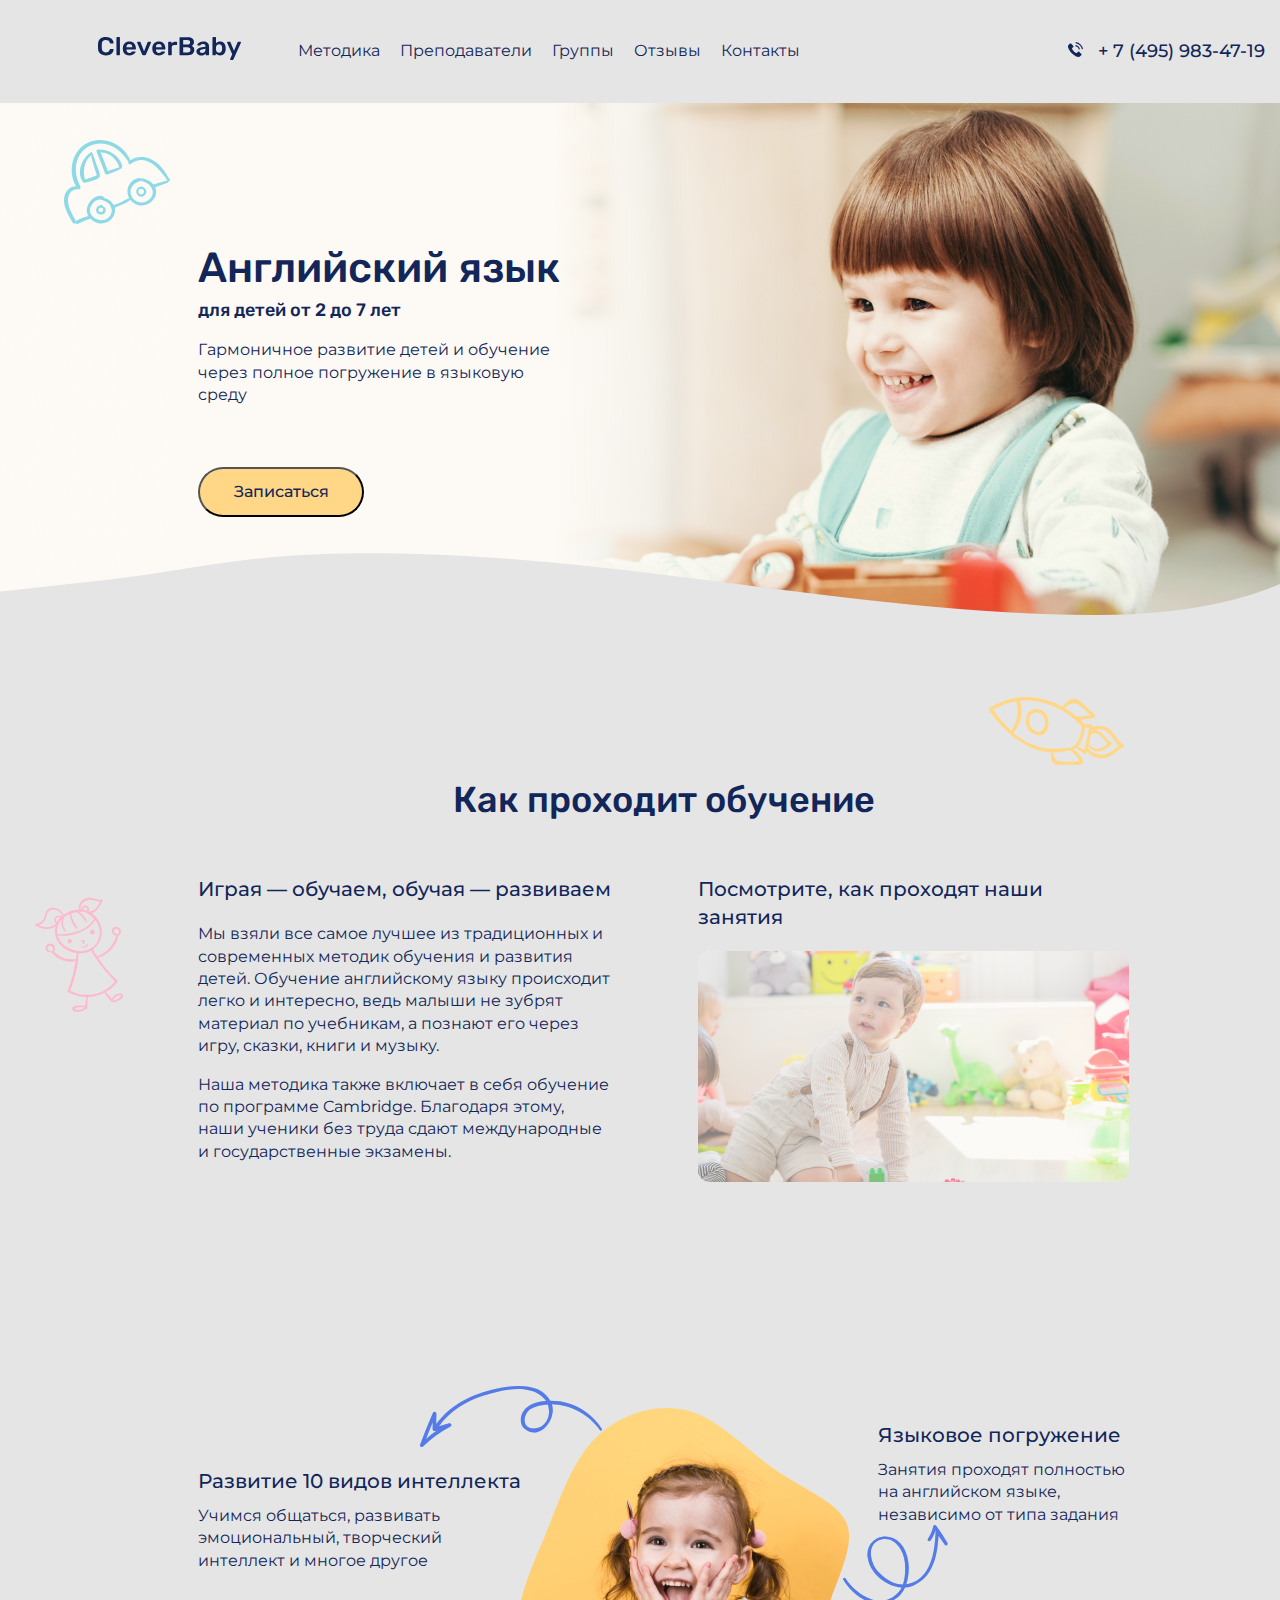
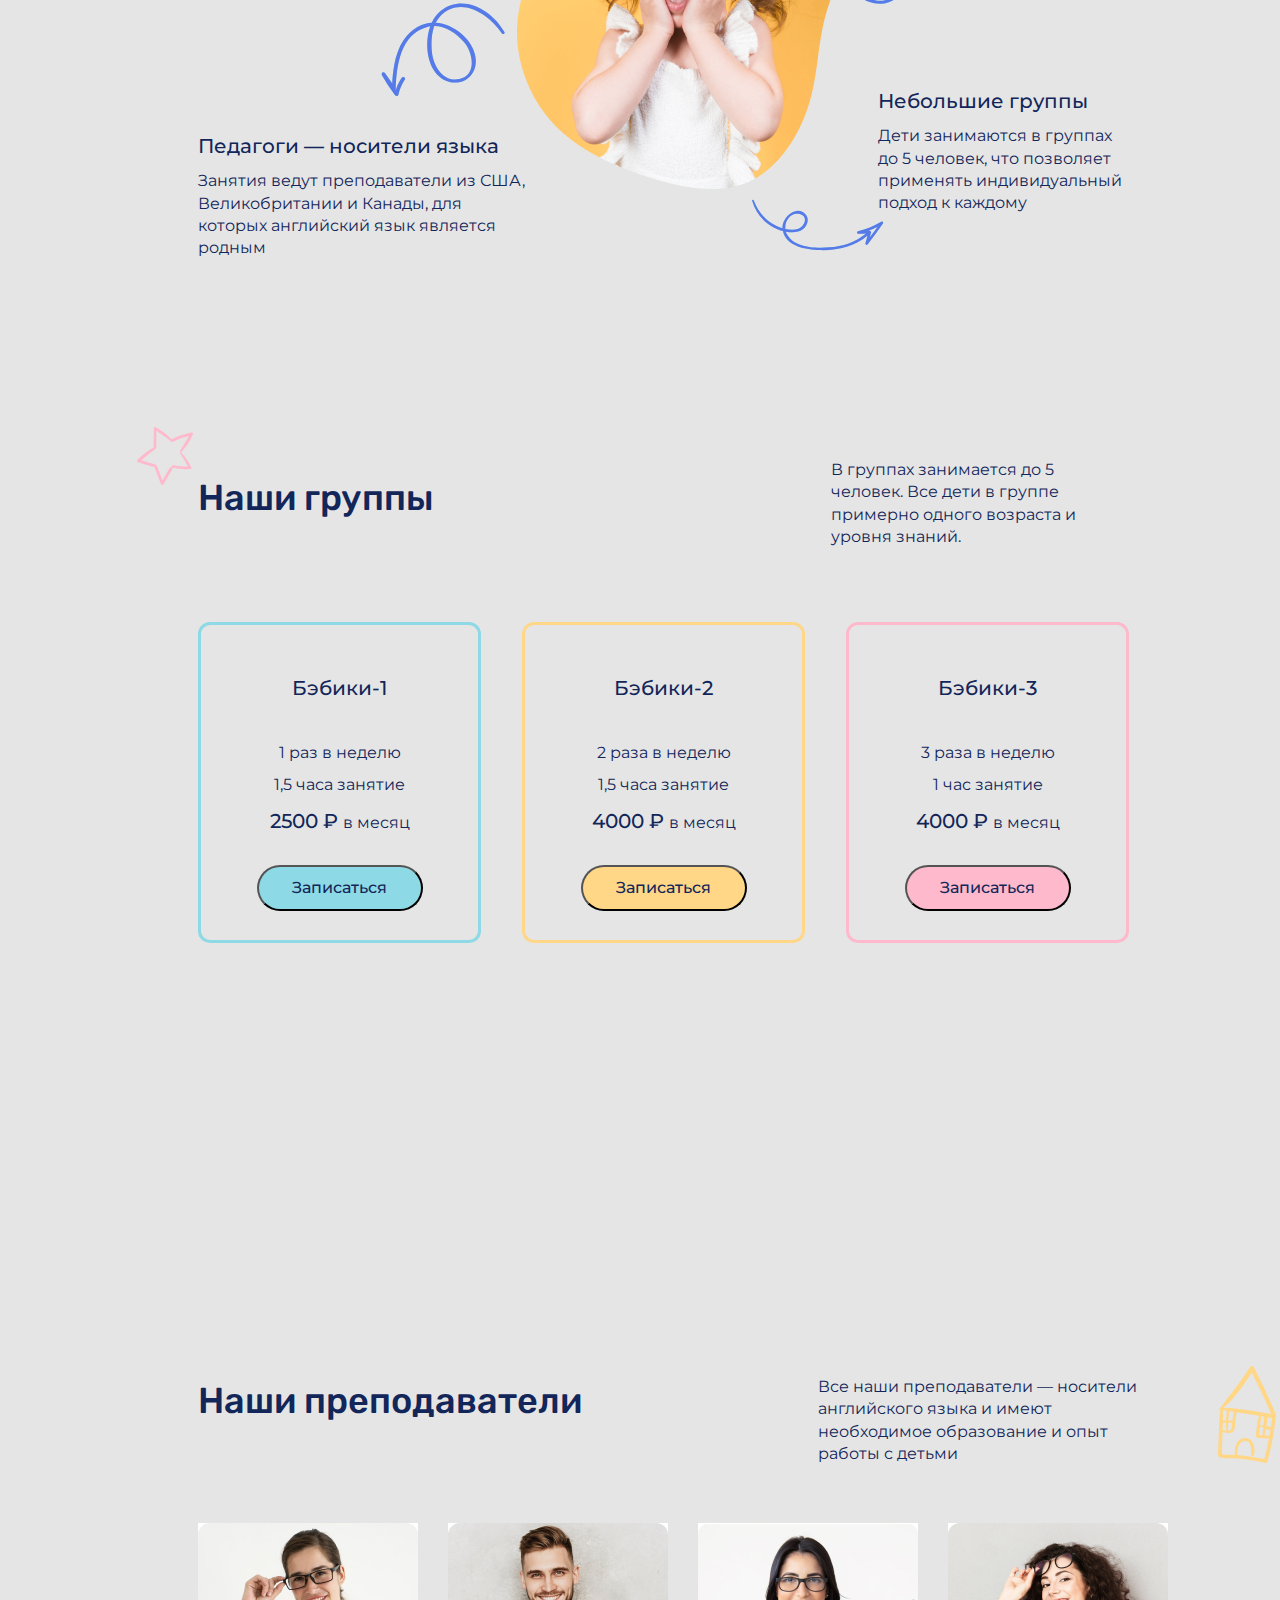
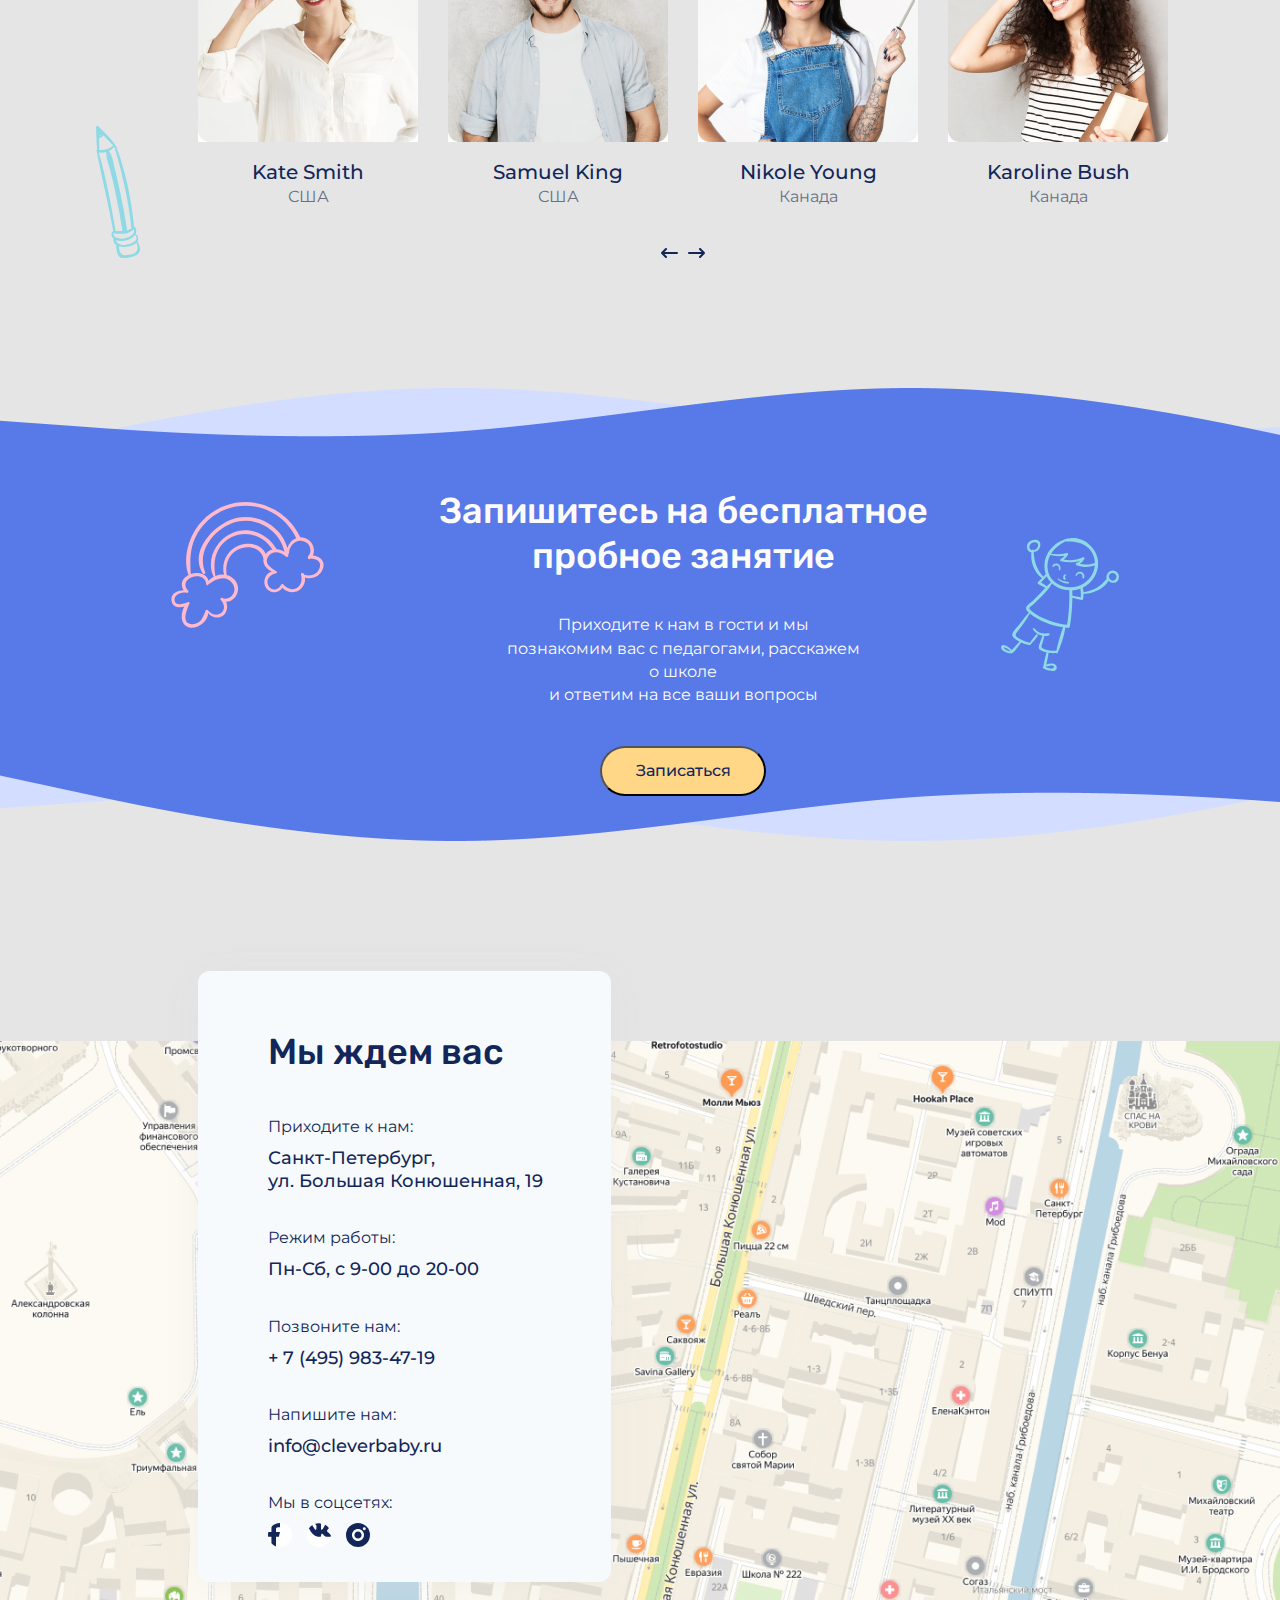
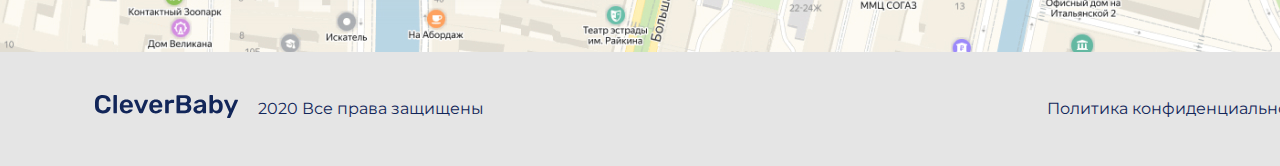
==== commit f8d37d04: "final decorate layout" ====
--- a/index-1.html
+++ b/index-1.html
@@ -181,8 +181,9 @@
     <p class="teachers-country">Канада</p>
   </li>
 </ul>
-<div class="arrow arrow-left">Назад</div>
-<div class="arrow arrow-right">Вперед</div> 
+<div class="slider-arrows">
+  <div class="slider-arrow-left visually-hidden">Назад</div>
+<div class="slider-arrow-right visually-hidden">Вперед</div></div>
       </section>
 
       <section class="banner">
--- a/style-1.css
+++ b/style-1.css
@@ -29,6 +29,9 @@
       background-color:#E5E5E5;
       
   }
+  main {
+      position: relative;
+  }
   .container {
       max-width: 1366px;
       margin: 0 auto;
@@ -36,6 +39,10 @@
   .container-small {
       width: 931px;
       margin: 0 237px 0 198px;
+  }
+  *::before, 
+  *::after {
+box-sizing: border-box;
   }
   .header {
     
@@ -51,8 +58,7 @@
     width: 143px;
     height: 23px;
     padding-left: 98px;
-    /* padding-top: 40px;
-    padding-bottom: 40px; */
+    
     margin-right: 57px;
     
   }
@@ -64,9 +70,7 @@
       padding-right: 268px;
   }
   .main-menu li{
-     
-      /* padding-top: 46px;
-padding-bottom: 45px; */
+      
       margin-right: 20px;
   }
   .main-menu li:last-child {
@@ -78,10 +82,8 @@
   }
   .header-contact {
      
-      /* width: 195px; */
       padding-right: 98px;
-      /* padding-top: 45px; */
-      /* padding-top: 45px; */
+     
       font-family: 'Montserrat';
 font-size: 18px;
 font-style: normal;
@@ -155,6 +157,22 @@
    margin-top: 45px;
  
 }
+.promo .container::before,
+.promo .container::after {
+  position: absolute;
+  content: "";
+}
+
+.promo .container::before {
+  width: 106px;
+  height: 84px;
+  background-image: url('img/decorate-car.svg');
+  background-size: cover;
+  left: 64px;
+top: 37px;
+ 
+  
+}
 
 
 .properties {
@@ -187,7 +205,32 @@
 font-weight: 500;
 font-size: 20px;
 line-height: 140%;
-
+}
+.properties::before,
+.properties::after {
+  position: absolute;
+  content: "";
+}
+
+.properties::before {
+  width: 105px;
+  height: 115px;
+  background-image: url('img/decorate-girl.svg');
+  background-size: contain;
+  background-repeat: no-repeat;
+  
+  top: 794px;
+  left: 35px;
+}
+
+.properties::after {
+  width: 135px;
+  height: 68px;
+  background-image: url('img/decorate-rocket.svg');
+  background-size: contain;
+  background-repeat: no-repeat;
+  top: 594px;
+  right: 156px;
 }
 .types {
     margin-top: 130px;
@@ -195,7 +238,7 @@
        height: 474px;
       
        display: flex;
-       /* border: 1px solid red; */
+      
 }
 .types-list {
     list-style: none;
@@ -271,24 +314,32 @@
     height: 126px;
     left: 640px;
     top:112px;
-    /* transform: rotate(-160deg); */
-
-}
+  }
 .arrow-right-2 {
     width: 144px;
     height: 50px;
     left: 544px;
     top: 416px;
-    
-    
+     
     transform: scale(1.6,1.6);
 
 }
 .groups {
     margin-top: 130px;
     height:803px;
-    /* border: 1px solid red; */
-}
+  
+}
+.groups::before {
+    position: absolute;
+    content: "";
+    width: 56px;
+    height: 58px;
+    top: 1924px;
+    left: 137px;
+    background-image: url('img/decorate-star.svg');
+    background-size: contain;
+    background-repeat: no-repeat;
+  }
 .groups-header {
     margin-top: 183px;
     display: flex;
@@ -391,7 +442,32 @@
     margin-top: 130px;
     margin-bottom: 130px;
     width: 970px;
-   
+   position: relative;
+}
+.teachers::before,
+.teachers::after {
+  position: absolute;
+  content: "";
+}
+
+.teachers::before {
+  width: 58px;
+  height: 97px;
+  top: -10px;
+    right: -108px;
+  background-image: url('img/decorate-house.svg');
+  background-size: contain;
+  background-repeat: no-repeat;
+}
+
+.teachers::after {
+  width: 44px;
+  height: 132px;
+  bottom: 0;
+    left: -102px;
+  background-image: url('img/decorate-pencil.svg');
+  background-size: contain;
+  background-repeat: no-repeat;
 }
 .teachers-header {
     
@@ -452,13 +528,32 @@
 .teachers-country {
     color: #677085;
     text-align: center;
-    
-  
 }
 .teachers-list-item p {
     margin: 0;
 }
-
+.slider-arrows {
+    padding-top: 50px;
+}
+.slider-arrows::before,
+.slider-arrows::after {
+position: absolute;
+content: " ";
+width: 17px;
+height: 10px;
+background-size: cover;
+background-repeat: no-repeat;
+}
+.slider-arrows::before {
+    background-image: url('img/icon-arrow-left.svg');
+    left: 463px;
+    bottom: 0;
+}
+.slider-arrows::after {
+    background-image: url('img/icon-arrow-right.svg');
+    right: 463px;
+    bottom: 0;
+}
 .banner{
    background:url('img/back\ banner\ 1.png') no-repeat;
    background-size: cover;
@@ -467,7 +562,30 @@
    text-align: center;
    color: #FEFCFA;
    margin-bottom: 130px;
-}
+   position: relative;
+}
+.banner .container::before,
+.banner .container::after {
+  position: absolute;
+  content: "";
+  background-repeat: no-repeat;
+  background-size: cover;
+}
+.banner .container::before {
+    width: 185px;
+    height: 160px;
+    top: 90px;
+    left: 145px;
+    background-image: url('img/decorate-rainbow.svg');
+  }
+  
+  .banner .container::after {
+    width: 118px;
+    height: 133px;
+    top: 150px;
+    right: 247px;
+    background-image: url('img/decorate-boy.svg');
+  }
 .banner-title {
     font-family: 'Rubik';
 font-style: normal;
